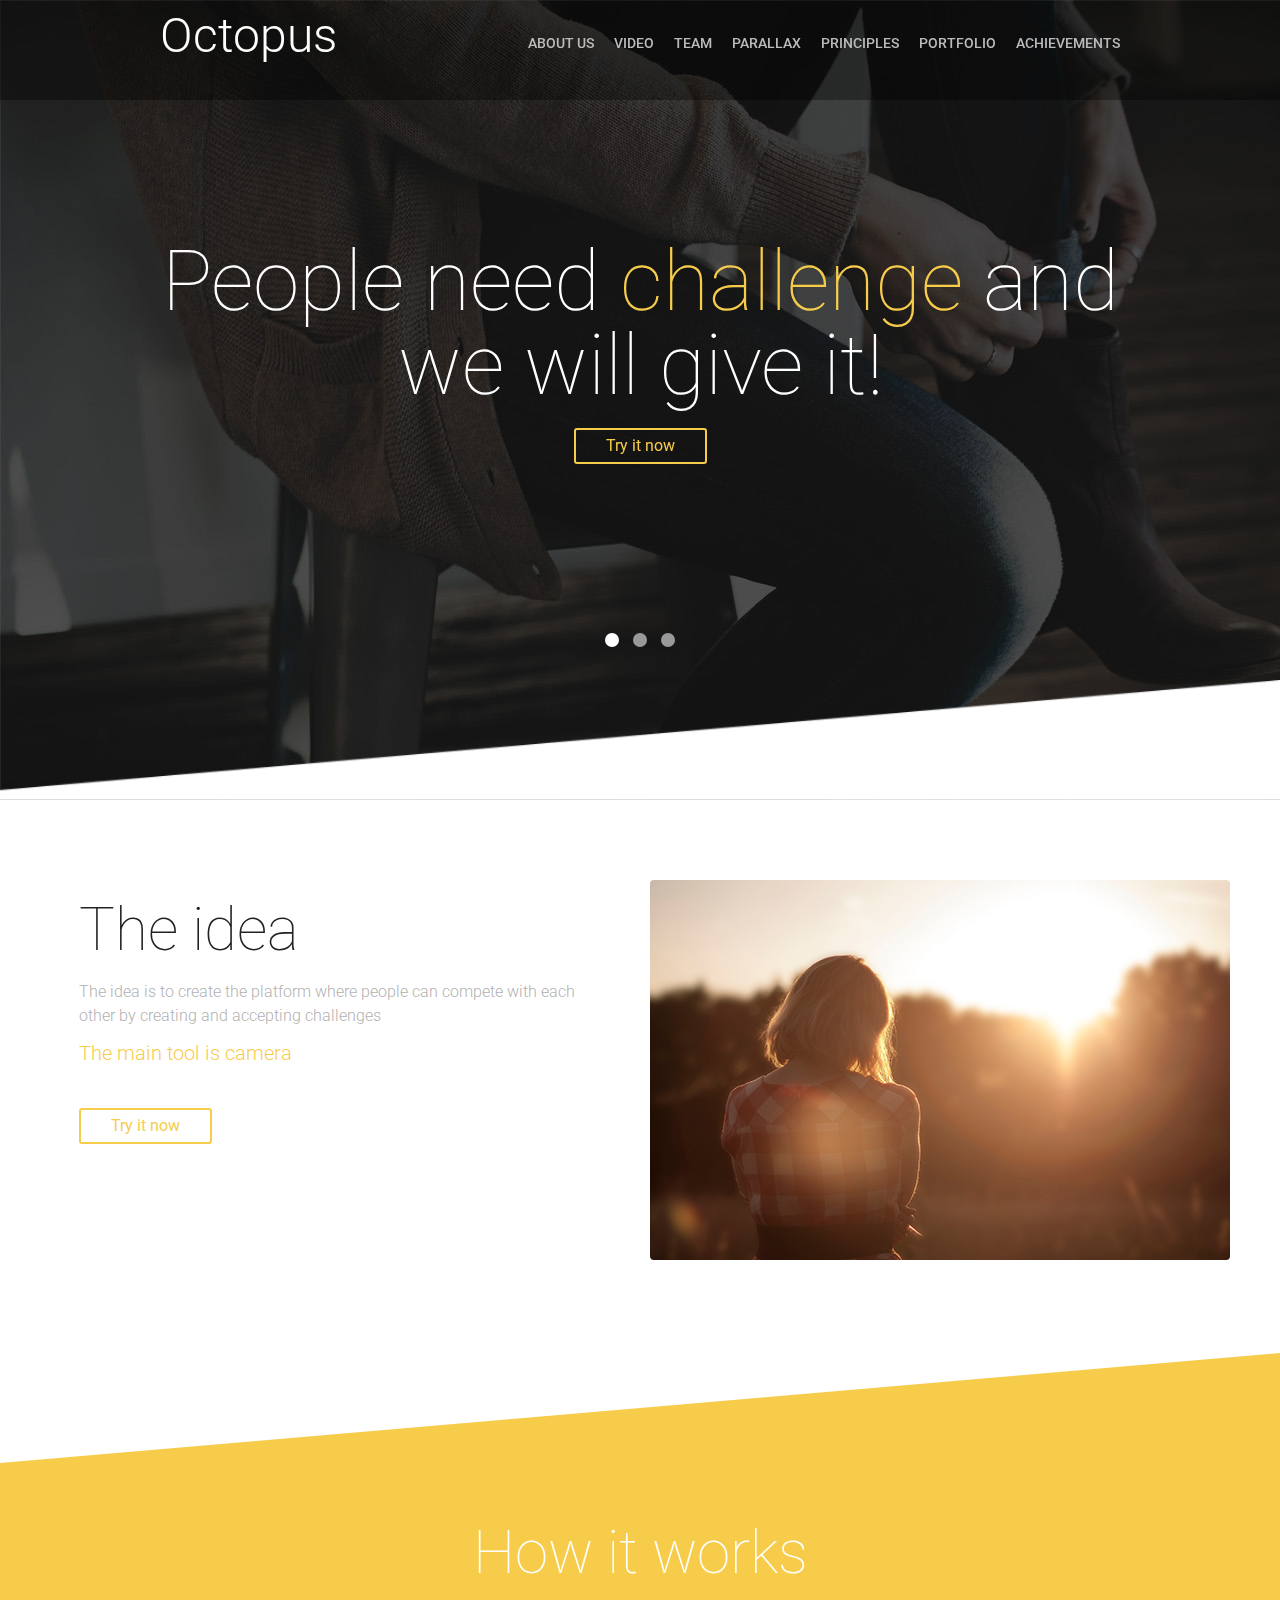
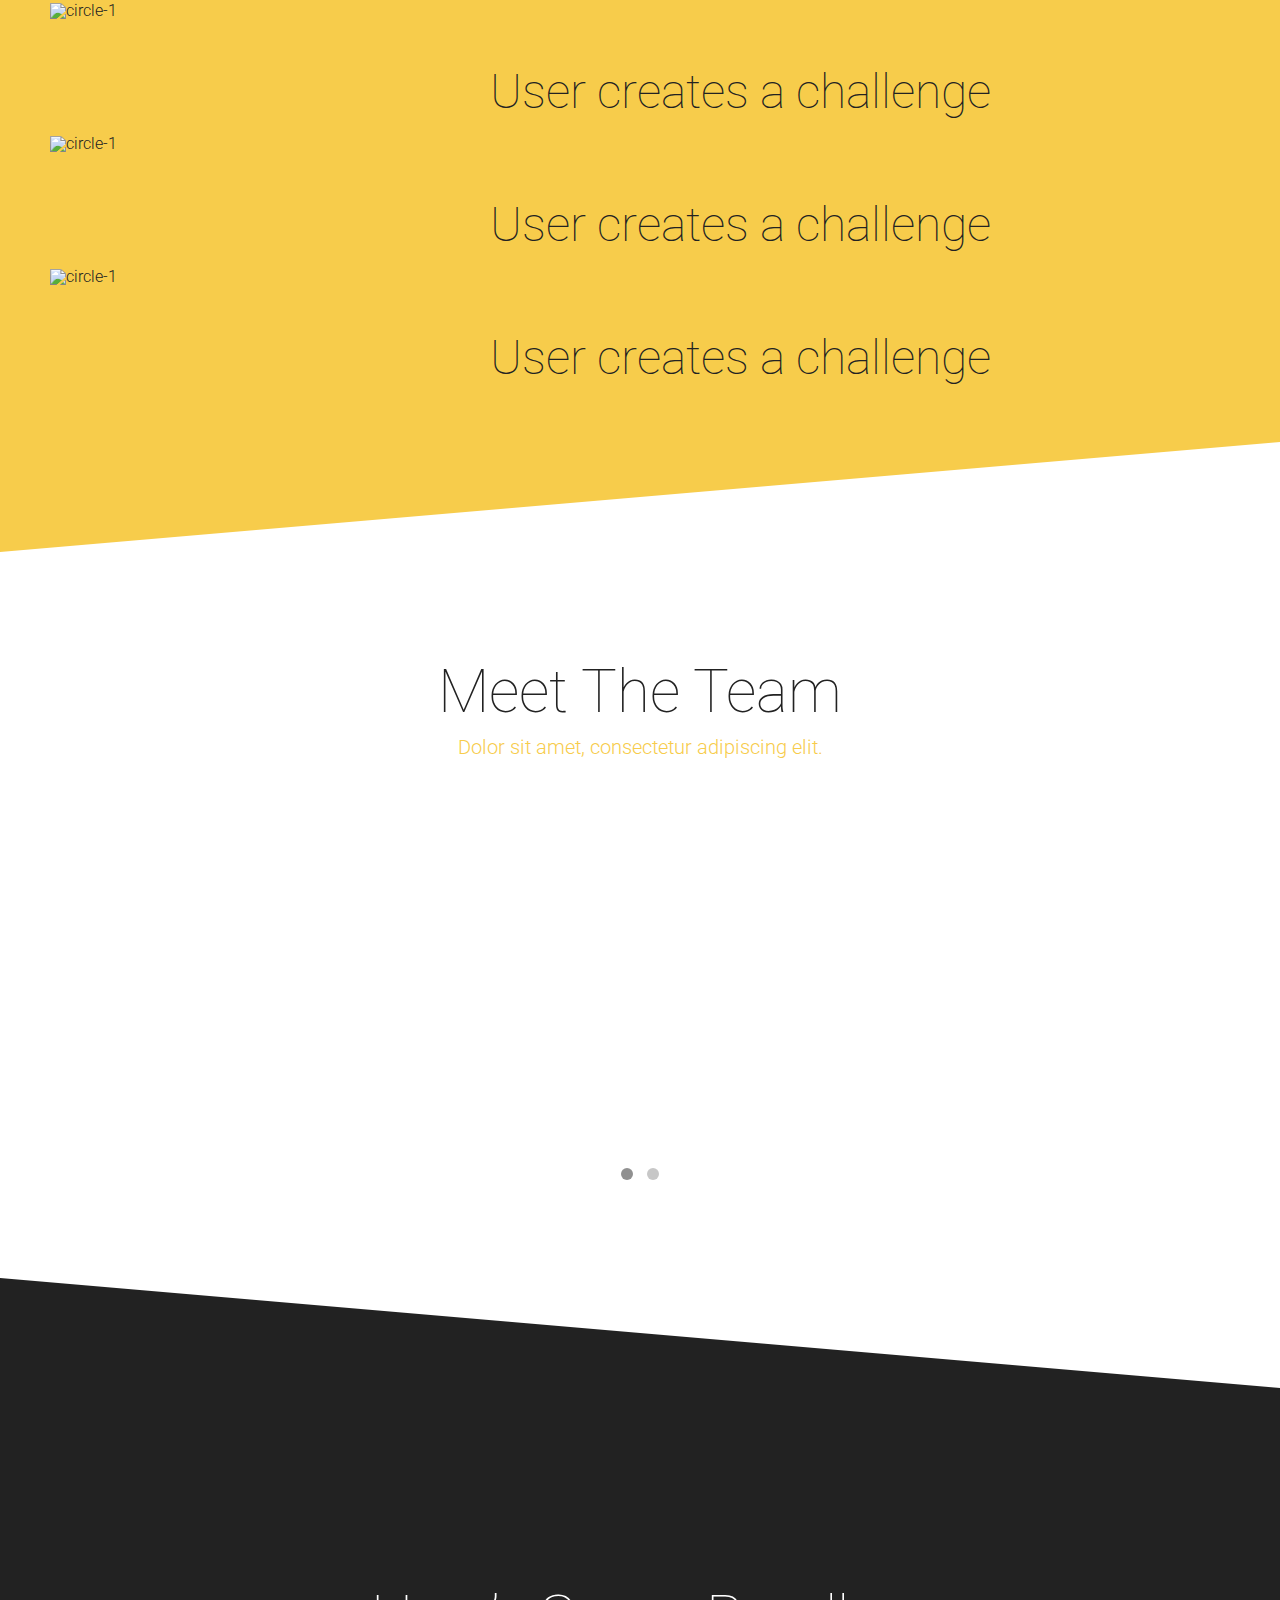
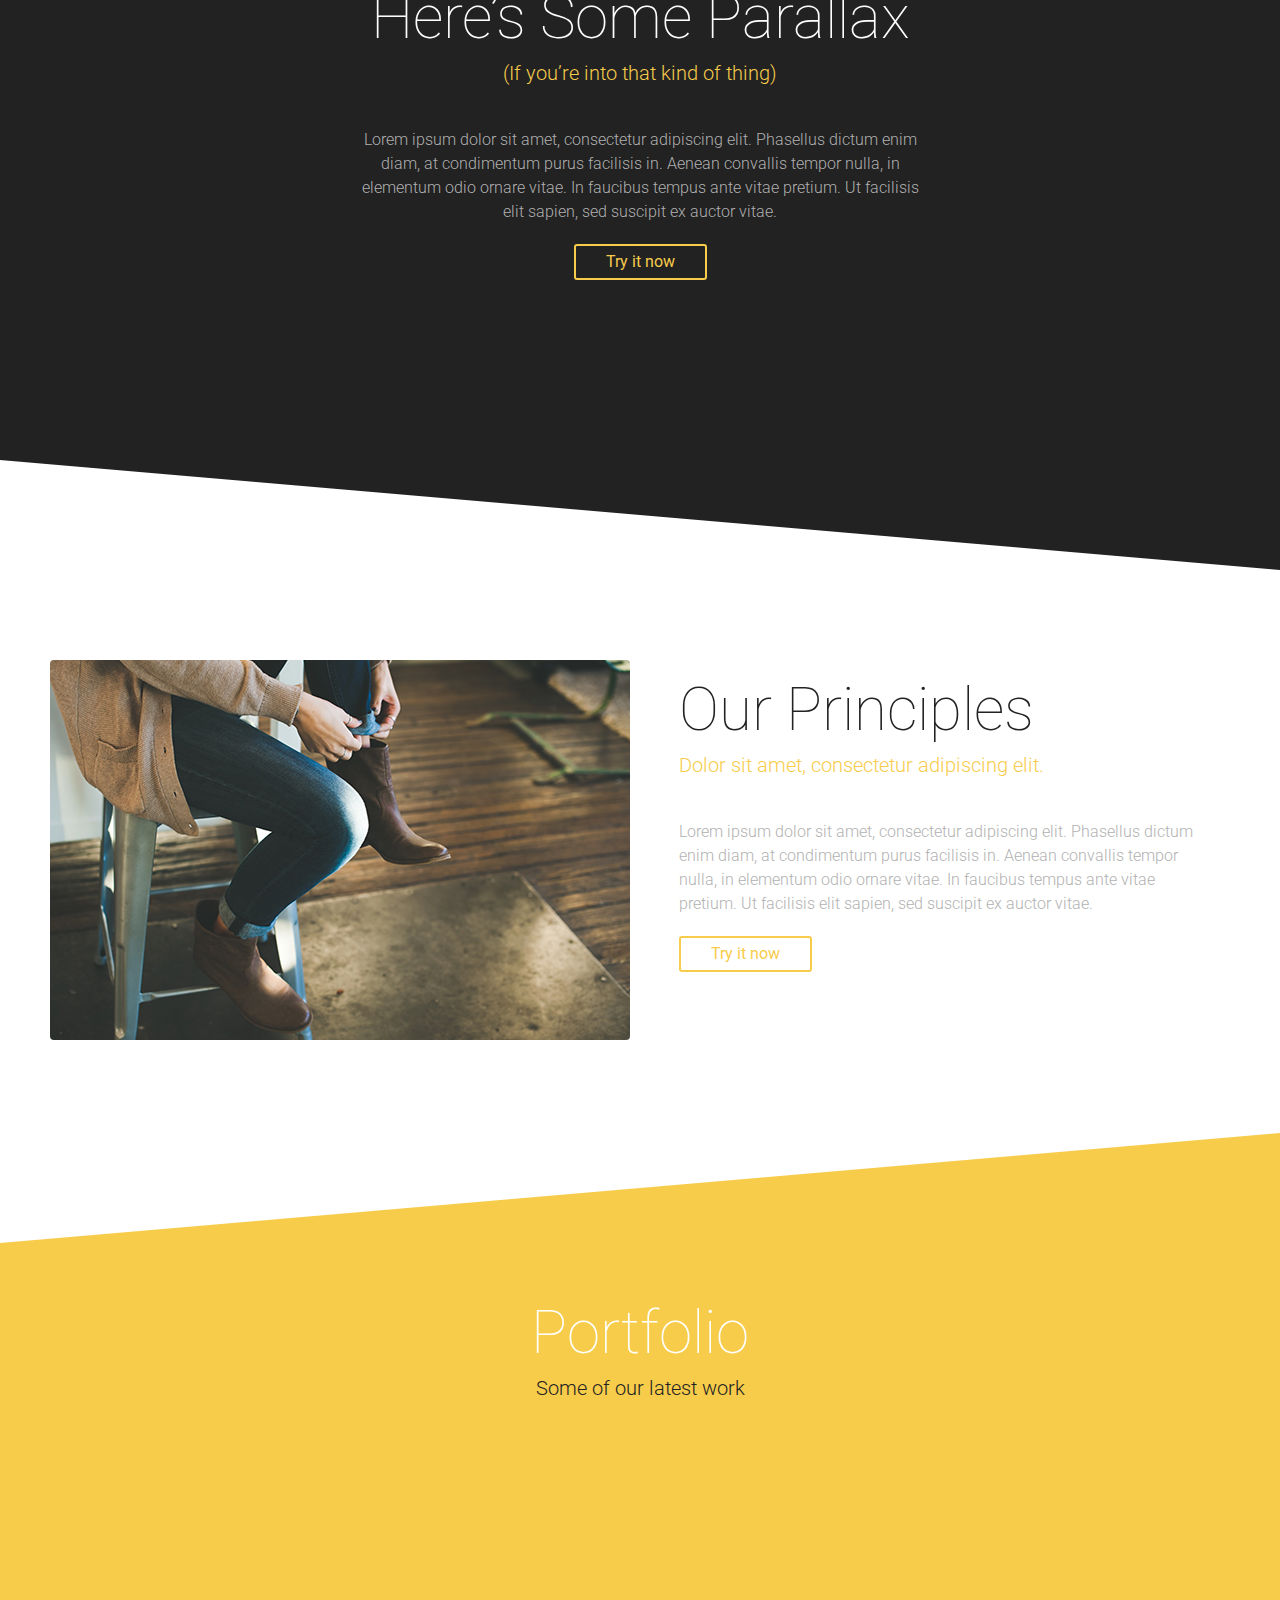
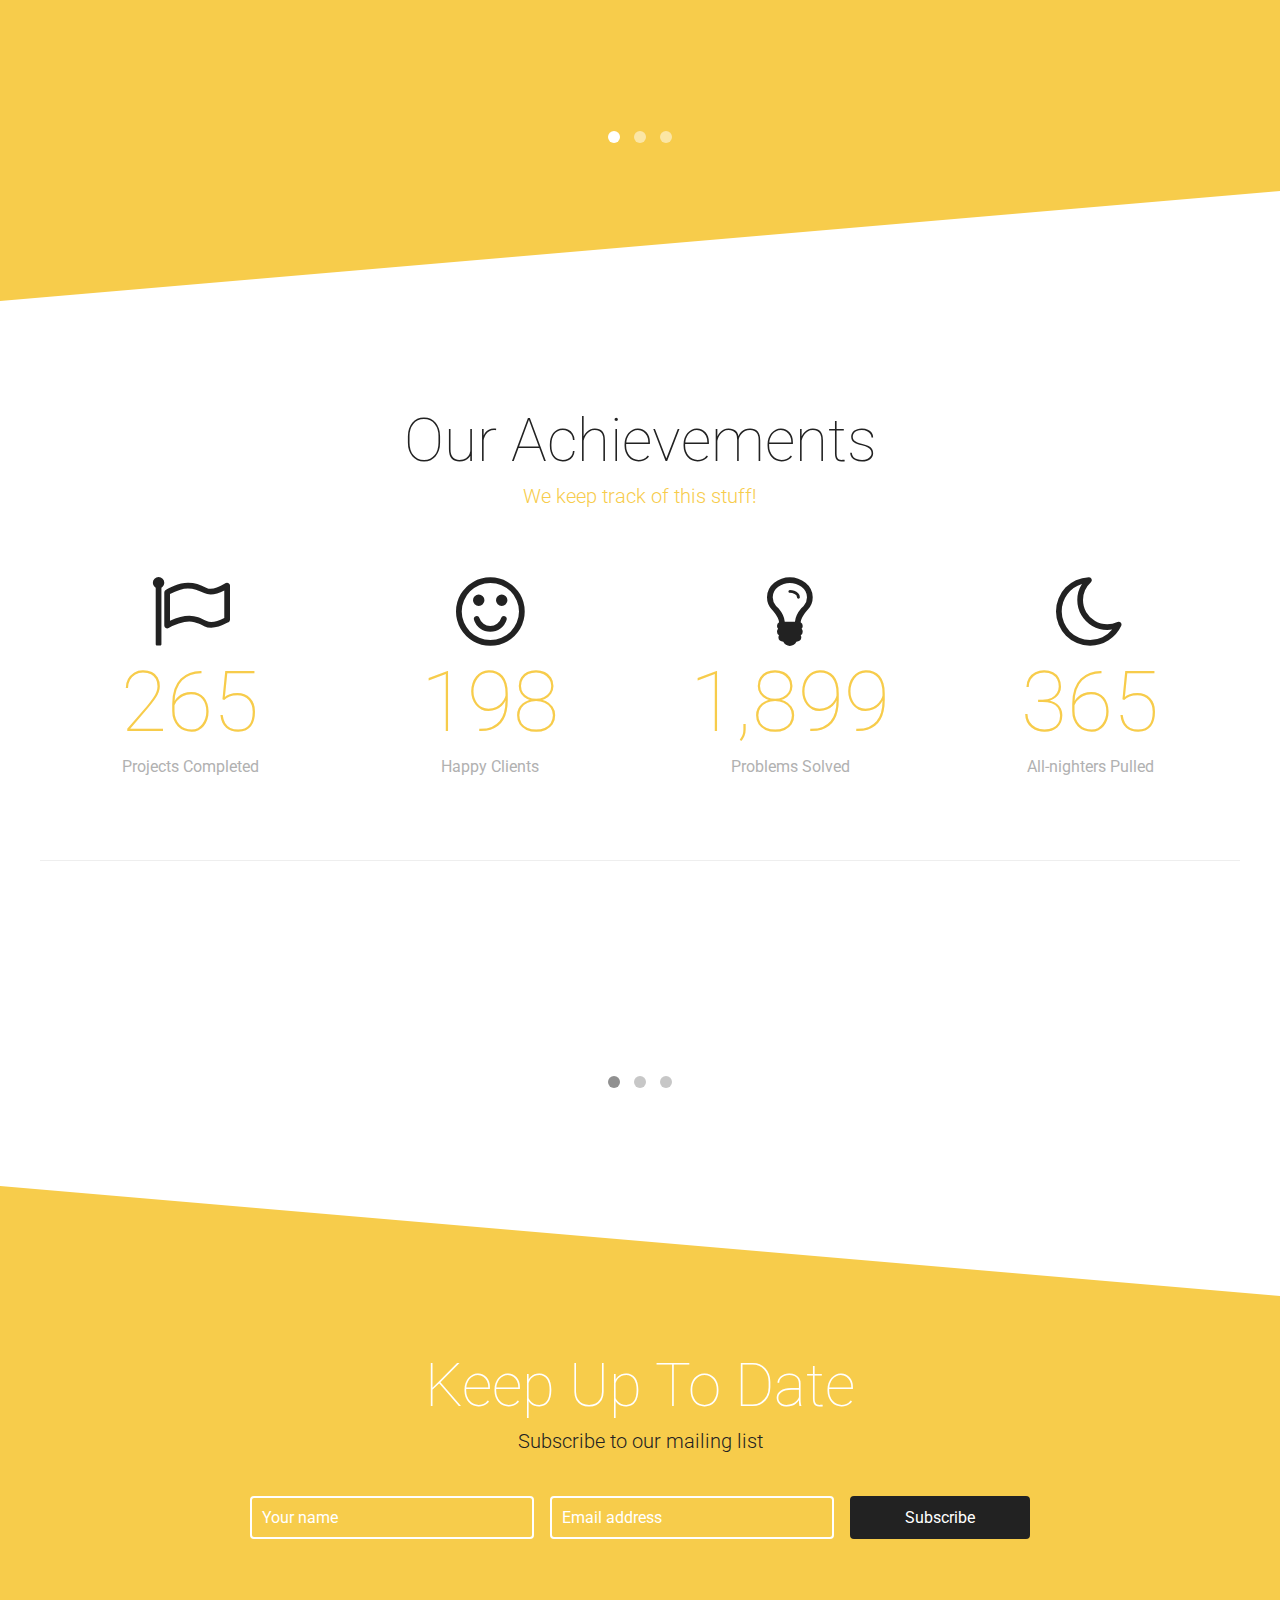
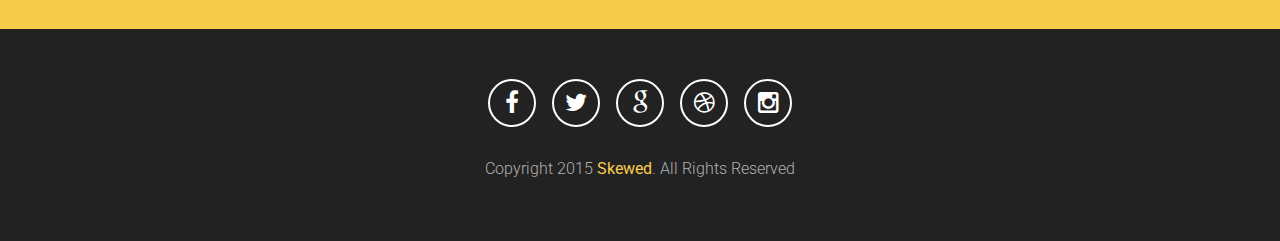
==== HTML/index.html @ e442b7bc "task 3 done" ====
<!DOCTYPE html>
<html lang="en">
<head>
	<meta charset="utf-8">
	<title>Skewed</title>
	<meta name="description" content="">
	<meta name="author" content="">
	<meta name="viewport" content="width=device-width, initial-scale=1">
	<link rel="icon" type="image/png" href="images/favicon.png">
	<link href='http://fonts.googleapis.com/css?family=Roboto:400,100,300,500,700' rel='stylesheet' type='text/css'>
	
	<!--CSS-->
	<link rel="stylesheet" href="css/rwdgrid.css">
	<link rel="stylesheet" href="css/skew.css">
	<link rel="stylesheet" href="css/font-awesome.css">
	<link rel="stylesheet" href="css/cbp-fwslider.css">
	<link rel="stylesheet" href="css/responsive-nav.css">
	<link rel="stylesheet" href="css/owl.carousel.css">
	<link rel="stylesheet" href="css/owl.theme.css">
	<link rel="stylesheet" href="css/owl.transitions.css">
	<link rel="stylesheet" href="css/animate.css">
	<link rel="stylesheet" href="css/prettyPhoto.css" />
	<link rel="stylesheet" href="css/style.css">
	<link rel="stylesheet" href="css/mediaqueries.css">
    <link rel="stylesheet" href="/css/personalization.css">
		
	<!--Javascript-->
	<script src="http://ajax.googleapis.com/ajax/libs/jquery/1.10.2/jquery.min.js"></script>
	<script src="js/modernizr.custom.js"></script>
	<script src="js/jquery.cbpFWSlider.js"></script>
	<script src="js/responsive-nav.js"></script>
	<script src="js/owl.carousel.js"></script>
	<script src="js/wow.js"></script><script> new WOW().init();</script>
	<script src="js/jquery.counterup.js"></script>
	<script src="js/jquery.waypoints.js"></script>
	<script src="js/jquery.prettyPhoto.js"></script>
	
	<!--[if lt IE 9]>
		<script src="http://html5shim.googlecode.com/svn/trunk/html5.js"></script>
	<![endif]-->
	<!--[if lt IE 9]>
		<script src="http://css3-mediaqueries-js.googlecode.com/svn/trunk/css3-mediaqueries.js"></script>
	<![endif]-->
	
</head>
<body>
	<div id="cbp-fwslider" class="cbp-fwslider skew-bottom-ccw">
	    <ul>
	        <li style="background: url(images/background-1.jpg);"></li>
	        <li style="background: url(images/background-2.jpg);"></li>
	        <li style="background: url(images/background-3.jpg);"></li>
	    </ul>
	</div>
	<script>
		$( function() {
			$( '#cbp-fwslider' ).cbpFWSlider({
				// default transition speed (ms)
				speed : 1000,
				// default transition easing
				easing : 'ease'
			});
		} );
	</script>	
	<header class="header">
		<div class="top-bar">
			<div class="container">
				<div class="site-title">
					<a href="#" id="logo-name">Octopus</a>
				</div>
				<nav class="nav-collapse">
					<ul class="top-nav">
						<li><a href="#about-us">About Us</a></li>
						<li><a href="#video">Video</a></li>
						<li><a href="#team">Team</a></li>
						<li><a href="#parallax">Parallax</a></li>
						<li><a href="#principles">Principles</a></li>
						<li><a href="#portfolio">Portfolio</a></li>
						<li><a href="#achievements">Achievements</a></li>
					</ul>
				</nav>
				<script>
				  var navigation = responsiveNav(".nav-collapse");
				</script>
			</div>
		</div>
	</header>
	
	<div class="container header-inner">
		<h1 class="headline">People need <span>challenge</span> and we will give it!</h1>
		<p></p>
		<a href="#" class="button col-md-4">Try it now</a>
	</div>	
	
	<a name="about-us"></a>
	<section >
		<div class="container-12">
			<div class="grid-6">
				<div class="text-block-left">
					<h2>The idea</h2>
					<p> The idea is to create the platform where people can compete with each other by creating and accepting challenges</p>
				    <p class="subheading">The main tool is camera</p>
					<a href="#" class="button">Try it now</a>
				</div>
			</div>
			<div class="grid-6">
				<img class="responsive-img round-corners" src="images/image-3.jpg" alt="" />
			</div>
			<div class="clear"></div>
		</div>
	</section>
	
	<a name="video"></a>
	<section class="alt-background skew-top-ccw skew-bottom-ccw">
		<h2><div class="text-block-center">How it works</div></h2>
		<div class="container-12">
			<div class="grid-2">
				<img class="responsive-img" src="images/circle1.png" alt="circle-1"/>
			</div>
			<div class="grid-10">
				<h3>
					<div style="margin-top: 65px;" class="text-block-center">User creates a challenge</div></h3>
			</div>
			<div class="clear"></div>
		</div>
		<div class="container-12">
			<div class="grid-2">
				<img class="responsive-img" src="images/circle2.png" alt="circle-1"/>
			</div>
			<div class="grid-10">
				<h3>
					<div style="margin-top: 65px;" class="text-block-center">User creates a challenge</div></h3>
			</div>
			<div class="clear"></div>
		</div>
		<div class="container-12">
			<div class="grid-2">
				<img class="responsive-img" src="images/circle3.png" alt="circle-1"/>
			</div>
			<div class="grid-10">
				<h3>
					<div style="margin-top: 65px;" class="text-block-center">User creates a challenge</div></h3>
			</div>
			<div class="clear"></div>
		</div>
		<div class="clear"></div>
	</section>
	
	<a name="team"></a>
	<section>
		<div class="container-12">
			<div class="text-block-center">
				<h2>Meet The Team</h2>
				<p class="subheading">Dolor sit amet, consectetur adipiscing elit.</p>
			</div>
		</div>
		<div id="owl-team">
			<div class="team-member animated flipInX wow" data-wow-delay="500ms">
				<div class="team-photo" >
					<img src="images/team-1.jpg" alt="" />
				</div>
				<h4>Jonathan Smith</h4>
				<p class="job-role">Designer</p>
			</div>
			<div class="team-member animated flipInY wow" data-wow-delay="500ms">
				<div class="team-photo">
					<img src="images/team-2.jpg" alt="" />
				</div>
				<h4>Jane Donovan</h4>
				<p class="job-role">UI Developer</p>
			</div>
			<div class="team-member animated flipInX wow" data-wow-delay="500ms">
				<div class="team-photo">
					<img src="images/team-3.jpg" alt="" />
				</div>
				<h4>Sam Davidson</h4>
				<p class="job-role">Programmmer</p>
			</div>
			<div class="team-member animated flipInY wow" data-wow-delay="500ms">
				<div class="team-photo">
					<img src="images/team-4.jpg" alt="" />
				</div>
				<h4>Kelly Johnson</h4>
				<p class="job-role">UX Developer</p>
			</div>
			<div class="team-member animated flipInX wow" data-wow-delay="500ms">
				<div class="team-photo" >
					<img src="images/team-1.jpg" alt="" />
				</div>
				<h4>Jonathan Smith</h4>
				<p class="job-role">Designer</p>
			</div>
			<div class="team-member animated flipInY wow" data-wow-delay="500ms">
				<div class="team-photo">
					<img src="images/team-2.jpg" alt="" />
				</div>
				<h4>Jane Donovan</h4>
				<p class="job-role">UI Developer</p>
			</div>
		</div>
		<script>
			$(document).ready(function() {
			  $("#owl-team").owlCarousel({
			  	items: 4
			  	});
			});
		</script>
		<div class="clear"></div>
	</section>
	
	<a name="parallax"></a>
	<section class="module parallax parallax-3 skew-top-cw skew-bottom-cw" style="padding: 300px 0;">
		<div class="container-12">
			<div class="text-block-center">
				<h2>Here’s Some Parallax</h2>
				<p class="subheading">(If you’re into that kind of thing)</p>
				<p>Lorem ipsum dolor sit amet, consectetur adipiscing elit. Phasellus dictum enim diam, at condimentum purus facilisis in. Aenean convallis tempor nulla, in elementum odio ornare vitae. In faucibus tempus ante vitae pretium. Ut facilisis elit sapien, sed suscipit ex auctor vitae. </p>
				<a href="#" class="button">Try it now</a>
			</div>
			<div class="clear"></div>
		</div>
	</section>
	
	<a name="principles"></a>
	<section>
		<div class="container-12">
			<div class="grid-6">
				<img class="responsive-img round-corners" src="images/image-1.jpg" alt="" />
			</div>
			<div class="grid-6">
				<div class="text-block-right">
					<h2>Our Principles</h2>
					<p class="subheading">Dolor sit amet, consectetur adipiscing elit.</p>
					<p>Lorem ipsum dolor sit amet, consectetur adipiscing elit. Phasellus dictum enim diam, at condimentum purus facilisis in. Aenean convallis tempor nulla, in elementum odio ornare vitae. In faucibus tempus ante vitae pretium. Ut facilisis elit sapien, sed suscipit ex auctor vitae. </p>
					<a href="#" class="button">Try it now</a>
				</div>
			</div>
			<div class="clear"></div>
		</div>
	</section>
	
	<a name="portfolio"></a>
	<section class="alt-background skew-top-ccw skew-bottom-ccw">
		<div class="container-12">
			<script>
			$(document).ready(function(){
			    $("a[rel^='prettyPhoto']").prettyPhoto({
			        deeplinking: false,
			        social_tools: false
			    });
			  });
			  </script>
			  <div class="text-block-center">
				<h2>Portfolio</h2>
				<p class="subheading">Some of our latest work</p>
			</div>
			<div id="owl-portfolio">
				<div class="portfolio-item animated flipInX wow" data-wow-delay="500ms">
					<a href="images/project-1.jpg" rel="prettyPhoto"><img src="images/project-1.jpg" alt="" />
					<span class="zoom-icon fa fa-search"></span></a>
				</div>
				<div class="portfolio-item animated flipInX wow" data-wow-delay="500ms">
					<a href="images/project-2.jpg" rel="prettyPhoto"><img src="images/project-2.jpg" alt="" />
					<span class="zoom-icon fa fa-search"></span></a>
				</div>
				<div class="portfolio-item animated flipInX wow" data-wow-delay="500ms">
					<a href="images/project-3.jpg" rel="prettyPhoto"><img src="images/project-3.jpg" alt="" />
					<span class="zoom-icon fa fa-search"></span></a>
				</div>
				<div class="portfolio-item animated flipInX wow" data-wow-delay="500ms">
					<a href="images/project-4.jpg" rel="prettyPhoto"><img src="images/project-4.jpg" alt="" />
					<span class="zoom-icon fa fa-search"></span></a>
				</div>
				<div class="portfolio-item animated flipInX wow" data-wow-delay="500ms">
					<a href="images/project-5.jpg" rel="prettyPhoto"><img src="images/project-5.jpg" alt="" />
					<span class="zoom-icon fa fa-search"></span></a>
				</div>
				<div class="portfolio-item animated flipInX wow" data-wow-delay="500ms">
					<a href="images/project-6.jpg" rel="prettyPhoto"><img src="images/project-6.jpg" alt="" />
					<span class="zoom-icon fa fa-search"></span></a>
				</div>
				<div class="portfolio-item animated flipInX wow" data-wow-delay="500ms">
					<a href="images/project-7.jpg" rel="prettyPhoto"><img src="images/project-7.jpg" alt="" />
					<span class="zoom-icon fa fa-search"></span></a>
				</div>
				<div class="portfolio-item animated flipInX wow" data-wow-delay="500ms">
					<a href="images/project-8.jpg" rel="prettyPhoto"><img src="images/project-8.jpg" alt="" />
					<span class="zoom-icon fa fa-search"></span></a>
				</div>
				<div class="portfolio-item animated flipInX wow" data-wow-delay="500ms">
					<a href="images/project-9.jpg" rel="prettyPhoto"><img src="images/project-9.jpg" alt="" />
					<span class="zoom-icon fa fa-search"></span></a>
				</div>
				<div class="portfolio-item animated flipInX wow" data-wow-delay="500ms">
					<a href="images/project-10.jpg" rel="prettyPhoto"><img src="images/project-10.jpg" alt="" />
					<span class="zoom-icon fa fa-search"></span></a>
				</div>
				<div class="portfolio-item animated flipInX wow" data-wow-delay="500ms">
					<a href="images/project-11.jpg" rel="prettyPhoto"><img src="images/project-11.jpg" alt="" />
					<span class="zoom-icon fa fa-search"></span></a>
				</div>
				<div class="portfolio-item animated flipInX wow" data-wow-delay="500ms">
					<a href="images/project-12.jpg" rel="prettyPhoto"><img src="images/project-12.jpg" alt="" />
					<span class="zoom-icon fa fa-search"></span></a>
				</div>
			</div>
			<script>
				$(document).ready(function() {
				  $("#owl-portfolio").owlCarousel({
				  	items: 4
				  	});
				});
			</script>
			<div class="clear"></div>
		</div>
	</section>
	
	<a name="achievements"></a>
	<section>
		<div class="container-12">
			<div class="text-block-center">
				<h2>Our Achievements</h2>
				<p class="subheading">We keep track of this stuff!</p>
			</div>
			<div class="achievements">
				<div class="grid-3">
					<div class="achievement" data-wow-delay="500ms">
						<div class="fa fa-flag-o fa-5x" ></div>
						<h3 class="counter">265</h3>
						<p>Projects Completed</p>
					</div>
				</div>
				<div class="grid-3">
					<div class="achievement" data-wow-delay="500ms">
						<div class="fa fa-smile-o fa-5x" ></div>
						<h3 class="counter">198</h3>
						<p>Happy Clients</p>
					</div>
				</div>
				<div class="grid-3">
					<div class="achievement" data-wow-delay="500ms">
						<div class="fa fa-lightbulb-o fa-5x" ></div>
						<h3 class="counter">1,899</h3>
						<p>Problems Solved</p>
					</div>
				</div>
				<div class="grid-3">
					<div class="achievement" data-wow-delay="500ms">
						<div class="fa fa-moon-o fa-5x" ></div>
						<h3 class="counter">365</h3>
						<p>All-nighters Pulled</p>
					</div>
				</div>
			</div>
			<script>
			jQuery(document).ready(function( $ ) {
				$('.counter').counterUp({
					delay: 10, // the delay time in ms
					time: 1000 // the speed time in ms
				});
			});
			</script>
			<div class="clear"></div>
			
			<div class="hr"></div>
			
			<div id="owl-testimonials">
				<div class="quote animated flipInX wow" data-wow-delay="500ms">
					<blockquote>Lorem ipsum dolor sit amet, consectetur <span>adipiscing elit</span>. Fusce tristique finibus felis, eget molestie eros placerat vitae. Ut ut ipsum augue.</blockquote>
					<p>- Alfred Johnson, CEO Youtech</p>
				</div>
				<div class="quote animated flipInX wow" data-wow-delay="500ms">
					<blockquote>Lorem ipsum dolor sit amet, consectetur <span>adipiscing elit</span>. Fusce tristique finibus felis, eget molestie eros placerat vitae. Ut ut ipsum augue.</blockquote>
					<p>- Alfred Johnson, CEO Youtech</p>
				</div>
				<div class="quote animated flipInX wow" data-wow-delay="500ms">
					<blockquote>Lorem ipsum dolor sit amet, consectetur <span>adipiscing elit</span>. Fusce tristique finibus felis, eget molestie eros placerat vitae. Ut ut ipsum augue.</blockquote>
					<p>- Alfred Johnson, CEO Youtech</p>
				</div>
			</div>
			<script>
				$(document).ready(function() {
				  $("#owl-testimonials").owlCarousel({
				  	items: 1
				  	});
				});
			</script>
		</div>
	</section>
	
	<section class="alt-background skew-top-cw" style="padding-bottom: 80px;">
		<div class="container-12">
			<div class="text-block-center">
				<h2>Keep Up To Date</h2>
				<p class="subheading">Subscribe to our mailing list</p>
			</div>
			<form class="mailing-list">
				<div class="grid-2">
					&nbsp;
				</div>
				<div class="grid-3">
					<input type="text" name="" value="Your name" />
				</div>
				<div class="grid-3">
					<input type="text" name="" value="Email address" />
				</div>
				<div class="grid-2">
					<input type="button" name="" value="Subscribe" />
				</div>
				<div class="grid-2">
					&nbsp;
				</div>
				<div class="clear"></div>
			</form>
		</div>
	</section>
	
	<footer class="footer">
		<div class="container-12">
			<ul class="social">
				<li><a href="#" title="Facebook" class="fa fa-facebook"></a></li>
				<li><a href="#" title="Twitter" class="fa fa-twitter"></a></li>
				<li><a href="#" title="Google+" class="fa fa-google"></a></li>
				<li><a href="#" title="Dribbble" class="fa fa-dribbble"></a></li>
				<li><a href="#" title="Instagram" class="fa fa-instagram"></a></li>
				<div class="clear"></div>
			</ul>
			<p>Copyright 2015 <em>Skewed</em>. All Rights Reserved</p>
		</div>
	</footer>
		
</div>
</html>
---- HTML/css/rwdgrid.css ----
/*********************************************************************************************

Project : rwdgrid - responsive grid system for your next project
URI: http://rwdgrid.com/
Version: 1.0
Author: Vineeth G S 
Author URI: http://www.gsvineeth.com
Github URI: https://github.com/gsvineeth/rwdgrid/

**********************************************************************************************

1.  Normalize.css            
2.  Grid 1200px 
3.  Grid 960px
4.  Grid 720px
5.  Grid lt 720px/ Mobile 
6.  Responsive Image


**********************************************************************************************/


/********************************************************************************************* 
1. normalize.css v2.0.1 | MIT License | git.io/normalize
*********************************************************************************************/   

/* ==========================================================================
   HTML5 display definitions
   ========================================================================== */

/**
 * Correct `block` display not defined in IE 8/9.
 */

article,
aside,
details,
figcaption,
figure,
footer,
header,
hgroup,
nav,
section,
summary {
    display: block;
}

/**
 * Correct `inline-block` display not defined in IE 8/9.
 */

audio,
canvas,
video {
    display: inline-block;
}

/**
 * Prevent modern browsers from displaying `audio` without controls.
 * Remove excess height in iOS 5 devices.
 */

audio:not([controls]) {
    display: none;
    height: 0;
}

/**
 * Address styling not present in IE 8/9.
 */

[hidden] {
    display: none;
}

/* ==========================================================================
   Base
   ========================================================================== */

/**
 * 1. Set default font family to sans-serif.
 * 2. Prevent iOS text size adjust after orientation change, without disabling
 *    user zoom.
 */

html {
    font-family: sans-serif; /* 1 */
    -webkit-text-size-adjust: 100%; /* 2 */
    -ms-text-size-adjust: 100%; /* 2 */
}

/**
 * Remove default margin.
 */

body {
    margin: 0;
}

/* ==========================================================================
   Links
   ========================================================================== */

/**
 * Address `outline` inconsistency between Chrome and other browsers.
 */

a:focus {
    outline: thin dotted;
}

/**
 * Improve readability when focused and also mouse hovered in all browsers.
 */

a:active,
a:hover {
    outline: 0;
}

/* ==========================================================================
   Typography
   ========================================================================== */

/**
 * Address variable `h1` font size within `section` and `article` contexts in
 * Firefox 4+, Safari 5, and Chrome.
 */

h1 {
    font-size: 2em;
}

/**
 * Address styling not present in IE 8/9, Safari 5, and Chrome.
 */

abbr[title] {
    border-bottom: 1px dotted;
}

/**
 * Address style set to `bolder` in Firefox 4+, Safari 5, and Chrome.
 */

b,
strong {
    font-weight: bold;
}

/**
 * Address styling not present in Safari 5 and Chrome.
 */

dfn {
    font-style: italic;
}

/**
 * Address styling not present in IE 8/9.
 */

mark {
    background: #ff0;
    color: #000;
}

/**
 * Correct font family set oddly in Safari 5 and Chrome.
 */

code,
kbd,
pre,
samp {
    font-family: monospace, serif;
    font-size: 1em;
}

/**
 * Improve readability of pre-formatted text in all browsers.
 */

pre {
    white-space: pre;
    white-space: pre-wrap;
    word-wrap: break-word;
}

/**
 * Set consistent quote types.
 */

q {
    quotes: "\201C" "\201D" "\2018" "\2019";
}

/**
 * Address inconsistent and variable font size in all browsers.
 */

small {
    font-size: 80%;
}

/**
 * Prevent `sub` and `sup` affecting `line-height` in all browsers.
 */

sub,
sup {
    font-size: 75%;
    line-height: 0;
    position: relative;
    vertical-align: baseline;
}

sup {
    top: -0.5em;
}

sub {
    bottom: -0.25em;
}

/* ==========================================================================
   Embedded content
   ========================================================================== */

/**
 * Remove border when inside `a` element in IE 8/9.
 */

img {
    border: 0;
}

/**
 * Correct overflow displayed oddly in IE 9.
 */

svg:not(:root) {
    overflow: hidden;
}

/* ==========================================================================
   Figures
   ========================================================================== */

/**
 * Address margin not present in IE 8/9 and Safari 5.
 */

figure {
    margin: 0;
}

/* ==========================================================================
   Forms
   ========================================================================== */

/**
 * Define consistent border, margin, and padding.
 */

fieldset {
    border: 1px solid #c0c0c0;
    margin: 0 2px;
    padding: 0.35em 0.625em 0.75em;
}

/**
 * 1. Correct `color` not being inherited in IE 8/9.
 * 2. Remove padding so people aren't caught out if they zero out fieldsets.
 */

legend {
    border: 0; /* 1 */
    padding: 0; /* 2 */
}

/**
 * 1. Correct font family not being inherited in all browsers.
 * 2. Correct font size not being inherited in all browsers.
 * 3. Address margins set differently in Firefox 4+, Safari 5, and Chrome.
 */

button,
input,
select,
textarea {
    font-family: inherit; /* 1 */
    font-size: 100%; /* 2 */
    margin: 0; /* 3 */
}

/**
 * Address Firefox 4+ setting `line-height` on `input` using `!important` in
 * the UA stylesheet.
 */

button,
input {
    line-height: normal;
}

/**
 * 1. Avoid the WebKit bug in Android 4.0.* where (2) destroys native `audio`
 *    and `video` controls.
 * 2. Correct inability to style clickable `input` types in iOS.
 * 3. Improve usability and consistency of cursor style between image-type
 *    `input` and others.
 */

button,
html input[type="button"], /* 1 */
input[type="reset"],
input[type="submit"] {
    -webkit-appearance: button; /* 2 */
    cursor: pointer; /* 3 */
}

/**
 * Re-set default cursor for disabled elements.
 */

button[disabled],
html input[disabled] {
    cursor: default;
}

/**
 * 1. Address box sizing set to `content-box` in IE 8/9.
 * 2. Remove excess padding in IE 8/9.
 */

input[type="checkbox"],
input[type="radio"] {
    box-sizing: border-box; /* 1 */
    padding: 0; /* 2 */
}

/**
 * 1. Address `appearance` set to `searchfield` in Safari 5 and Chrome.
 * 2. Address `box-sizing` set to `border-box` in Safari 5 and Chrome
 *    (include `-moz` to future-proof).
 */

input[type="search"] {
    -webkit-appearance: textfield; /* 1 */
    -moz-box-sizing: content-box;
    -webkit-box-sizing: content-box; /* 2 */
    box-sizing: content-box;
}

/**
 * Remove inner padding and search cancel button in Safari 5 and Chrome
 * on OS X.
 */

input[type="search"]::-webkit-search-cancel-button,
input[type="search"]::-webkit-search-decoration {
    -webkit-appearance: none;
}

/**
 * Remove inner padding and border in Firefox 4+.
 */

button::-moz-focus-inner,
input::-moz-focus-inner {
    border: 0;
    padding: 0;
}

/**
 * 1. Remove default vertical scrollbar in IE 8/9.
 * 2. Improve readability and alignment in all browsers.
 */

textarea {
    overflow: auto; /* 1 */
    vertical-align: top; /* 2 */
}

/* ==========================================================================
   Tables
   ========================================================================== */

/**
 * Remove most spacing between table cells.
 */

table {
    border-collapse: collapse;
    border-spacing: 0;
}

/********************************************************************************************* 

2.  Grid 1200px

*********************************************************************************************/

.container-16, .container-12 {
	margin:0 auto;
	width: 1200px;
}
.grid-1, .grid-2, .grid-3, .grid-4, .grid-5, .grid-6, .grid-7, .grid-8, .grid-9, .grid-10, .grid-11, .grid-12, .grid-13, .grid-14, .grid-15, .grid-16 {
	display:inline;
	float: left;
	margin-left: 10px;
	margin-right: 10px;
}
.alpha {
	margin-left: 0;
}
.omega {
	margin-right: 0;
}
.beta {
	margin-left: 0;
	margin-right: 0;
}
.container-16 .grid-1 {
	width:55px;
}
.container-16 .grid-2 {
	width:130px;
}
.container-16 .grid-3 {
	width:205px;
}
.container-16 .grid-4 {
	width:280px;
}
.container-16 .grid-5 {
	width:355px;
}
.container-16 .grid-6 {
	width:430px;
}
.container-16 .grid-7 {
	width:505px;
}
.container-16 .grid-8 {
	width:580px;
}
.container-16 .grid-9 {
	width:655px;
}
.container-16 .grid-10 {
	width:730px;
}
.container-16 .grid-11 {
	width:805px;
}
.container-16 .grid-12 {
	width:880px;
}
.container-16 .grid-13 {
	width:955px;
}
.container-16 .grid-14 {
	width:1030px;
}
.container-16 .grid-15 {
	width:1105px;
}
.container-16 .grid-16 {
	width:1180px;
}
.container-12 .grid-1 {
	width:80px;
}
.container-12 .grid-2 {
	width:180px;
}
.container-12 .grid-3 {
	width:280px;
}
.container-12 .grid-4 {
	width:380px;
}
.container-12 .grid-5 {
	width:480px;
}
.container-12 .grid-6 {
	width:580px;
}
.container-12 .grid-7 {
	width:680px;
}
.container-12 .grid-8 {
	width:780px;
}
.container-12 .grid-9 {
	width:880px;
}
.container-12 .grid-10 {
	width:980px;
}
.container-12 .grid-11 {
	width:1080px;
}
.container-12 .grid-12 {
	width:1180px;
}

/********************************************************************************************* 

3.  Grid 960px (mediaqueries)

*********************************************************************************************/

@media only screen and (min-width: 960px) and (max-width: 1199px) {
.container-16, .container-12 {
	width: 960px;
}
.container-16 .grid-1 {
	width:40px;
}
.container-16 .grid-2 {
	width:100px;
}
.container-16 .grid-3 {
	width:160px;
}
.container-16 .grid-4 {
	width:220px;
}
.container-16 .grid-5 {
	width:280px;
}
.container-16 .grid-6 {
	width:340px;
}
.container-16 .grid-7 {
	width:400px;
}
.container-16 .grid-8 {
	width:460px;
}
.container-16 .grid-9 {
	width:520px;
}
.container-16 .grid-10 {
	width:580px;
}
.container-16 .grid-11 {
	width:640px;
}
.container-16 .grid-12 {
	width:700px;
}
.container-16 .grid-13 {
	width:760px;
}
.container-16 .grid-14 {
	width:820px;
}
.container-16 .grid-15 {
	width:880px;
}
.container-16 .grid-16 {
	width:940px;
}
.container-12 .grid-1 {
	width:60px;
}
.container-12 .grid-2 {
	width:140px;
}
.container-12 .grid-3 {
	width:220px;
}
.container-12 .grid-4 {
	width:300px;
}
.container-12 .grid-5 {
	width:380px;
}
.container-12 .grid-6 {
	width:460px;
}
.container-12 .grid-7 {
	width:540px;
}
.container-12 .grid-8 {
	width:620px;
}
.container-12 .grid-9 {
	width:700px;
}
.container-12 .grid-10 {
	width:780px;
}
.container-12 .grid-11 {
	width:860px;
}
.container-12 .grid-12 {
	width:940px;
}
}
	
/********************************************************************************************* 

4.  Grid 720px (mediaqueries)

*********************************************************************************************/

@media only screen and (min-width: 720px) and (max-width: 959px) {
.container-16, .container-12 {
	width: 720px;
}
.container-16 .grid-1 {
	width:25px;
}
.container-16 .grid-2 {
	width:70px;
}
.container-16 .grid-3 {
	width:115px;
}
.container-16 .grid-4 {
	width:160px;
}
.container-16 .grid-5 {
	width:205px;
}
.container-16 .grid-6 {
	width:250px;
}
.container-16 .grid-7 {
	width:295px;
}
.container-16 .grid-8 {
	width:340px;
}
.container-16 .grid-9 {
	width:385px;
}
.container-16 .grid-10 {
	width:430px;
}
.container-16 .grid-11 {
	width:475px;
}
.container-16 .grid-12 {
	width:520px;
}
.container-16 .grid-13 {
	width:565px;
}
.container-16 .grid-14 {
	width:610px;
}
.container-16 .grid-15 {
	width:655px;
}
.container-16 .grid-16 {
	width:700px;
}
.container-12 .grid-1 {
	width:40px;
}
.container-12 .grid-2 {
	width:100px;
}
.container-12 .grid-3 {
	width:160px;
}
.container-12 .grid-4 {
	width:220px;
}
.container-12 .grid-5 {
	width:280px;
}
.container-12 .grid-6 {
	width:340px;
}
.container-12 .grid-7 {
	width:400px;
}
.container-12 .grid-8 {
	width:460px;
}
.container-12 .grid-9 {
	width:520px;
}
.container-12 .grid-10 {
	width:580px;
}
.container-12 .grid-11 {
	width:640px;
}
.container-12 .grid-12 {
	width:700px;
}
}
	

/********************************************************************************************* 

5.  Grid lt 720px / Mobile (mediaqueries)

*********************************************************************************************/
	
@media only screen and (max-width: 719px) {
.container-12, .container-16 {
	width: 90%;
}
.grid-1, .grid-2, .grid-3, .grid-4, .grid-5, .grid-6, .grid-7, .grid-8, .grid-9, .grid-10, .grid-11, .grid-12, .grid-13, .grid-14, .grid-15, .grid-16 {
	width:100%;
	margin-left: 0px;
	margin-right: 0px;
}
.alpha {
	margin-left: 0;
}
.omega {
	margin-right: 0;
}
.beta {
	margin-left: 0;
	margin-right: 0;
}
.container-16 .grid-1, .container-16 .grid-2, .container-16 .grid-3, .container-16 .grid-4, .container-16 .grid-5, .container-16 .grid-6, .container-16 .grid-7, .container-16 .grid-8, .container-16 .grid-9, .container-16 .grid-10, .container-16 .grid-11, .container-16 .grid-12, .container-16 .grid-13, .container-16 .grid-14, .container-16 .grid-15, .container-16 .grid-16, .container-12 .grid-1, .container-12 .grid-2, .container-12 .grid-3, .container-12 .grid-4, .container-12 .grid-5, .container-12 .grid-6, .container-12 .grid-7, .container-12 .grid-8, .container-12 .grid-9, .container-12 .grid-10, .container-12 .grid-11, .container-12 .grid-12 {
	width:100%;
}
}


/********************************************************************************************* 

6.  Responsive Image

*********************************************************************************************/


img.scale, img.responsive {
	max-width: 100%;
	height: auto;
}
---- HTML/css/skew.css ----
/*Skew Effect*/
.skew-top-cw, .skew-top-ccw, .skew-bottom-cw, .skew-bottom-ccw {
	position: relative;
	display: block;
}

.skew-top-cw, .skew-top-ccw {
	padding-top: 160px;
}

.skew-bottom-cw, .skew-bottom-ccw {
	padding-bottom: 160px;
}

.skew-top-cw:before {
	content: '';
	position: absolute;
	background: url(../images/skew-full-top-cw.png) bottom;
	background-size: 100% 100%;
	height: 120px;
	top: 0;
	width: 100%;
	display: block;
}

.skew-top-ccw:before {
	content: '';
	position: absolute;
	background: url(../images/skew-full-top-ccw.png) bottom;
	background-size: 100% 100%;
	height: 120px;
	top: 0;
	width: 100%;
	display: block;
}

.skew-bottom-cw:after {
	content: '';
	position: absolute;
	background: url(../images/skew-full-bottom-cw.png) bottom;
	background-size: 100% 100%;
	height: 120px;
	bottom: 0;
	width: 100%;
	display: block;
}

.skew-bottom-ccw:after {
	content: '';
	position: absolute;
	background: url(../images/skew-full-bottom-ccw.png) bottom;
	background-size: 100% 100%;
	height: 120px;
	bottom: 0;
	width: 100%;
	display: block;
}

@media only screen and (max-width: 720px) {
	.skew-top-cw:before {
		content: '';
		position: absolute;
		background: url(../images/skew-min-top-cw.png) bottom;
		height: 100px;
		top: 0;
		width: 100%;
		display: block;
	}
	
	.skew-top-ccw:before {
		content: '';
		position: absolute;
		background: url(../images/skew-min-top-ccw.png) bottom;
		height: 100px;
		top: 0;
		width: 100%;
		display: block;
	}
	
	.skew-bottom-cw:after {
		content: '';
		position: absolute;
		background: url(../images/skew-min-bottom-cw.png) bottom;
		height: 100px;
		bottom: 0;
		width: 100%;
		display: block;
	}
	
	.skew-bottom-ccw:after {
		content: '';
		position: absolute;
		background: url(../images/skew-min-bottom-ccw.png) bottom;
		height: 100px;
		bottom: 0;
		width: 100%;
		display: block;
	}
}
---- HTML/css/cbp-fwslider.css ----
.cbp-fwslider {
	position: relative;
	margin: 0 0 10px;
	overflow: hidden;
	padding: 40px 0 60px;
}

.cbp-fwslider ul {
	margin: 0;
	padding: 0;
	white-space: nowrap;
	list-style-type: none;
}

.cbp-fwslider ul li {
	-webkit-transform: translateZ(0);
	-moz-transform: translateZ(0);
	transform: translateZ(0);
	float: left;
	display: block;
	margin: 0;
	padding: 0;
}

.cbp-fwslider ul li > a,
.cbp-fwslider ul li > div {
	display: block;
	text-align: center;
	outline: none;
}

.cbp-fwslider ul li > a img {
	border: none;
	display: block;
	margin: 0 auto;
	max-width: 75%;
}

.cbp-fwslider nav span {
	position: absolute;
	top: 50%;
	width: 50px;
	height: 100px;
	background: #47a3da;
	color: #fff;
	font-size: 50px;
	text-align: center;
	margin-top: -50px;
	line-height: 100px;
	cursor: pointer;
	font-weight: normal;
}

.cbp-fwslider nav span:hover {
	background: #378fc3;
}

.cbp-fwslider nav span.cbp-fwnext {
	right: 0px;
}

.cbp-fwslider nav span.cbp-fwprev {
	left: 0px;
}

.cbp-fwdots {
	position: absolute;
	bottom: 0px;
	white-space: nowrap;
	text-align: center;
	width: 100%;
}

.cbp-fwdots span {
	display: inline-block;
	width: 18px;
	height: 18px;
	background: #ddd;
	margin: 4px;
	border-radius: 50%;
	cursor: pointer;
}

.cbp-fwdots span:hover {
	background: #999;
}

.cbp-fwdots span.cbp-fwcurrent {
	background: #47a3da;
	box-shadow: 0 0 0 2px #47a3da;
	-webkit-transition: box-shadow 0.2s ease-in-out;
	-moz-transition: box-shadow 0.2s ease-in-out;
	transition: box-shadow 0.2s ease-in-out;
}
---- HTML/css/responsive-nav.css ----
/*! responsive-nav.js 1.0.34 by @viljamis */

.nav-collapse ul {
  margin: 0;
  padding: 0;
  width: 100%;
  display: block;
  list-style: none;
}

.nav-collapse li {
  width: 100%;
  display: block;
}

.js .nav-collapse {
  clip: rect(0 0 0 0);
  max-height: 0;
  position: absolute;
  display: block;
  overflow: hidden;
  zoom: 1;
}

.nav-collapse.opened {
  max-height: 9999px;
}

.nav-toggle {
  -webkit-tap-highlight-color: rgba(0,0,0,0);
  -webkit-touch-callout: none;
  -webkit-user-select: none;
  -moz-user-select: none;
  -ms-user-select: none;
  -o-user-select: none;
  user-select: none;
}

/*@media screen and (min-width: 40em) {
  .js .nav-collapse {
    position: relative;
  }
  .js .nav-collapse.closed {
    max-height: none;
  }
  .nav-toggle {
    display: none;
  }
}*/
---- HTML/css/prettyPhoto.css ----
/* ------------------------------------------------------------------------
	This you can edit.
------------------------------------------------------------------------- */

	/* ----------------------------------
		Default Theme
	----------------------------------- */

	div.pp_default .pp_top,
	div.pp_default .pp_top .pp_middle,
	div.pp_default .pp_top .pp_left,
	div.pp_default .pp_top .pp_right,
	div.pp_default .pp_bottom,
	div.pp_default .pp_bottom .pp_left,
	div.pp_default .pp_bottom .pp_middle,
	div.pp_default .pp_bottom .pp_right { height: 13px; }
	
	div.pp_default .pp_top .pp_left { background: url(../images/prettyPhoto/default/sprite.png) -78px -93px no-repeat; } /* Top left corner */
	div.pp_default .pp_top .pp_middle { background: url(../images/prettyPhoto/default/sprite_x.png) top left repeat-x; } /* Top pattern/color */
	div.pp_default .pp_top .pp_right { background: url(../images/prettyPhoto/default/sprite.png) -112px -93px no-repeat; } /* Top right corner */
	
	div.pp_default .pp_content .ppt { color: #f8f8f8; }
	div.pp_default .pp_content_container .pp_left { background: url(../images/prettyPhoto/default/sprite_y.png) -7px 0 repeat-y; padding-left: 13px; }
	div.pp_default .pp_content_container .pp_right { background: url(../images/prettyPhoto/default/sprite_y.png) top right repeat-y; padding-right: 13px; }
	div.pp_default .pp_content { background-color: #fff; } /* Content background */
	div.pp_default .pp_next:hover { background: url(../images/prettyPhoto/default/sprite_next.png) center right  no-repeat; cursor: pointer; } /* Next button */
	div.pp_default .pp_previous:hover { background: url(../images/prettyPhoto/default/sprite_prev.png) center left no-repeat; cursor: pointer; } /* Previous button */
	div.pp_default .pp_expand { background: url(../images/prettyPhoto/default/sprite.png) 0 -29px no-repeat; cursor: pointer; width: 28px; height: 28px; } /* Expand button */
	div.pp_default .pp_expand:hover { background: url(../images/prettyPhoto/default/sprite.png) 0 -56px no-repeat; cursor: pointer; } /* Expand button hover */
	div.pp_default .pp_contract { background: url(../images/prettyPhoto/default/sprite.png) 0 -84px no-repeat; cursor: pointer; width: 28px; height: 28px; } /* Contract button */
	div.pp_default .pp_contract:hover { background: url(../images/prettyPhoto/default/sprite.png) 0 -113px no-repeat; cursor: pointer; } /* Contract button hover */
	div.pp_default .pp_close { width: 30px; height: 30px; background: url(../images/prettyPhoto/default/sprite.png) 2px 1px no-repeat; cursor: pointer; } /* Close button */
	div.pp_default #pp_full_res .pp_inline { color: #000; } 
	div.pp_default .pp_gallery ul li a { background: url(../images/prettyPhoto/default/default_thumb.png) center center #f8f8f8; border:1px solid #aaa; }
	div.pp_default .pp_gallery ul li a:hover,
	div.pp_default .pp_gallery ul li.selected a { border-color: #fff; }
	div.pp_default .pp_social { margin-top: 7px; }

	div.pp_default .pp_gallery a.pp_arrow_previous,
	div.pp_default .pp_gallery a.pp_arrow_next { position: static; left: auto; }
	div.pp_default .pp_nav .pp_play,
	div.pp_default .pp_nav .pp_pause { background: url(../images/prettyPhoto/default/sprite.png) -51px 1px no-repeat; height:30px; width:30px; }
	div.pp_default .pp_nav .pp_pause { background-position: -51px -29px; }
	div.pp_default .pp_details { position: relative; }
	div.pp_default a.pp_arrow_previous,
	div.pp_default a.pp_arrow_next { background: url(../images/prettyPhoto/default/sprite.png) -31px -3px no-repeat; height: 20px; margin: 4px 0 0 0; width: 20px; }
	div.pp_default a.pp_arrow_next { left: 52px; background-position: -82px -3px; } /* The next arrow in the bottom nav */
	div.pp_default .pp_content_container .pp_details { margin-top: 5px; }
	div.pp_default .pp_nav { clear: none; height: 30px; width: 110px; position: relative; }
	div.pp_default .pp_nav .currentTextHolder{ font-family: Georgia; font-style: italic; color:#999; font-size: 11px; left: 75px; line-height: 25px; margin: 0; padding: 0 0 0 10px; position: absolute; top: 2px; }
	
	div.pp_default .pp_close:hover, div.pp_default .pp_nav .pp_play:hover, div.pp_default .pp_nav .pp_pause:hover, div.pp_default .pp_arrow_next:hover, div.pp_default .pp_arrow_previous:hover { opacity:0.7; }

	div.pp_default .pp_description{ font-size: 11px; font-weight: bold; line-height: 14px; margin: 5px 50px 5px 0; }

	div.pp_default .pp_bottom .pp_left { background: url(../images/prettyPhoto/default/sprite.png) -78px -127px no-repeat; } /* Bottom left corner */
	div.pp_default .pp_bottom .pp_middle { background: url(../images/prettyPhoto/default/sprite_x.png) bottom left repeat-x; } /* Bottom pattern/color */
	div.pp_default .pp_bottom .pp_right { background: url(../images/prettyPhoto/default/sprite.png) -112px -127px no-repeat; } /* Bottom right corner */

	div.pp_default .pp_loaderIcon { background: url(../images/prettyPhoto/default/loader.gif) center center no-repeat; } /* Loader icon */

	
	/* ----------------------------------
		Light Rounded Theme
	----------------------------------- */


	div.light_rounded .pp_top .pp_left { background: url(../images/prettyPhoto/light_rounded/sprite.png) -88px -53px no-repeat; } /* Top left corner */
	div.light_rounded .pp_top .pp_middle { background: #fff; } /* Top pattern/color */
	div.light_rounded .pp_top .pp_right { background: url(../images/prettyPhoto/light_rounded/sprite.png) -110px -53px no-repeat; } /* Top right corner */
	
	div.light_rounded .pp_content .ppt { color: #000; }
	div.light_rounded .pp_content_container .pp_left,
	div.light_rounded .pp_content_container .pp_right { background: #fff; }
	div.light_rounded .pp_content { background-color: #fff; } /* Content background */
	div.light_rounded .pp_next:hover { background: url(../images/prettyPhoto/light_rounded/btnNext.png) center right  no-repeat; cursor: pointer; } /* Next button */
	div.light_rounded .pp_previous:hover { background: url(../images/prettyPhoto/light_rounded/btnPrevious.png) center left no-repeat; cursor: pointer; } /* Previous button */
	div.light_rounded .pp_expand { background: url(../images/prettyPhoto/light_rounded/sprite.png) -31px -26px no-repeat; cursor: pointer; } /* Expand button */
	div.light_rounded .pp_expand:hover { background: url(../images/prettyPhoto/light_rounded/sprite.png) -31px -47px no-repeat; cursor: pointer; } /* Expand button hover */
	div.light_rounded .pp_contract { background: url(../images/prettyPhoto/light_rounded/sprite.png) 0 -26px no-repeat; cursor: pointer; } /* Contract button */
	div.light_rounded .pp_contract:hover { background: url(../images/prettyPhoto/light_rounded/sprite.png) 0 -47px no-repeat; cursor: pointer; } /* Contract button hover */
	div.light_rounded .pp_close { width: 75px; height: 22px; background: url(../images/prettyPhoto/light_rounded/sprite.png) -1px -1px no-repeat; cursor: pointer; } /* Close button */
	div.light_rounded .pp_details { position: relative; }
	div.light_rounded .pp_description { margin-right: 85px; }
	div.light_rounded #pp_full_res .pp_inline { color: #000; } 
	div.light_rounded .pp_gallery a.pp_arrow_previous,
	div.light_rounded .pp_gallery a.pp_arrow_next { margin-top: 12px !important; }
	div.light_rounded .pp_nav .pp_play { background: url(../images/prettyPhoto/light_rounded/sprite.png) -1px -100px no-repeat; height: 15px; width: 14px; }
	div.light_rounded .pp_nav .pp_pause { background: url(../images/prettyPhoto/light_rounded/sprite.png) -24px -100px no-repeat; height: 15px; width: 14px; }

	div.light_rounded .pp_arrow_previous { background: url(../images/prettyPhoto/light_rounded/sprite.png) 0 -71px no-repeat; } /* The previous arrow in the bottom nav */
		div.light_rounded .pp_arrow_previous.disabled { background-position: 0 -87px; cursor: default; }
	div.light_rounded .pp_arrow_next { background: url(../images/prettyPhoto/light_rounded/sprite.png) -22px -71px no-repeat; } /* The next arrow in the bottom nav */
		div.light_rounded .pp_arrow_next.disabled { background-position: -22px -87px; cursor: default; }

	div.light_rounded .pp_bottom .pp_left { background: url(../images/prettyPhoto/light_rounded/sprite.png) -88px -80px no-repeat; } /* Bottom left corner */
	div.light_rounded .pp_bottom .pp_middle { background: #fff; } /* Bottom pattern/color */
	div.light_rounded .pp_bottom .pp_right { background: url(../images/prettyPhoto/light_rounded/sprite.png) -110px -80px no-repeat; } /* Bottom right corner */

	div.light_rounded .pp_loaderIcon { background: url(../images/prettyPhoto/light_rounded/loader.gif) center center no-repeat; } /* Loader icon */
	
	/* ----------------------------------
		Dark Rounded Theme
	----------------------------------- */
	
	div.dark_rounded .pp_top .pp_left { background: url(../images/prettyPhoto/dark_rounded/sprite.png) -88px -53px no-repeat; } /* Top left corner */
	div.dark_rounded .pp_top .pp_middle { background: url(../images/prettyPhoto/dark_rounded/contentPattern.png) top left repeat; } /* Top pattern/color */
	div.dark_rounded .pp_top .pp_right { background: url(../images/prettyPhoto/dark_rounded/sprite.png) -110px -53px no-repeat; } /* Top right corner */
	
	div.dark_rounded .pp_content_container .pp_left { background: url(../images/prettyPhoto/dark_rounded/contentPattern.png) top left repeat-y; } /* Left Content background */
	div.dark_rounded .pp_content_container .pp_right { background: url(../images/prettyPhoto/dark_rounded/contentPattern.png) top right repeat-y; } /* Right Content background */
	div.dark_rounded .pp_content { background: url(../images/prettyPhoto/dark_rounded/contentPattern.png) top left repeat; } /* Content background */
	div.dark_rounded .pp_next:hover { background: url(../images/prettyPhoto/dark_rounded/btnNext.png) center right  no-repeat; cursor: pointer; } /* Next button */
	div.dark_rounded .pp_previous:hover { background: url(../images/prettyPhoto/dark_rounded/btnPrevious.png) center left no-repeat; cursor: pointer; } /* Previous button */
	div.dark_rounded .pp_expand { background: url(../images/prettyPhoto/dark_rounded/sprite.png) -31px -26px no-repeat; cursor: pointer; } /* Expand button */
	div.dark_rounded .pp_expand:hover { background: url(../images/prettyPhoto/dark_rounded/sprite.png) -31px -47px no-repeat; cursor: pointer; } /* Expand button hover */
	div.dark_rounded .pp_contract { background: url(../images/prettyPhoto/dark_rounded/sprite.png) 0 -26px no-repeat; cursor: pointer; } /* Contract button */
	div.dark_rounded .pp_contract:hover { background: url(../images/prettyPhoto/dark_rounded/sprite.png) 0 -47px no-repeat; cursor: pointer; } /* Contract button hover */
	div.dark_rounded .pp_close { width: 75px; height: 22px; background: url(../images/prettyPhoto/dark_rounded/sprite.png) -1px -1px no-repeat; cursor: pointer; } /* Close button */
	div.dark_rounded .pp_details { position: relative; }
	div.dark_rounded .pp_description { margin-right: 85px; }
	div.dark_rounded .currentTextHolder { color: #c4c4c4; }
	div.dark_rounded .pp_description { color: #fff; }
	div.dark_rounded #pp_full_res .pp_inline { color: #fff; }
	div.dark_rounded .pp_gallery a.pp_arrow_previous,
	div.dark_rounded .pp_gallery a.pp_arrow_next { margin-top: 12px !important; }
	div.dark_rounded .pp_nav .pp_play { background: url(../images/prettyPhoto/dark_rounded/sprite.png) -1px -100px no-repeat; height: 15px; width: 14px; }
	div.dark_rounded .pp_nav .pp_pause { background: url(../images/prettyPhoto/dark_rounded/sprite.png) -24px -100px no-repeat; height: 15px; width: 14px; }

	div.dark_rounded .pp_arrow_previous { background: url(../images/prettyPhoto/dark_rounded/sprite.png) 0 -71px no-repeat; } /* The previous arrow in the bottom nav */
		div.dark_rounded .pp_arrow_previous.disabled { background-position: 0 -87px; cursor: default; }
	div.dark_rounded .pp_arrow_next { background: url(../images/prettyPhoto/dark_rounded/sprite.png) -22px -71px no-repeat; } /* The next arrow in the bottom nav */
		div.dark_rounded .pp_arrow_next.disabled { background-position: -22px -87px; cursor: default; }

	div.dark_rounded .pp_bottom .pp_left { background: url(../images/prettyPhoto/dark_rounded/sprite.png) -88px -80px no-repeat; } /* Bottom left corner */
	div.dark_rounded .pp_bottom .pp_middle { background: url(../images/prettyPhoto/dark_rounded/contentPattern.png) top left repeat; } /* Bottom pattern/color */
	div.dark_rounded .pp_bottom .pp_right { background: url(../images/prettyPhoto/dark_rounded/sprite.png) -110px -80px no-repeat; } /* Bottom right corner */

	div.dark_rounded .pp_loaderIcon { background: url(../images/prettyPhoto/dark_rounded/loader.gif) center center no-repeat; } /* Loader icon */
	
	
	/* ----------------------------------
		Dark Square Theme
	----------------------------------- */
	
	div.dark_square .pp_left ,
	div.dark_square .pp_middle,
	div.dark_square .pp_right,
	div.dark_square .pp_content { background: #000; }
	
	div.dark_square .currentTextHolder { color: #c4c4c4; }
	div.dark_square .pp_description { color: #fff; }
	div.dark_square .pp_loaderIcon { background: url(../images/prettyPhoto/dark_square/loader.gif) center center no-repeat; } /* Loader icon */
	
	div.dark_square .pp_expand { background: url(../images/prettyPhoto/dark_square/sprite.png) -31px -26px no-repeat; cursor: pointer; } /* Expand button */
	div.dark_square .pp_expand:hover { background: url(../images/prettyPhoto/dark_square/sprite.png) -31px -47px no-repeat; cursor: pointer; } /* Expand button hover */
	div.dark_square .pp_contract { background: url(../images/prettyPhoto/dark_square/sprite.png) 0 -26px no-repeat; cursor: pointer; } /* Contract button */
	div.dark_square .pp_contract:hover { background: url(../images/prettyPhoto/dark_square/sprite.png) 0 -47px no-repeat; cursor: pointer; } /* Contract button hover */
	div.dark_square .pp_close { width: 75px; height: 22px; background: url(../images/prettyPhoto/dark_square/sprite.png) -1px -1px no-repeat; cursor: pointer; } /* Close button */
	div.dark_square .pp_details { position: relative; }
	div.dark_square .pp_description { margin: 0 85px 0 0; }
	div.dark_square #pp_full_res .pp_inline { color: #fff; }
	div.dark_square .pp_gallery a.pp_arrow_previous,
	div.dark_square .pp_gallery a.pp_arrow_next { margin-top: 12px !important; }
	div.dark_square .pp_nav { clear: none; }
	div.dark_square .pp_nav .pp_play { background: url(../images/prettyPhoto/dark_square/sprite.png) -1px -100px no-repeat; height: 15px; width: 14px; }
	div.dark_square .pp_nav .pp_pause { background: url(../images/prettyPhoto/dark_square/sprite.png) -24px -100px no-repeat; height: 15px; width: 14px; }
	
	div.dark_square .pp_arrow_previous { background: url(../images/prettyPhoto/dark_square/sprite.png) 0 -71px no-repeat; } /* The previous arrow in the bottom nav */
		div.dark_square .pp_arrow_previous.disabled { background-position: 0 -87px; cursor: default; }
	div.dark_square .pp_arrow_next { background: url(../images/prettyPhoto/dark_square/sprite.png) -22px -71px no-repeat; } /* The next arrow in the bottom nav */
		div.dark_square .pp_arrow_next.disabled { background-position: -22px -87px; cursor: default; }
	
	div.dark_square .pp_next:hover { background: url(../images/prettyPhoto/dark_square/btnNext.png) center right  no-repeat; cursor: pointer; } /* Next button */
	div.dark_square .pp_previous:hover { background: url(../images/prettyPhoto/dark_square/btnPrevious.png) center left no-repeat; cursor: pointer; } /* Previous button */


	/* ----------------------------------
		Light Square Theme
	----------------------------------- */
	
	div.light_square .pp_left ,
	div.light_square .pp_middle,
	div.light_square .pp_right,
	div.light_square .pp_content { background: #fff; }
	
	div.light_square .pp_content .ppt { color: #000; }
	div.light_square .pp_expand { background: url(../images/prettyPhoto/light_square/sprite.png) -31px -26px no-repeat; cursor: pointer; } /* Expand button */
	div.light_square .pp_expand:hover { background: url(../images/prettyPhoto/light_square/sprite.png) -31px -47px no-repeat; cursor: pointer; } /* Expand button hover */
	div.light_square .pp_contract { background: url(../images/prettyPhoto/light_square/sprite.png) 0 -26px no-repeat; cursor: pointer; } /* Contract button */
	div.light_square .pp_contract:hover { background: url(../images/prettyPhoto/light_square/sprite.png) 0 -47px no-repeat; cursor: pointer; } /* Contract button hover */
	div.light_square .pp_close { width: 75px; height: 22px; background: url(../images/prettyPhoto/light_square/sprite.png) -1px -1px no-repeat; cursor: pointer; } /* Close button */
	div.light_square .pp_details { position: relative; }
	div.light_square .pp_description { margin-right: 85px; }
	div.light_square #pp_full_res .pp_inline { color: #000; }
	div.light_square .pp_gallery a.pp_arrow_previous,
	div.light_square .pp_gallery a.pp_arrow_next { margin-top: 12px !important; }
	div.light_square .pp_nav .pp_play { background: url(../images/prettyPhoto/light_square/sprite.png) -1px -100px no-repeat; height: 15px; width: 14px; }
	div.light_square .pp_nav .pp_pause { background: url(../images/prettyPhoto/light_square/sprite.png) -24px -100px no-repeat; height: 15px; width: 14px; }
	
	div.light_square .pp_arrow_previous { background: url(../images/prettyPhoto/light_square/sprite.png) 0 -71px no-repeat; } /* The previous arrow in the bottom nav */
		div.light_square .pp_arrow_previous.disabled { background-position: 0 -87px; cursor: default; }
	div.light_square .pp_arrow_next { background: url(../images/prettyPhoto/light_square/sprite.png) -22px -71px no-repeat; } /* The next arrow in the bottom nav */
		div.light_square .pp_arrow_next.disabled { background-position: -22px -87px; cursor: default; }
	
	div.light_square .pp_next:hover { background: url(../images/prettyPhoto/light_square/btnNext.png) center right  no-repeat; cursor: pointer; } /* Next button */
	div.light_square .pp_previous:hover { background: url(../images/prettyPhoto/light_square/btnPrevious.png) center left no-repeat; cursor: pointer; } /* Previous button */
	
	div.light_square .pp_loaderIcon { background: url(../images/prettyPhoto/light_rounded/loader.gif) center center no-repeat; } /* Loader icon */


	/* ----------------------------------
		Facebook style Theme
	----------------------------------- */
	
	div.facebook .pp_top .pp_left { background: url(../images/prettyPhoto/facebook/sprite.png) -88px -53px no-repeat; } /* Top left corner */
	div.facebook .pp_top .pp_middle { background: url(../images/prettyPhoto/facebook/contentPatternTop.png) top left repeat-x; } /* Top pattern/color */
	div.facebook .pp_top .pp_right { background: url(../images/prettyPhoto/facebook/sprite.png) -110px -53px no-repeat; } /* Top right corner */
	
	div.facebook .pp_content .ppt { color: #000; }
	div.facebook .pp_content_container .pp_left { background: url(../images/prettyPhoto/facebook/contentPatternLeft.png) top left repeat-y; } /* Content background */
	div.facebook .pp_content_container .pp_right { background: url(../images/prettyPhoto/facebook/contentPatternRight.png) top right repeat-y; } /* Content background */
	div.facebook .pp_content { background: #fff; } /* Content background */
	div.facebook .pp_expand { background: url(../images/prettyPhoto/facebook/sprite.png) -31px -26px no-repeat; cursor: pointer; } /* Expand button */
	div.facebook .pp_expand:hover { background: url(../images/prettyPhoto/facebook/sprite.png) -31px -47px no-repeat; cursor: pointer; } /* Expand button hover */
	div.facebook .pp_contract { background: url(../images/prettyPhoto/facebook/sprite.png) 0 -26px no-repeat; cursor: pointer; } /* Contract button */
	div.facebook .pp_contract:hover { background: url(../images/prettyPhoto/facebook/sprite.png) 0 -47px no-repeat; cursor: pointer; } /* Contract button hover */
	div.facebook .pp_close { width: 22px; height: 22px; background: url(../images/prettyPhoto/facebook/sprite.png) -1px -1px no-repeat; cursor: pointer; } /* Close button */
	div.facebook .pp_details { position: relative; }
	div.facebook .pp_description { margin: 0 37px 0 0; }
	div.facebook #pp_full_res .pp_inline { color: #000; } 
	div.facebook .pp_loaderIcon { background: url(../images/prettyPhoto/facebook/loader.gif) center center no-repeat; } /* Loader icon */
	
	div.facebook .pp_arrow_previous { background: url(../images/prettyPhoto/facebook/sprite.png) 0 -71px no-repeat; height: 22px; margin-top: 0; width: 22px; } /* The previous arrow in the bottom nav */
		div.facebook .pp_arrow_previous.disabled { background-position: 0 -96px; cursor: default; }
	div.facebook .pp_arrow_next { background: url(../images/prettyPhoto/facebook/sprite.png) -32px -71px no-repeat; height: 22px; margin-top: 0; width: 22px; } /* The next arrow in the bottom nav */
		div.facebook .pp_arrow_next.disabled { background-position: -32px -96px; cursor: default; }
	div.facebook .pp_nav { margin-top: 0; }
	div.facebook .pp_nav p { font-size: 15px; padding: 0 3px 0 4px; }
	div.facebook .pp_nav .pp_play { background: url(../images/prettyPhoto/facebook/sprite.png) -1px -123px no-repeat; height: 22px; width: 22px; }
	div.facebook .pp_nav .pp_pause { background: url(../images/prettyPhoto/facebook/sprite.png) -32px -123px no-repeat; height: 22px; width: 22px; }
	
	div.facebook .pp_next:hover { background: url(../images/prettyPhoto/facebook/btnNext.png) center right no-repeat; cursor: pointer; } /* Next button */
	div.facebook .pp_previous:hover { background: url(../images/prettyPhoto/facebook/btnPrevious.png) center left no-repeat; cursor: pointer; } /* Previous button */
	
	div.facebook .pp_bottom .pp_left { background: url(../images/prettyPhoto/facebook/sprite.png) -88px -80px no-repeat; } /* Bottom left corner */
	div.facebook .pp_bottom .pp_middle { background: url(../images/prettyPhoto/facebook/contentPatternBottom.png) top left repeat-x; } /* Bottom pattern/color */
	div.facebook .pp_bottom .pp_right { background: url(../images/prettyPhoto/facebook/sprite.png) -110px -80px no-repeat; } /* Bottom right corner */


/* ------------------------------------------------------------------------
	DO NOT CHANGE
------------------------------------------------------------------------- */

	div.pp_pic_holder a:focus { outline:none; }

	div.pp_overlay {
		background: #000;
		display: none;
		left: 0;
		position: absolute;
		top: 0;
		width: 100%;
		z-index: 9500;
	}
	
	div.pp_pic_holder {
		display: none;
		position: absolute;
		width: 100px;
		z-index: 10000;
	}

		
		.pp_top {
			height: 20px;
			position: relative;
		}
			* html .pp_top { padding: 0 20px; }
		
			.pp_top .pp_left {
				height: 20px;
				left: 0;
				position: absolute;
				width: 20px;
			}
			.pp_top .pp_middle {
				height: 20px;
				left: 20px;
				position: absolute;
				right: 20px;
			}
				* html .pp_top .pp_middle {
					left: 0;
					position: static;
				}
			
			.pp_top .pp_right {
				height: 20px;
				left: auto;
				position: absolute;
				right: 0;
				top: 0;
				width: 20px;
			}
		
		.pp_content { height: 40px; min-width: 40px; }
		* html .pp_content { width: 40px; }
		
		.pp_fade { display: none; }
		
		.pp_content_container {
			position: relative;
			text-align: left;
			width: 100%;
		}
		
			.pp_content_container .pp_left { padding-left: 20px; }
			.pp_content_container .pp_right { padding-right: 20px; }
		
			.pp_content_container .pp_details {
				float: left;
				margin: 10px 0 2px 0;
			}
				.pp_description {
					display: none;
					margin: 0;
				}
				
				.pp_social { float: left; margin: 0; }
				.pp_social .facebook { float: left; margin-left: 5px; width: 55px; overflow: hidden; }
				.pp_social .twitter { float: left; }
				
				.pp_nav {
					clear: right;
					float: left;
					margin: 3px 10px 0 0;
				}
				
					.pp_nav p {
						float: left;
						margin: 2px 4px;
						white-space: nowrap;
					}
					
					.pp_nav .pp_play,
					.pp_nav .pp_pause {
						float: left;
						margin-right: 4px;
						text-indent: -10000px;
					}
				
					a.pp_arrow_previous,
					a.pp_arrow_next {
						display: block;
						float: left;
						height: 15px;
						margin-top: 3px;
						overflow: hidden;
						text-indent: -10000px;
						width: 14px;
					}
		
		.pp_hoverContainer {
			position: absolute;
			top: 0;
			width: 100%;
			z-index: 2000;
		}
		
		.pp_gallery {
			display: none;
			left: 50%;
			margin-top: -50px;
			position: absolute;
			z-index: 10000;
		}
		
			.pp_gallery div {
				float: left;
				overflow: hidden;
				position: relative;
			}
			
			.pp_gallery ul {
				float: left;
				height: 35px;
				margin: 0 0 0 5px;
				padding: 0;
				position: relative;
				white-space: nowrap;
			}
			
			.pp_gallery ul a {
				border: 1px #000 solid;
				border: 1px rgba(0,0,0,0.5) solid;
				display: block;
				float: left;
				height: 33px;
				overflow: hidden;
			}
			
			.pp_gallery ul a:hover,
			.pp_gallery li.selected a { border-color: #fff; }
			
			.pp_gallery ul a img { border: 0; }
			
			.pp_gallery li {
				display: block;
				float: left;
				margin: 0 5px 0 0;
				padding: 0;
			}
			
			.pp_gallery li.default a {
				background: url(../images/prettyPhoto/facebook/default_thumbnail.gif) 0 0 no-repeat;
				display: block;
				height: 33px;
				width: 50px;
			}
			
			.pp_gallery li.default a img { display: none; }
			
			.pp_gallery .pp_arrow_previous,
			.pp_gallery .pp_arrow_next {
				margin-top: 7px !important;
			}
		
		a.pp_next {
			background: url(../images/prettyPhoto/light_rounded/btnNext.png) 10000px 10000px no-repeat;
			display: block;
			float: right;
			height: 100%;
			text-indent: -10000px;
			width: 49%;
		}
			
		a.pp_previous {
			background: url(../images/prettyPhoto/light_rounded/btnNext.png) 10000px 10000px no-repeat;
			display: block;
			float: left;
			height: 100%;
			text-indent: -10000px;
			width: 49%;
		}
		
		a.pp_expand,
		a.pp_contract {
			cursor: pointer;
			display: none;
			height: 20px;	
			position: absolute;
			right: 30px;
			text-indent: -10000px;
			top: 10px;
			width: 20px;
			z-index: 20000;
		}
			
		a.pp_close {
			position: absolute; right: 0; top: 0; 
			display: block;
			line-height:22px;
			text-indent: -10000px;
		}
		
		.pp_bottom {
			height: 20px;
			position: relative;
		}
			* html .pp_bottom { padding: 0 20px; }
			
			.pp_bottom .pp_left {
				height: 20px;
				left: 0;
				position: absolute;
				width: 20px;
			}
			.pp_bottom .pp_middle {
				height: 20px;
				left: 20px;
				position: absolute;
				right: 20px;
			}
				* html .pp_bottom .pp_middle {
					left: 0;
					position: static;
				}
				
			.pp_bottom .pp_right {
				height: 20px;
				left: auto;
				position: absolute;
				right: 0;
				top: 0;
				width: 20px;
			}
		
		.pp_loaderIcon {
			display: block;
			height: 24px;
			left: 50%;
			margin: -12px 0 0 -12px;
			position: absolute;
			top: 50%;
			width: 24px;
		}
		
		#pp_full_res {
			line-height: 1 !important;
		}
		
			#pp_full_res .pp_inline {
				text-align: left;
			}
			
				#pp_full_res .pp_inline p { margin: 0 0 15px 0; }
	
		div.ppt {
			color: #fff;
			display: none;
			font-size: 17px;
			margin: 0 0 5px 15px;
			z-index: 9999;
		}
---- HTML/css/style.css ----
/* http://meyerweb.com/eric/tools/css/reset/ 
   v2.0 | 20110126
   License: none (public domain)
*/

html, body, div, span, applet, object, iframe,
h1, h2, h3, h4, h5, h6, p, blockquote, pre,
a, abbr, acronym, address, big, cite, code,
del, dfn, em, img, ins, kbd, q, s, samp,
small, strike, strong, sub, sup, tt, var,
b, u, i, center,
dl, dt, dd, ol, ul, li,
fieldset, form, label, legend,
table, caption, tbody, tfoot, thead, tr, th, td,
article, aside, canvas, details, embed, 
figure, figcaption, footer, header, hgroup, 
menu, nav, output, ruby, section, summary,
time, mark, audio, video {
	margin: 0;
	padding: 0;
	border: 0;
	font-size: 100%;
	font: inherit;
	vertical-align: baseline;
}
/* HTML5 display-role reset for older browsers */
article, aside, details, figcaption, figure, 
footer, header, hgroup, menu, nav, section {
	display: block;
}
body {
	line-height: 1;
}
ol, ul {
	list-style: none;
}
blockquote, q {
	quotes: none;
}
blockquote:before, blockquote:after,
q:before, q:after {
	content: '';
	content: none;
}
table {
	border-collapse: collapse;
	border-spacing: 0;
}

/*Base Styles*/

body {
	background: #fff;
	color: #222;
	font-family: 'Roboto', 'Helvetica Neue', Helvetica, Arial, sans-serif;
	font-weight: 300;
	padding: 0;
	margin: 0;
}

.container {
	width: 90%;
	max-width: 960px;
	margin: 0 auto;
}

section {
	padding: 80px 0;
}

.alt-background {
	background: #f7cc4b;
}

.parallax {
	background: #222;
}

.responsive-img, .responsive-vid {
	width: 100%;
	height: auto;
}

.video-container {
	max-width: 820px;
	margin: 0 auto;
}

.clear {
	clear: both;
}

.hr {
	clear: both;
	display: block;
	width: 100%;
	height: 1px;
	border-bottom: 1px solid #eee;
	margin: 60px 0;
}

.round-corners {
	border-radius: 4px;
}

input:focus {
	outline: none;
}

/*Typography*/

.text-block-left, .text-block-right {
	padding: 0px 5% 20px 5%;
}

.text-block-center {
	text-align: center;
	width: auto;
	max-width: 580px;
	margin: 0 auto;
}

h2 {
	font-size: 60px;
	font-weight: 100;
	margin: 20px 0;
}

h3 {
	font-size: 48px;
	font-weight: 100;
	margin: 20px 0;
}

h4 {
	font-size: 24px;
	font-weight: 300;
	margin: 10px 0;
}

h5 {
	font-size: 20px;
	font-weight: 400;
	margin: 10px 0;
}

h6 {
	font-size: 18px;
	font-weight: 500;
	margin: 10px 0;
}

p.subheading {
	font-size: 20px;
	color: #f7cc4b;
	margin: -10px 0px 40px 0px;
}

p {
	color: #b1b1b1;
	font-size: 16px;
	line-height: 1.5em;
	margin: 20px 0;
}

strong, em {
	font-weight: 400;
}

.button {
	display: inline-block;
	padding: 8px 30px;
	text-decoration: none;
	background: none;
	border-radius: 3px;
	border: 2px solid #f7cc4b;
	color: #f7cc4b;
	font-weight: 400;
}

.button:hover {
	text-decoration: none;
	border: 2px solid #f7cc4b;
	background: #f7cc4b;
	color: #fff;
}

.alt-background h2, .parallax h2 {
	color: #fff;
}

.alt-background p.subheading {
	color: #222;
}

.alt-background p {
	color: #fdf5db;
}

.alt-background .button {
	border: 2px solid #fff;
	color: #fff;
}

.alt-background .button:hover {
	border: 2px solid #fff;
	background: #fff;
	color: #f7cc4b;
}

/*Header*/

.header {
	position: absolute;
	top: 0;
	padding-top: 1px;
	color: #fff;
	width: 100%;
}

.header-inner {
	position: absolute;
	top: 100px;
	left: 10%;
	right: 10%;
	text-align: center;
	width: 80%;
}

.header-inner h1.headline {
	color: #fff;
	font-size: 84px;
	line-height: 1em;
	margin: 140px 0 0 0;
	font-weight: 100;
	text-align: center;
}

.header-inner h1.headline span {
	color: #f7cc4b;
}


/*Top Bar & Navigation*/

.header .top-bar {
	position: absolute;
	top: 0;
	width: 100%;
	background-color: #222;
	background-color: rgba(0, 0, 0, .35);
	height: 100px;
	z-index: 1;
}

.site-title {
	float: left;
	width: 25%;
}

.site-title a {
	font-size: 48px;
	margin-top: 12px;
	display: block;
	color: #fff;
	text-decoration: none;
}

.site-title img {
	margin-top: 32px;
}

.header .top-nav {
	float: right;
	margin-top: 36px;
}

.top-nav li {
	display: inline-block;
	float: left;
}

.top-nav li a {
	display: block;
	text-decoration: none;
	color: #bbb;
	margin-left: 20px;
	text-transform: uppercase;
	font-size: 14px;
	font-weight: 500;
}

.top-nav li a:hover {
	color: #fff;
}

.nav-collapse a {
	color: #fff;
	text-decoration: none;
	float: left;
	width: 100%;
}


@media only screen and (max-width: 960px) {
	.nav-collapse {
		top: 0px;
	}
	.nav-collapse li a {
		margin: 0;
		padding: 20px 0;
		text-indent: 20px;
		background: #333;
		width: 100%;
		font-size: 16px;
	}
	.nav-collapse li a:hover {
		background: #f7cc4b;
	}
}

.js .nav-collapse {
		overflow: visible;
}

@media screen and (min-width: 960px) {
	.js .nav-collapse {
		position: relative;
	}
	.js .nav-collapse.closed {
		max-height: none;
	}
	.nav-toggle {
		display: none;
	}
	.nav-collapse ul {
		width: auto;
	}
	.nav-collapse li {
		width: auto;
	}
}

@font-face {
	font-family: "responsivenav";
	src:url("../fonts/responsivenav.eot");
	src:url("../fonts/responsivenav.eot?#iefix") format("embedded-opentype"),
		url("../fonts/responsivenav.ttf") format("truetype"),
			url("../fonts/responsivenav.woff") format("woff"),
			url("../fonts/responsivenav.svg#responsivenav") format("svg");
	font-weight: normal;
	font-style: normal;
}

.nav-toggle {
	background: #333;
	margin-top: 22px;
	text-decoration: none;
	text-indent: -999px;
	position: relative;
	overflow: hidden;
	width: 70px;
	height: 55px;
	float: right;
	-webkit-font-smoothing: antialiased;
	-moz-osx-font-smoothing: grayscale;
	-webkit-touch-callout: none;
	-webkit-user-select: none;
	-moz-user-select: none;
	-ms-user-select: none;
	user-select: none;
}

.nav-toggle:before {
	color: #fff;
	font-family: "responsivenav", sans-serif;
	font-style: normal;
	font-weight: normal;
	font-variant: normal;
	font-size: 28px;
	text-transform: none;
	position: absolute;
	content: "≡";
	text-indent: 0;
	text-align: center;
	line-height: 55px;
	speak: none;
	width: 100%;
	top: 0;
	left: 0;
}

.nav-toggle.active::before {
	font-size: 24px;
	content:"x";
}

/*Slider*/

.cbp-fwslider {
	margin: 0px;
	padding: 0px;
	height: 800px;
}
 
.cbp-fwslider ul li		{
	border: none;
	display: block;
	margin: 0 auto;
	max-width: 100%;
	height: 800px;
}
 
.cbp-fwslider nav {
	display: none;
}

.cbp-fwslider nav span {
	top: 40%;
	color: #999;
	background: none;
	font-size: 50px;
}
 
.cbp-fwslider nav span:hover {
	color: #fff;
	background: none;
}
 
.cbp-fwdots {
	bottom: 150px;
}
 
.cbp-fwdots span {
	background: #999;
	width: 14px;
	height: 14px;
	margin: 0 7px;
}
 
.cbp-fwdots span:hover {
	background: #bbb;
}
 
.cbp-fwdots span.cbp-fwcurrent {
	background: #fff;
	box-shadow: none;
}

/*Parallax*/

section.parallax {
  background-position: 50% 50%;
  background-repeat: no-repeat;
  background-attachment: fixed;
  -webkit-background-size: cover;
  -moz-background-size: cover;
  -o-background-size: cover;
  background-size: cover;
}
section.parallax-1 {
  background-image: url("../images/background-1.jpg");
}
section.parallax-2 {
  background-image: url("../images/background-2.jpg");
}
section.parallax-3 {
  background-image: url("../images/background-3.jpg");
}

/*Team*/

.team-member {
	text-align: center;
	padding-top: 20px;
}

.team-photo img {
	border-radius: 4999px;
	margin-bottom: 20px;
}

p.job-role {
	margin-top: 6px;
	padding: 0;
	color: #f7cc4b;
	font-weight: 400;
}

/*Owl Carousel*/

.owl-theme .owl-controls .owl-page span{
	background: #909090;
}

.alt-background .owl-theme .owl-controls .owl-page span{
	background: #fff;
}

/*Portfolio*/

.portfolio-item {
	text-align: center;
	position: relative;
	margin: 20px 0 60px;
}

.portfolio-item img {
	width: 95%;
}

.portfolio-item .fa {
	position: absolute;
	top: 35%;
	left: 42%;
	font-size: 1.8em;
	line-height: 2em;
	width: 60px;
	height: 60px;
	color: #222;
	background: #fff;
	border-radius: 4999px;
	display: none;
}

.portfolio-item:hover > a .zoom-icon {
	display: block;
}

/*Achievements*/

.achievement {
	text-align: center;
	padding-top: 20px;
}

.achievement .fa {
	margin-bottom: 10px;
}

.achievement h3 {
	color: #f7cc4b;
	font-size: 84px;
	margin-top: 0px;
	margin-bottom: 20px;
}

.achievement p {
	margin-top: -10px;
	font-weight: 400;
}

/*Testimonials*/

.quote {
	text-align: center;
}

blockquote {
	display: block;
	font-size: 27px;
	line-height: 1.4em;
	max-width: 960px;
	margin: 0 auto;
}

blockquote span {
	color: #f7cc4b;
}


/*Mailing List*/

.mailing-list input {
	display: block;
	width: 100%;
	margin: 0 20px 10px 0;
	padding: 10px 0;
	border: 1px solid #333;
}

.mailing-list input[type=text] {
	border: 2px solid #fff;
	background: transparent;
	color: #fff;
	text-indent: 10px;
	border-radius: 4px;
}

.mailing-list input[type=button], .mailing-list input[type=submit] {
	border: 2px solid #222;
	width: 100%;
	background: #222;
	color: #fff;
	border-radius: 4px;
	margin: 0 auto;
}

.mailing-list input[type=button]:hover, .mailing-list input[type=submit]:hover {
	background: #fff;
	border: 2px solid #fff;
	color: #f7cc4b;
}


/*Footer*/

.footer {
	background: #222;
	display: block;
	padding: 40px 0;
	text-align: center;
}

.footer p em {
	color: #f7cc4b;
}

.footer .social {
	margin: 0 auto;
}

.footer .social li {
	display: inline-block;
}

.footer .social li a {
	display: block;
	width: 44px;
	height: 44px;
	margin: 10px 6px;
	text-align: center;
	border: 1px solid #333;
	text-decoration: none;
	color: #fff;
	border: 2px solid #fff;
	border-radius: 4999px;
	line-height: 1.8em;
	font-size: 1.5em;
}

.footer .social li a:hover {
	color: #f7cc4b;
	border-color: #f7cc4b;
}
---- HTML/css/mediaqueries.css ----
@media only screen and (max-width: 960px) {
	.header-inner h1.headline {
		font-size: 78px;
		margin: 120px 0 0 0;
	}
	.text-block-left, .text-block-right {
		padding: 0px 0px 20px 0px;
	}
	h2 {
		font-size: 50px;
	}
	p.subheading {
		font-size: 18px;
	}
	.team-photo img {
		width: 160px;
	}
	section {
		padding: 40px 0;
	}
}

@media only screen and (max-width: 720px) {
	.header-inner h1.headline {
		font-size: 70px;
		margin: 100px 0 0 0;
	}
	.team-photo img {
		width: 220px;
	}
	section {
		padding: 0px 0;
	}
}

@media only screen and (max-width: 480px) {
	.header-inner h1.headline {
		font-size: 60px;
		margin: 80px 0 0 0;
	}
	h2 {
		font-size: 40px;
	}
	p.subheading {
		font-size: 14px;
	}
}
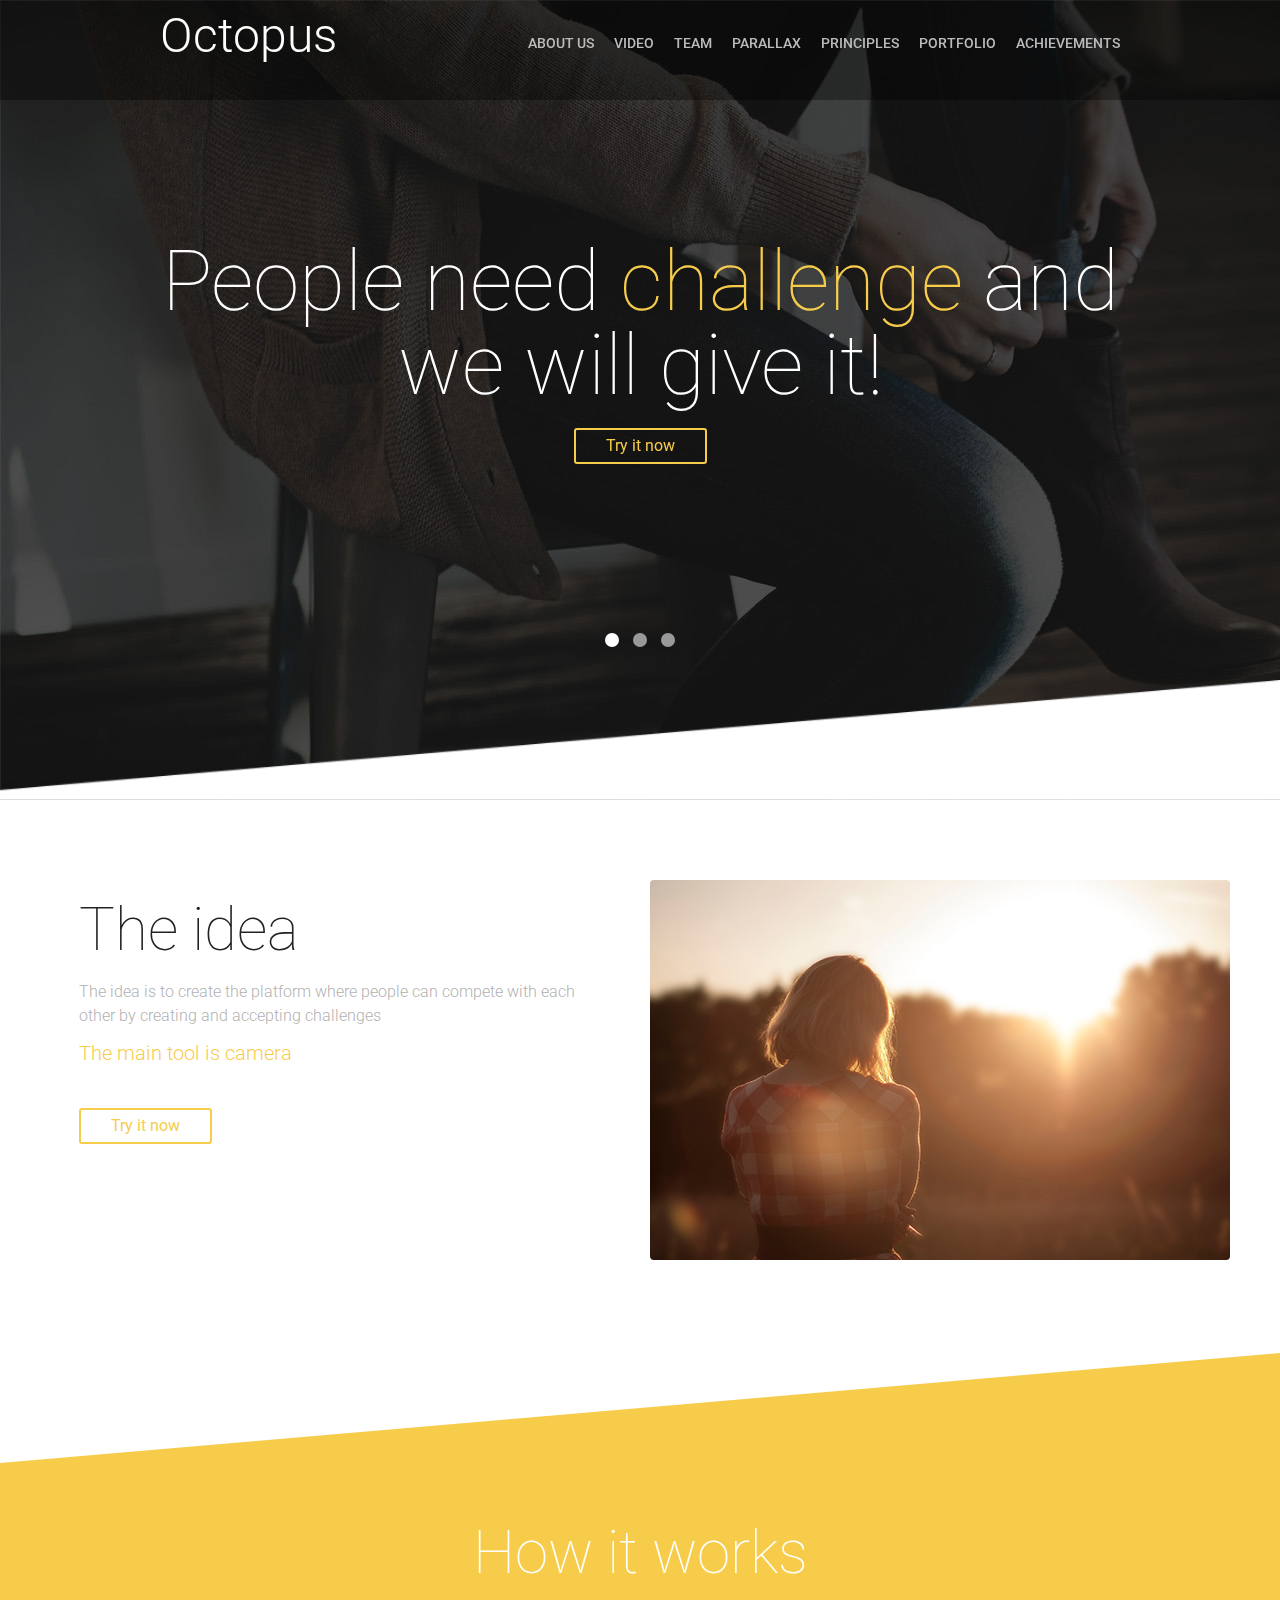
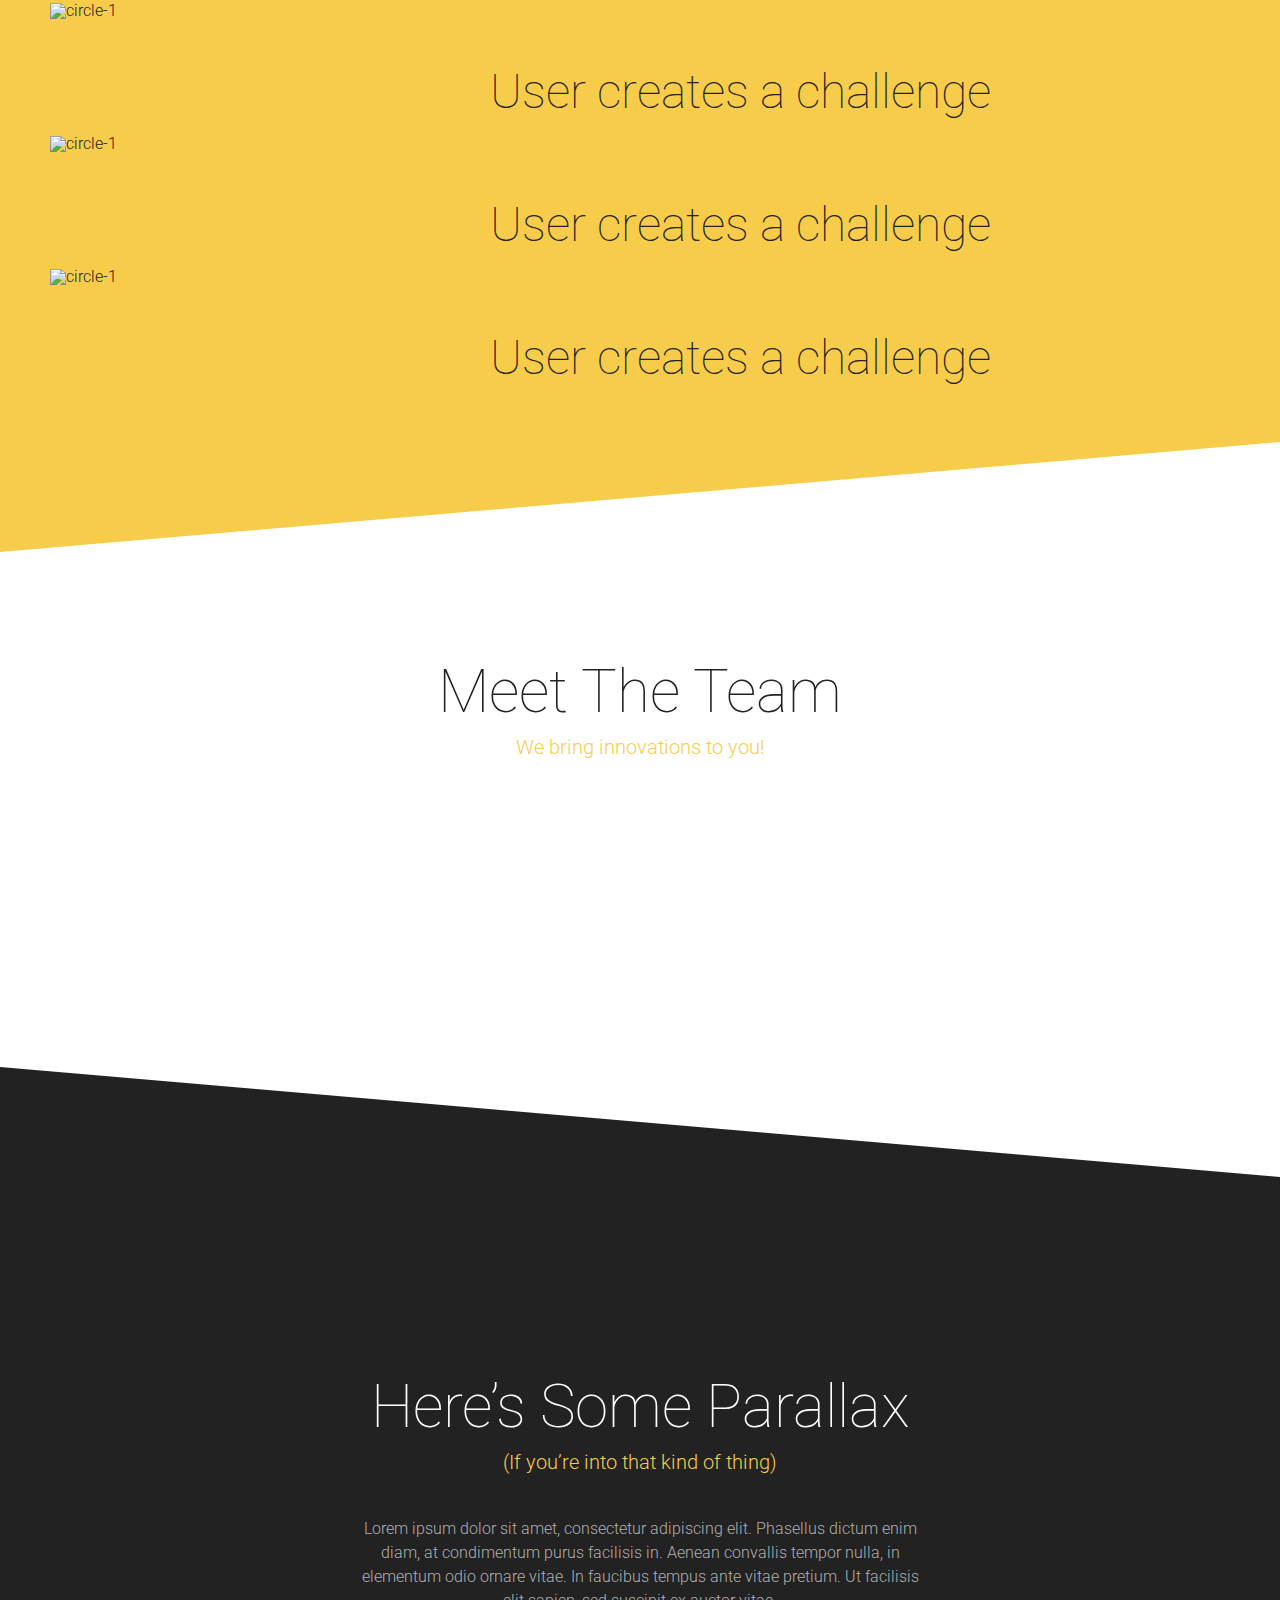
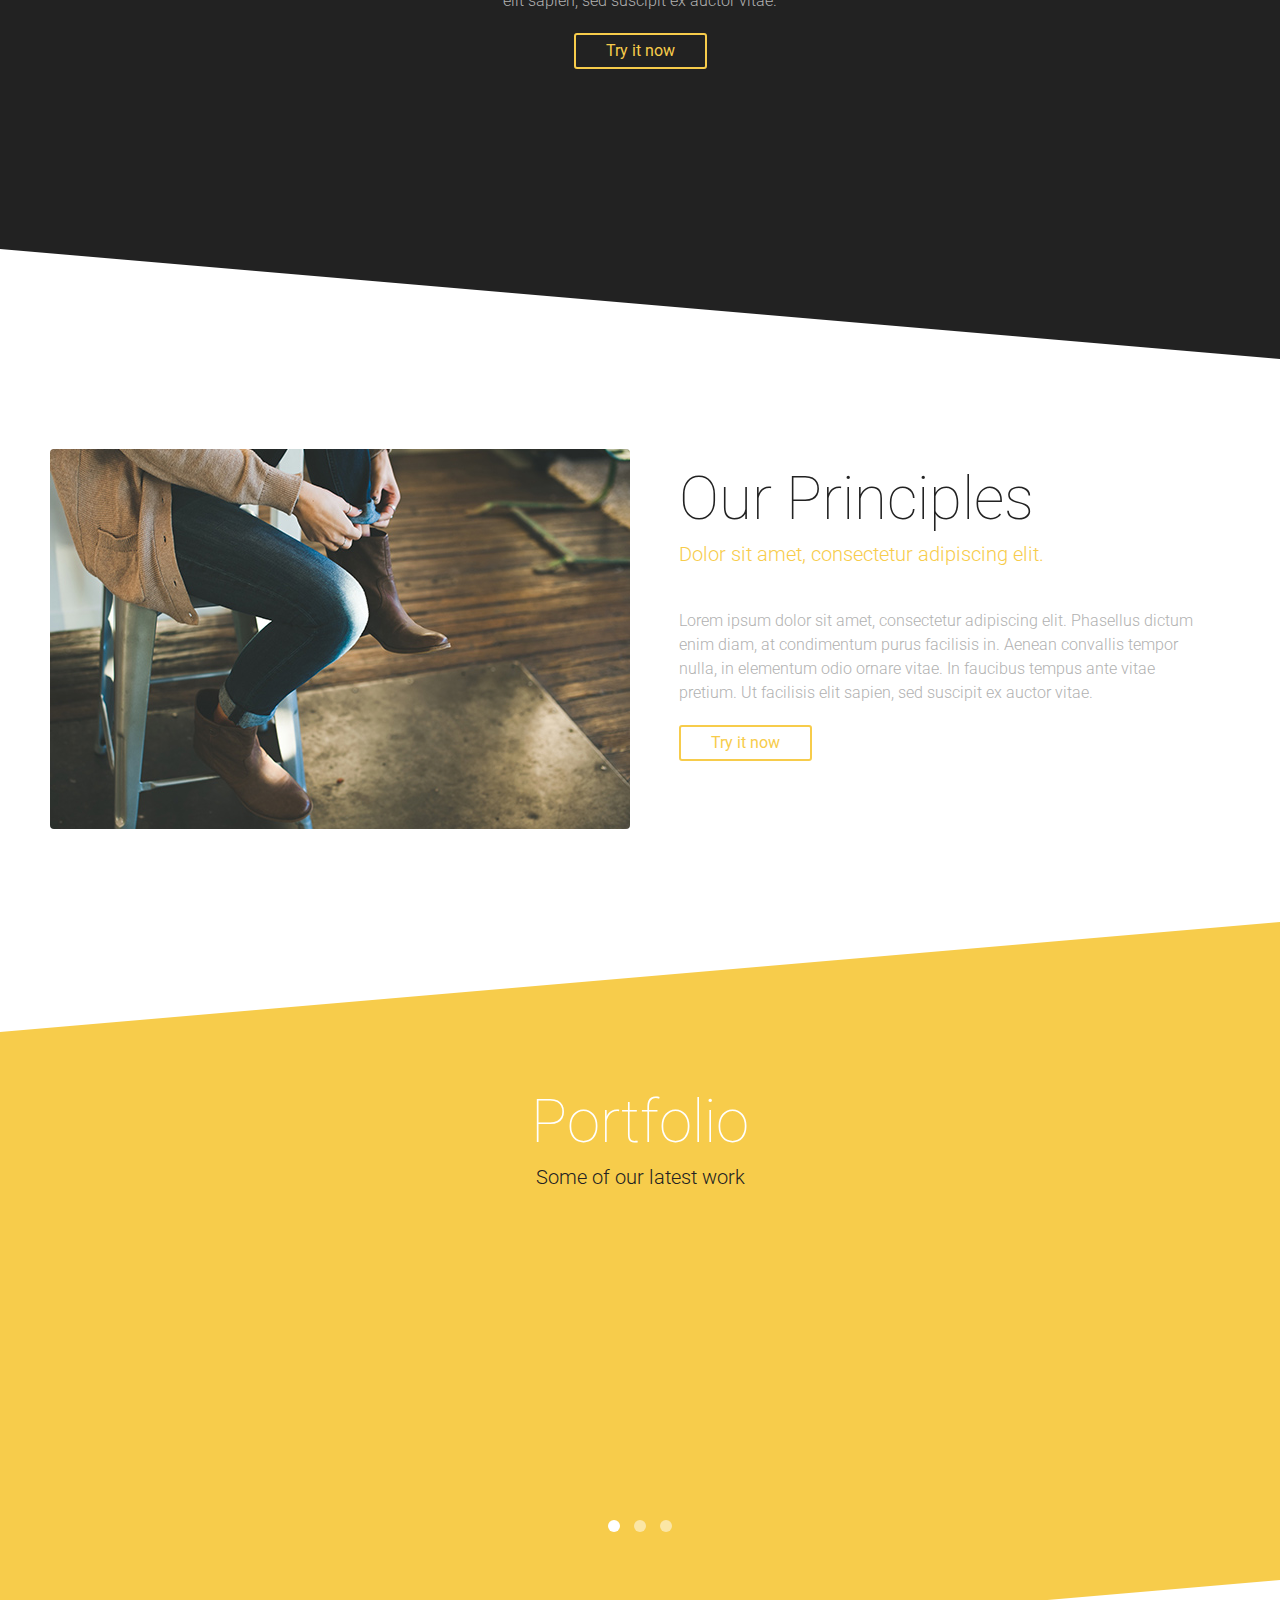
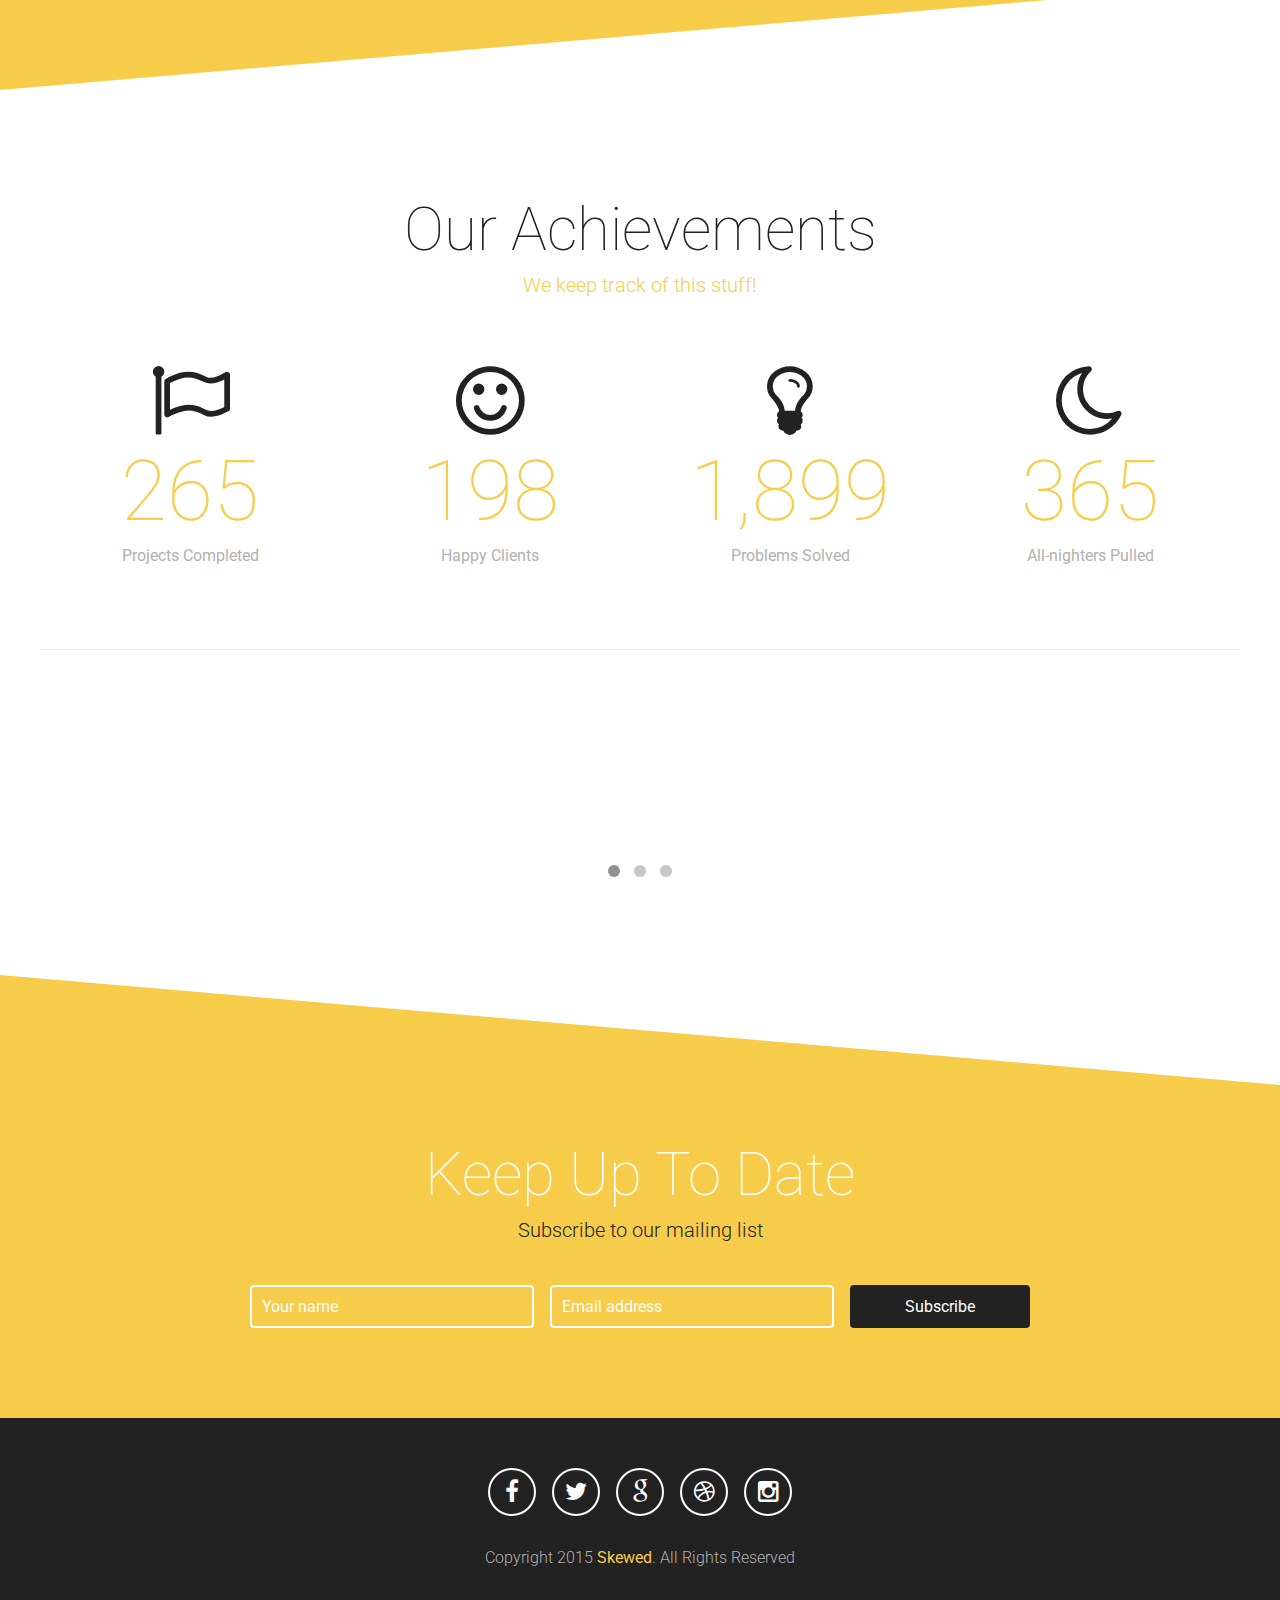
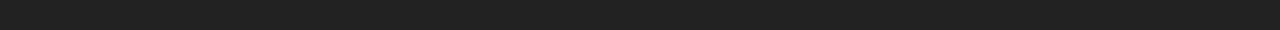
==== commit 6296ab6d: "changed wrong closing tag" ====
--- a/HTML/index.html
+++ b/HTML/index.html
@@ -8,7 +8,7 @@
 	<meta name="viewport" content="width=device-width, initial-scale=1">
 	<link rel="icon" type="image/png" href="images/favicon.png">
 	<link href='http://fonts.googleapis.com/css?family=Roboto:400,100,300,500,700' rel='stylesheet' type='text/css'>
-	
+
 	<!--CSS-->
 	<link rel="stylesheet" href="css/rwdgrid.css">
 	<link rel="stylesheet" href="css/skew.css">
@@ -23,7 +23,7 @@
 	<link rel="stylesheet" href="css/style.css">
 	<link rel="stylesheet" href="css/mediaqueries.css">
     <link rel="stylesheet" href="/css/personalization.css">
-		
+
 	<!--Javascript-->
 	<script src="http://ajax.googleapis.com/ajax/libs/jquery/1.10.2/jquery.min.js"></script>
 	<script src="js/modernizr.custom.js"></script>
@@ -34,14 +34,14 @@
 	<script src="js/jquery.counterup.js"></script>
 	<script src="js/jquery.waypoints.js"></script>
 	<script src="js/jquery.prettyPhoto.js"></script>
-	
+
 	<!--[if lt IE 9]>
 		<script src="http://html5shim.googlecode.com/svn/trunk/html5.js"></script>
 	<![endif]-->
 	<!--[if lt IE 9]>
 		<script src="http://css3-mediaqueries-js.googlecode.com/svn/trunk/css3-mediaqueries.js"></script>
 	<![endif]-->
-	
+
 </head>
 <body>
 	<div id="cbp-fwslider" class="cbp-fwslider skew-bottom-ccw">
@@ -60,7 +60,7 @@
 				easing : 'ease'
 			});
 		} );
-	</script>	
+	</script>
 	<header class="header">
 		<div class="top-bar">
 			<div class="container">
@@ -84,13 +84,13 @@
 			</div>
 		</div>
 	</header>
-	
+
 	<div class="container header-inner">
 		<h1 class="headline">People need <span>challenge</span> and we will give it!</h1>
 		<p></p>
 		<a href="#" class="button col-md-4">Try it now</a>
-	</div>	
-	
+	</div>
+
 	<a name="about-us"></a>
 	<section >
 		<div class="container-12">
@@ -108,7 +108,7 @@
 			<div class="clear"></div>
 		</div>
 	</section>
-	
+
 	<a name="video"></a>
 	<section class="alt-background skew-top-ccw skew-bottom-ccw">
 		<h2><div class="text-block-center">How it works</div></h2>
@@ -144,69 +144,51 @@
 		</div>
 		<div class="clear"></div>
 	</section>
-	
+
 	<a name="team"></a>
 	<section>
-		<div class="container-12">
+		<div class="container">
 			<div class="text-block-center">
 				<h2>Meet The Team</h2>
-				<p class="subheading">Dolor sit amet, consectetur adipiscing elit.</p>
+				<p class="subheading">We bring innovations to you!</p>
 			</div>
 		</div>
 		<div id="owl-team">
 			<div class="team-member animated flipInX wow" data-wow-delay="500ms">
 				<div class="team-photo" >
-					<img src="images/team-1.jpg" alt="" />
-				</div>
-				<h4>Jonathan Smith</h4>
-				<p class="job-role">Designer</p>
+					<img src="images/vlad.jpg" alt="" />
+				</div>
+				<h4>Apukhtin Vladyslav</h4>
+				<p class="job-role">Programmer</p>
+				<p>pandalmail@gmail.com</p>
 			</div>
 			<div class="team-member animated flipInY wow" data-wow-delay="500ms">
 				<div class="team-photo">
-					<img src="images/team-2.jpg" alt="" />
-				</div>
-				<h4>Jane Donovan</h4>
-				<p class="job-role">UI Developer</p>
+					<img src="images/leshka.jpg" alt="" />
+				</div>
+				<h4>Alexey Budyanskiy</h4>
+				<p class="job-role">Programmer</p>
+				<p>alexeybudyanskiy2502@gmail.com</p>
 			</div>
 			<div class="team-member animated flipInX wow" data-wow-delay="500ms">
 				<div class="team-photo">
-					<img src="images/team-3.jpg" alt="" />
-				</div>
-				<h4>Sam Davidson</h4>
-				<p class="job-role">Programmmer</p>
-			</div>
-			<div class="team-member animated flipInY wow" data-wow-delay="500ms">
-				<div class="team-photo">
-					<img src="images/team-4.jpg" alt="" />
-				</div>
-				<h4>Kelly Johnson</h4>
-				<p class="job-role">UX Developer</p>
-			</div>
-			<div class="team-member animated flipInX wow" data-wow-delay="500ms">
-				<div class="team-photo" >
-					<img src="images/team-1.jpg" alt="" />
-				</div>
-				<h4>Jonathan Smith</h4>
-				<p class="job-role">Designer</p>
-			</div>
-			<div class="team-member animated flipInY wow" data-wow-delay="500ms">
-				<div class="team-photo">
-					<img src="images/team-2.jpg" alt="" />
-				</div>
-				<h4>Jane Donovan</h4>
-				<p class="job-role">UI Developer</p>
+					<img src="images/serega.jpg" alt="" />
+				</div>
+				<h4>Sergey Iordanov</h4>
+				<p class="job-role">Programmer</p>
+				<p>sergey.ior97@gmail.com</p>
 			</div>
 		</div>
 		<script>
 			$(document).ready(function() {
 			  $("#owl-team").owlCarousel({
-			  	items: 4
+			  	items: 3
 			  	});
 			});
 		</script>
 		<div class="clear"></div>
 	</section>
-	
+
 	<a name="parallax"></a>
 	<section class="module parallax parallax-3 skew-top-cw skew-bottom-cw" style="padding: 300px 0;">
 		<div class="container-12">
@@ -219,7 +201,7 @@
 			<div class="clear"></div>
 		</div>
 	</section>
-	
+
 	<a name="principles"></a>
 	<section>
 		<div class="container-12">
@@ -237,7 +219,7 @@
 			<div class="clear"></div>
 		</div>
 	</section>
-	
+
 	<a name="portfolio"></a>
 	<section class="alt-background skew-top-ccw skew-bottom-ccw">
 		<div class="container-12">
@@ -313,7 +295,7 @@
 			<div class="clear"></div>
 		</div>
 	</section>
-	
+
 	<a name="achievements"></a>
 	<section>
 		<div class="container-12">
@@ -360,9 +342,9 @@
 			});
 			</script>
 			<div class="clear"></div>
-			
+
 			<div class="hr"></div>
-			
+
 			<div id="owl-testimonials">
 				<div class="quote animated flipInX wow" data-wow-delay="500ms">
 					<blockquote>Lorem ipsum dolor sit amet, consectetur <span>adipiscing elit</span>. Fusce tristique finibus felis, eget molestie eros placerat vitae. Ut ut ipsum augue.</blockquote>
@@ -386,7 +368,7 @@
 			</script>
 		</div>
 	</section>
-	
+
 	<section class="alt-background skew-top-cw" style="padding-bottom: 80px;">
 		<div class="container-12">
 			<div class="text-block-center">
@@ -413,7 +395,7 @@
 			</form>
 		</div>
 	</section>
-	
+
 	<footer class="footer">
 		<div class="container-12">
 			<ul class="social">
@@ -427,6 +409,6 @@
 			<p>Copyright 2015 <em>Skewed</em>. All Rights Reserved</p>
 		</div>
 	</footer>
-		
-</div>
+
+</body>
 </html>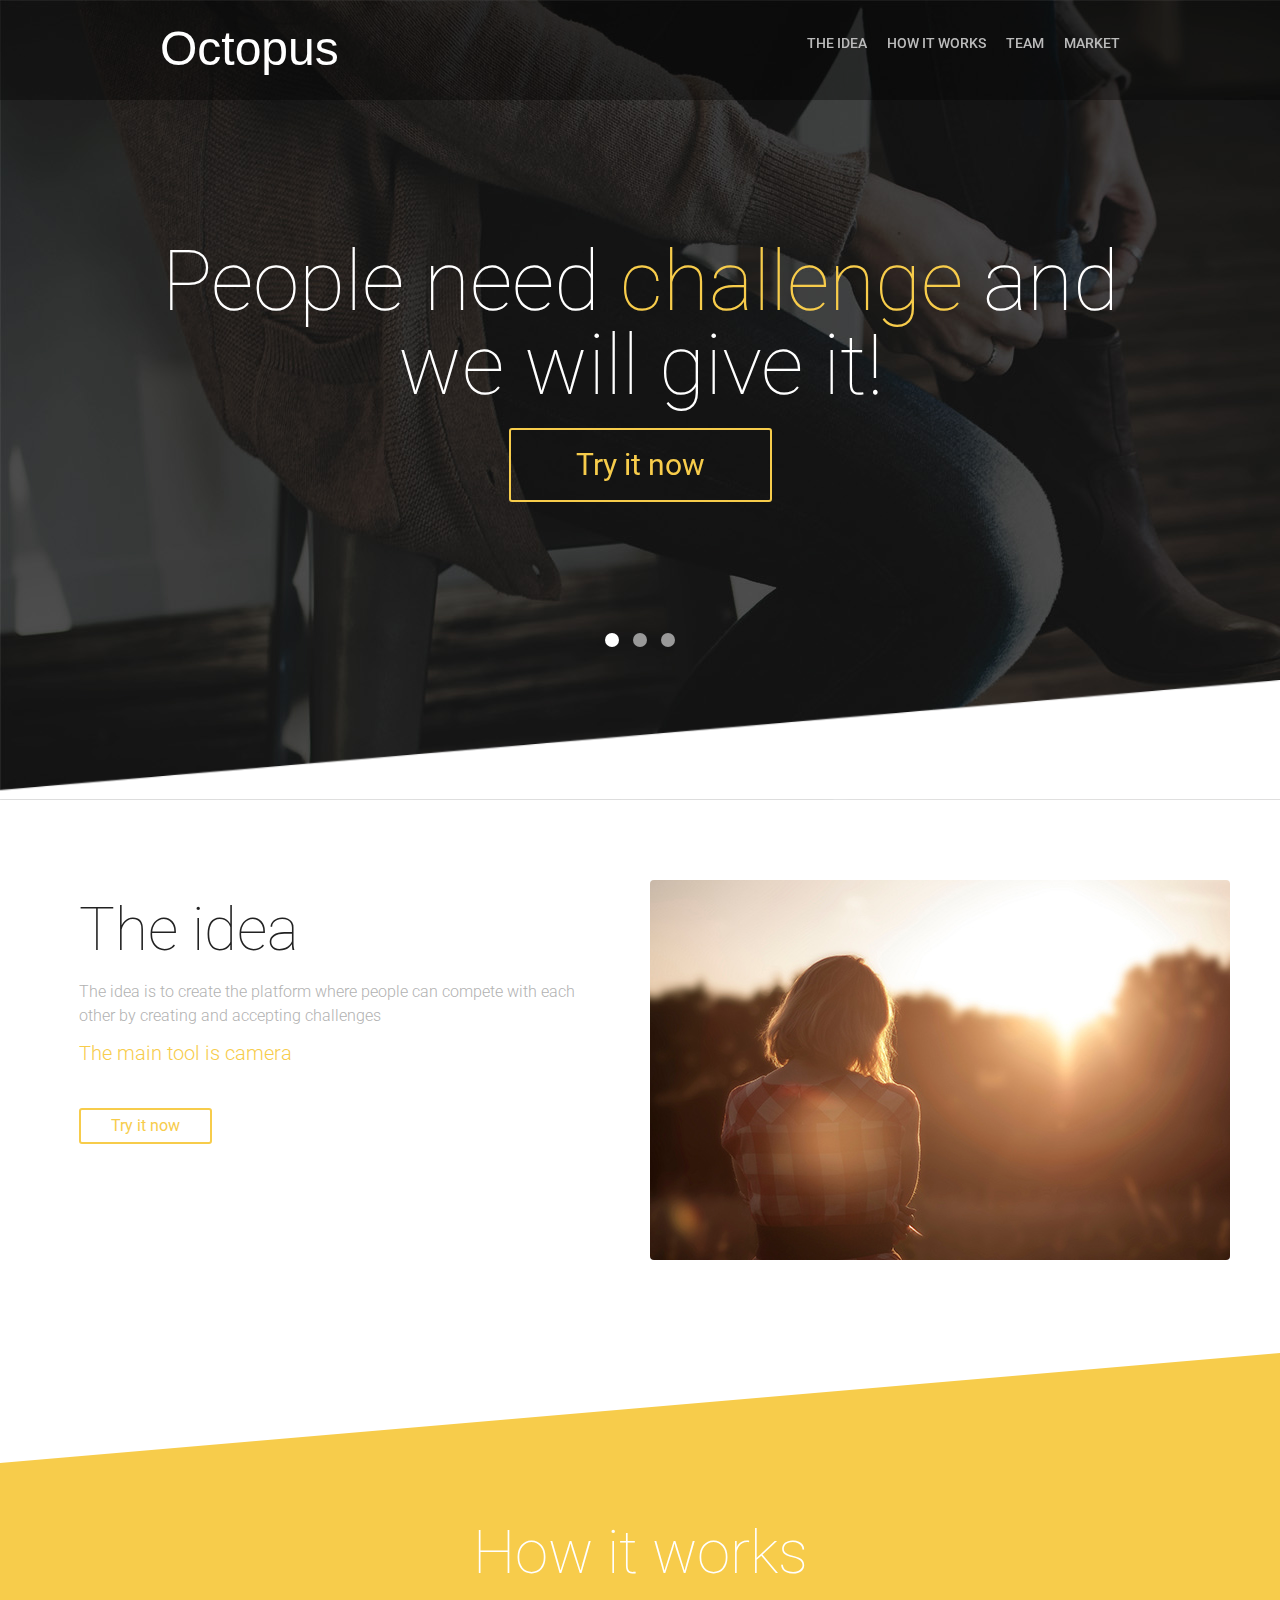
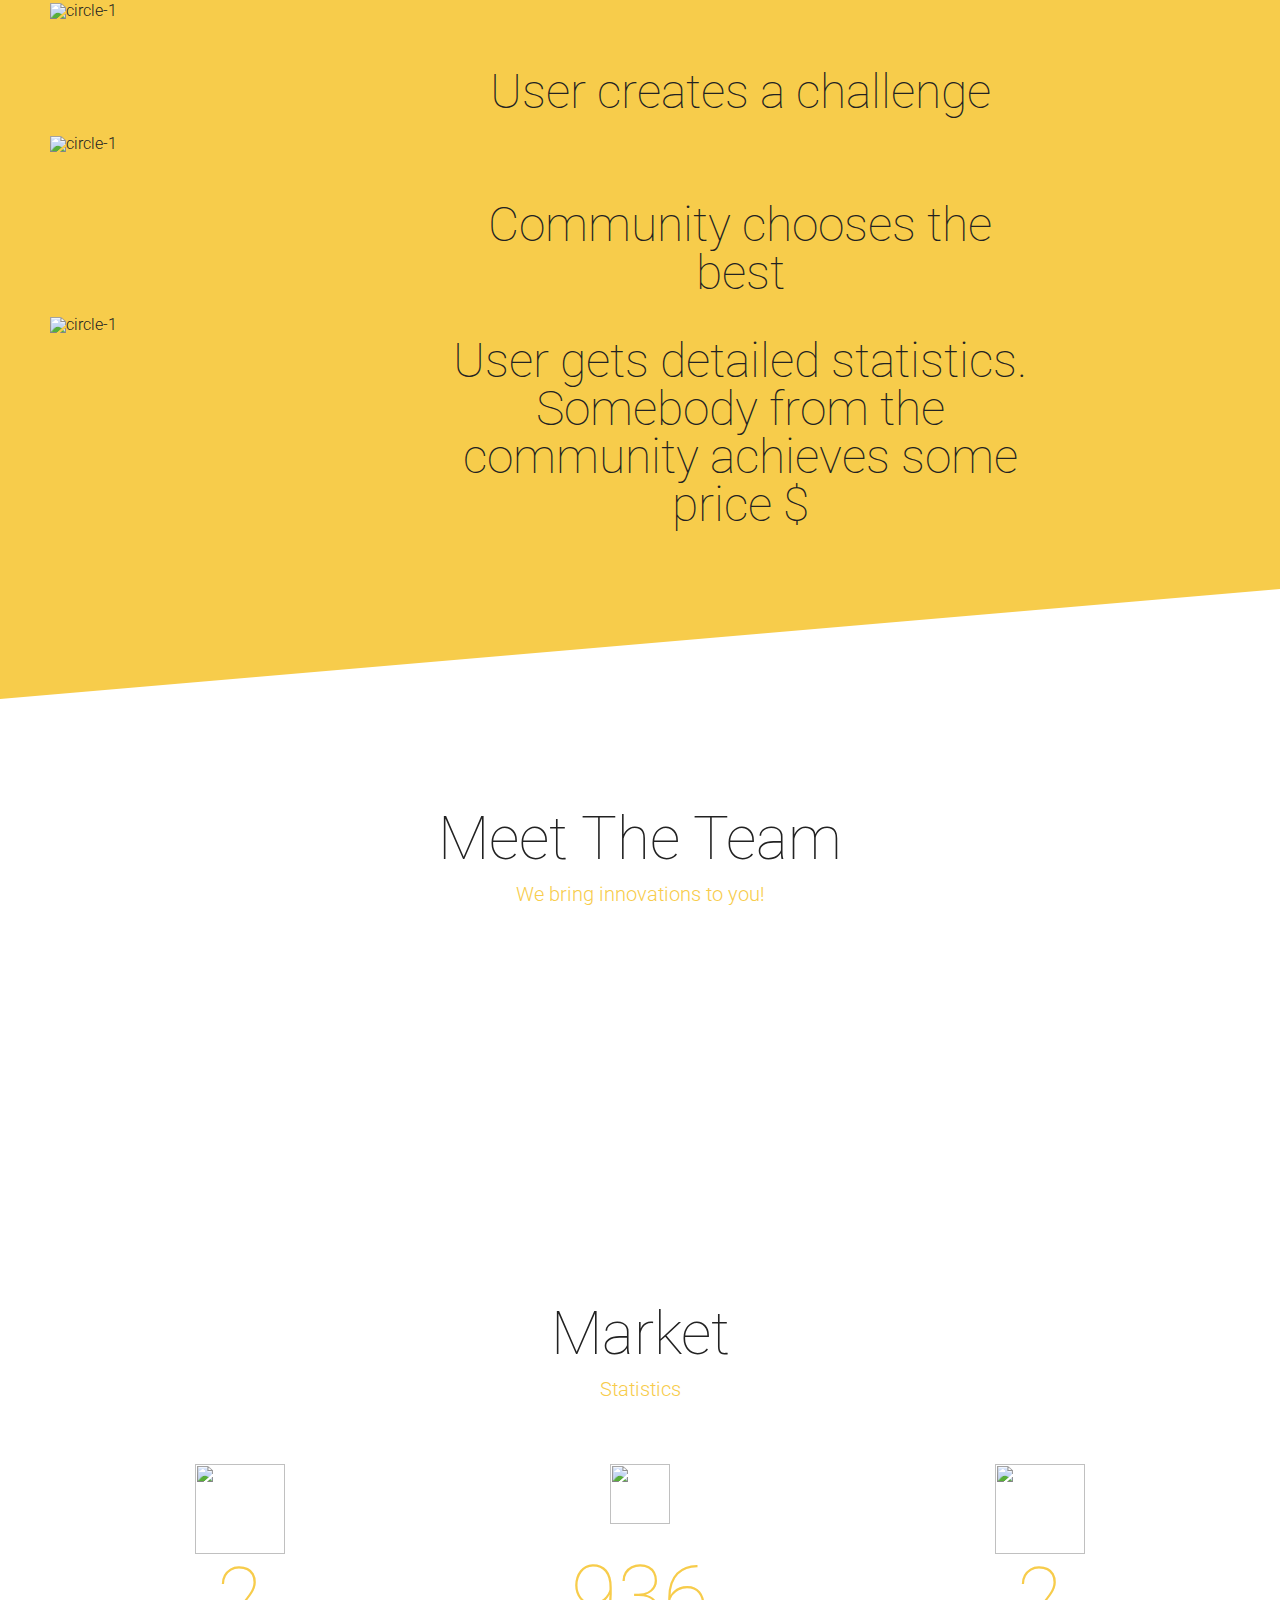
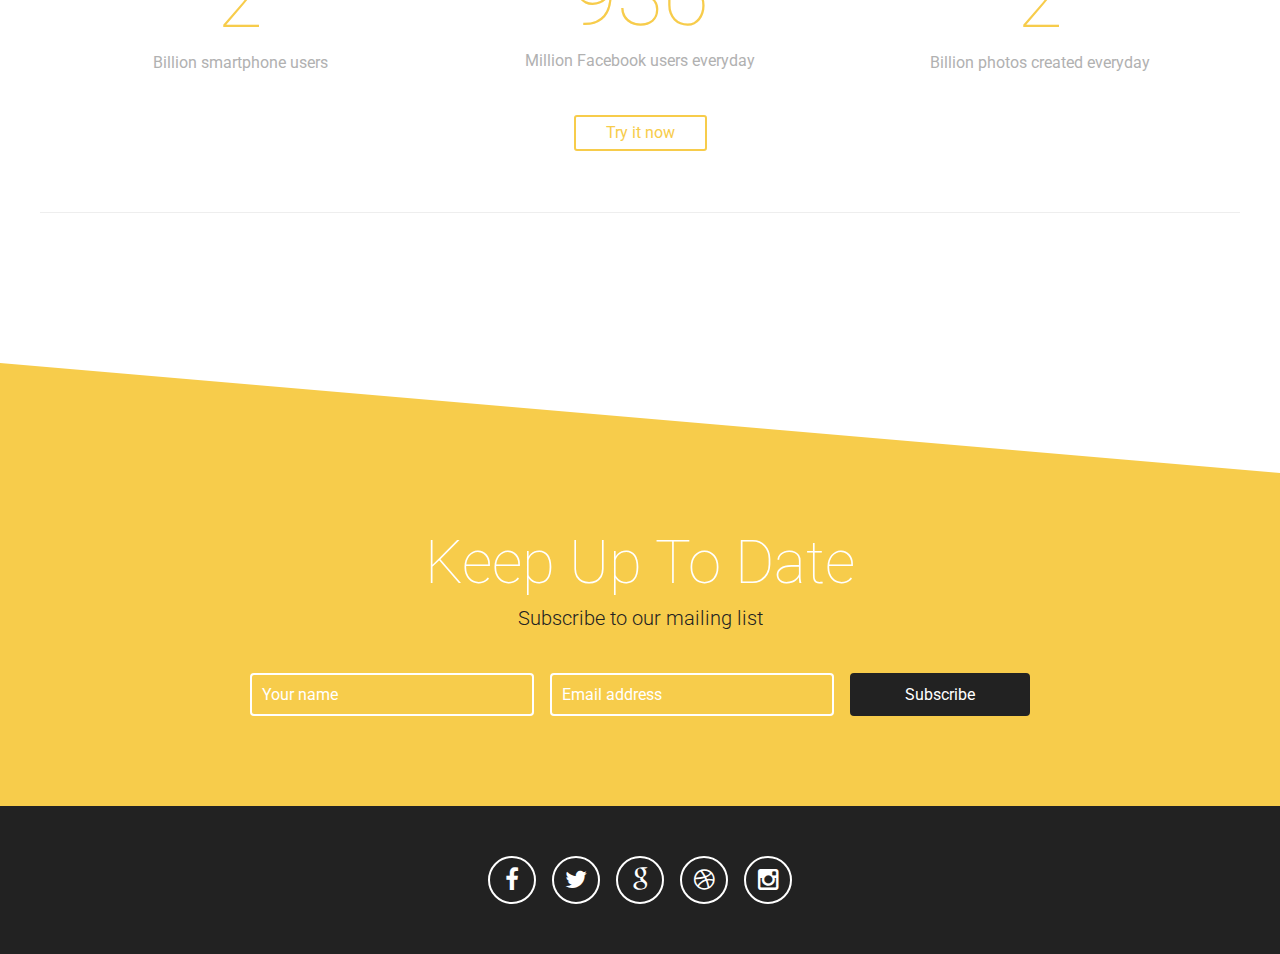
==== commit e8fc774f: "adaptive main screen button" ====
--- a/HTML/index.html
+++ b/HTML/index.html
@@ -22,7 +22,7 @@
 	<link rel="stylesheet" href="css/prettyPhoto.css" />
 	<link rel="stylesheet" href="css/style.css">
 	<link rel="stylesheet" href="css/mediaqueries.css">
-    <link rel="stylesheet" href="/css/personalization.css">
+    <link rel="stylesheet" href="css/personalization.css">
 
 	<!--Javascript-->
 	<script src="http://ajax.googleapis.com/ajax/libs/jquery/1.10.2/jquery.min.js"></script>
@@ -69,13 +69,10 @@
 				</div>
 				<nav class="nav-collapse">
 					<ul class="top-nav">
-						<li><a href="#about-us">About Us</a></li>
-						<li><a href="#video">Video</a></li>
+						<li><a href="#about-us">The idea</a></li>
+						<li><a href="#video">How it works</a></li>
 						<li><a href="#team">Team</a></li>
-						<li><a href="#parallax">Parallax</a></li>
-						<li><a href="#principles">Principles</a></li>
-						<li><a href="#portfolio">Portfolio</a></li>
-						<li><a href="#achievements">Achievements</a></li>
+						<li><a href="#market">Market</a></li>
 					</ul>
 				</nav>
 				<script>
@@ -88,7 +85,7 @@
 	<div class="container header-inner">
 		<h1 class="headline">People need <span>challenge</span> and we will give it!</h1>
 		<p></p>
-		<a href="#" class="button col-md-4">Try it now</a>
+		<a href="#" class="adaptive-button button">Try it now</a>
 	</div>
 
 	<a name="about-us"></a>
@@ -128,7 +125,7 @@
 			</div>
 			<div class="grid-10">
 				<h3>
-					<div style="margin-top: 65px;" class="text-block-center">User creates a challenge</div></h3>
+					<div style="margin-top: 65px;" class="text-block-center">Community chooses the best</div></h3>
 			</div>
 			<div class="clear"></div>
 		</div>
@@ -138,7 +135,9 @@
 			</div>
 			<div class="grid-10">
 				<h3>
-					<div style="margin-top: 65px;" class="text-block-center">User creates a challenge</div></h3>
+					<div style="margin-top: 20px;" class="text-block-center">User gets detailed statistics. Somebody from the community
+						achieves some price $
+					</div></h3>
 			</div>
 			<div class="clear"></div>
 		</div>
@@ -189,147 +188,33 @@
 		<div class="clear"></div>
 	</section>
 
-	<a name="parallax"></a>
-	<section class="module parallax parallax-3 skew-top-cw skew-bottom-cw" style="padding: 300px 0;">
-		<div class="container-12">
-			<div class="text-block-center">
-				<h2>Here’s Some Parallax</h2>
-				<p class="subheading">(If you’re into that kind of thing)</p>
-				<p>Lorem ipsum dolor sit amet, consectetur adipiscing elit. Phasellus dictum enim diam, at condimentum purus facilisis in. Aenean convallis tempor nulla, in elementum odio ornare vitae. In faucibus tempus ante vitae pretium. Ut facilisis elit sapien, sed suscipit ex auctor vitae. </p>
-				<a href="#" class="button">Try it now</a>
-			</div>
-			<div class="clear"></div>
-		</div>
-	</section>
-
-	<a name="principles"></a>
+	<a name="market"></a>
 	<section>
 		<div class="container-12">
-			<div class="grid-6">
-				<img class="responsive-img round-corners" src="images/image-1.jpg" alt="" />
-			</div>
-			<div class="grid-6">
-				<div class="text-block-right">
-					<h2>Our Principles</h2>
-					<p class="subheading">Dolor sit amet, consectetur adipiscing elit.</p>
-					<p>Lorem ipsum dolor sit amet, consectetur adipiscing elit. Phasellus dictum enim diam, at condimentum purus facilisis in. Aenean convallis tempor nulla, in elementum odio ornare vitae. In faucibus tempus ante vitae pretium. Ut facilisis elit sapien, sed suscipit ex auctor vitae. </p>
-					<a href="#" class="button">Try it now</a>
-				</div>
-			</div>
-			<div class="clear"></div>
-		</div>
-	</section>
-
-	<a name="portfolio"></a>
-	<section class="alt-background skew-top-ccw skew-bottom-ccw">
-		<div class="container-12">
-			<script>
-			$(document).ready(function(){
-			    $("a[rel^='prettyPhoto']").prettyPhoto({
-			        deeplinking: false,
-			        social_tools: false
-			    });
-			  });
-			  </script>
-			  <div class="text-block-center">
-				<h2>Portfolio</h2>
-				<p class="subheading">Some of our latest work</p>
-			</div>
-			<div id="owl-portfolio">
-				<div class="portfolio-item animated flipInX wow" data-wow-delay="500ms">
-					<a href="images/project-1.jpg" rel="prettyPhoto"><img src="images/project-1.jpg" alt="" />
-					<span class="zoom-icon fa fa-search"></span></a>
-				</div>
-				<div class="portfolio-item animated flipInX wow" data-wow-delay="500ms">
-					<a href="images/project-2.jpg" rel="prettyPhoto"><img src="images/project-2.jpg" alt="" />
-					<span class="zoom-icon fa fa-search"></span></a>
-				</div>
-				<div class="portfolio-item animated flipInX wow" data-wow-delay="500ms">
-					<a href="images/project-3.jpg" rel="prettyPhoto"><img src="images/project-3.jpg" alt="" />
-					<span class="zoom-icon fa fa-search"></span></a>
-				</div>
-				<div class="portfolio-item animated flipInX wow" data-wow-delay="500ms">
-					<a href="images/project-4.jpg" rel="prettyPhoto"><img src="images/project-4.jpg" alt="" />
-					<span class="zoom-icon fa fa-search"></span></a>
-				</div>
-				<div class="portfolio-item animated flipInX wow" data-wow-delay="500ms">
-					<a href="images/project-5.jpg" rel="prettyPhoto"><img src="images/project-5.jpg" alt="" />
-					<span class="zoom-icon fa fa-search"></span></a>
-				</div>
-				<div class="portfolio-item animated flipInX wow" data-wow-delay="500ms">
-					<a href="images/project-6.jpg" rel="prettyPhoto"><img src="images/project-6.jpg" alt="" />
-					<span class="zoom-icon fa fa-search"></span></a>
-				</div>
-				<div class="portfolio-item animated flipInX wow" data-wow-delay="500ms">
-					<a href="images/project-7.jpg" rel="prettyPhoto"><img src="images/project-7.jpg" alt="" />
-					<span class="zoom-icon fa fa-search"></span></a>
-				</div>
-				<div class="portfolio-item animated flipInX wow" data-wow-delay="500ms">
-					<a href="images/project-8.jpg" rel="prettyPhoto"><img src="images/project-8.jpg" alt="" />
-					<span class="zoom-icon fa fa-search"></span></a>
-				</div>
-				<div class="portfolio-item animated flipInX wow" data-wow-delay="500ms">
-					<a href="images/project-9.jpg" rel="prettyPhoto"><img src="images/project-9.jpg" alt="" />
-					<span class="zoom-icon fa fa-search"></span></a>
-				</div>
-				<div class="portfolio-item animated flipInX wow" data-wow-delay="500ms">
-					<a href="images/project-10.jpg" rel="prettyPhoto"><img src="images/project-10.jpg" alt="" />
-					<span class="zoom-icon fa fa-search"></span></a>
-				</div>
-				<div class="portfolio-item animated flipInX wow" data-wow-delay="500ms">
-					<a href="images/project-11.jpg" rel="prettyPhoto"><img src="images/project-11.jpg" alt="" />
-					<span class="zoom-icon fa fa-search"></span></a>
-				</div>
-				<div class="portfolio-item animated flipInX wow" data-wow-delay="500ms">
-					<a href="images/project-12.jpg" rel="prettyPhoto"><img src="images/project-12.jpg" alt="" />
-					<span class="zoom-icon fa fa-search"></span></a>
-				</div>
-			</div>
-			<script>
-				$(document).ready(function() {
-				  $("#owl-portfolio").owlCarousel({
-				  	items: 4
-				  	});
-				});
-			</script>
-			<div class="clear"></div>
-		</div>
-	</section>
-
-	<a name="achievements"></a>
-	<section>
-		<div class="container-12">
-			<div class="text-block-center">
-				<h2>Our Achievements</h2>
-				<p class="subheading">We keep track of this stuff!</p>
+			<div class="text-block-center">
+				<h2>Market</h2>
+				<p class="subheading">Statistics</p>
 			</div>
 			<div class="achievements">
-				<div class="grid-3">
+				<div class="grid-4">
 					<div class="achievement" data-wow-delay="500ms">
-						<div class="fa fa-flag-o fa-5x" ></div>
-						<h3 class="counter">265</h3>
-						<p>Projects Completed</p>
+						<img width="90" height="90" src="images/touchscreen.png" alt=""/>
+						<h3 class="counter">2</h3>
+						<p>Billion smartphone users</p>
 					</div>
 				</div>
-				<div class="grid-3">
+				<div class="grid-4">
 					<div class="achievement" data-wow-delay="500ms">
-						<div class="fa fa-smile-o fa-5x" ></div>
-						<h3 class="counter">198</h3>
-						<p>Happy Clients</p>
+						<img width="60" height="60" src="images/facebook.png" alt=""/>
+						<h3 style="margin-top: 28px; " class="counter">936</h3>
+						<p>Million Facebook users everyday</p>
 					</div>
 				</div>
-				<div class="grid-3">
+				<div class="grid-4">
 					<div class="achievement" data-wow-delay="500ms">
-						<div class="fa fa-lightbulb-o fa-5x" ></div>
-						<h3 class="counter">1,899</h3>
-						<p>Problems Solved</p>
-					</div>
-				</div>
-				<div class="grid-3">
-					<div class="achievement" data-wow-delay="500ms">
-						<div class="fa fa-moon-o fa-5x" ></div>
-						<h3 class="counter">365</h3>
-						<p>All-nighters Pulled</p>
+						<img width="90" height="90" src="images/photo.png" alt=""/>
+						<h3 class="counter">2</h3>
+						<p>Billion photos created everyday</p>
 					</div>
 				</div>
 			</div>
@@ -343,29 +228,12 @@
 			</script>
 			<div class="clear"></div>
 
+			<p></p>
+			<div class="text-block-center">
+				<a href="#" class="button">Try it now</a>
+			</div>
 			<div class="hr"></div>
 
-			<div id="owl-testimonials">
-				<div class="quote animated flipInX wow" data-wow-delay="500ms">
-					<blockquote>Lorem ipsum dolor sit amet, consectetur <span>adipiscing elit</span>. Fusce tristique finibus felis, eget molestie eros placerat vitae. Ut ut ipsum augue.</blockquote>
-					<p>- Alfred Johnson, CEO Youtech</p>
-				</div>
-				<div class="quote animated flipInX wow" data-wow-delay="500ms">
-					<blockquote>Lorem ipsum dolor sit amet, consectetur <span>adipiscing elit</span>. Fusce tristique finibus felis, eget molestie eros placerat vitae. Ut ut ipsum augue.</blockquote>
-					<p>- Alfred Johnson, CEO Youtech</p>
-				</div>
-				<div class="quote animated flipInX wow" data-wow-delay="500ms">
-					<blockquote>Lorem ipsum dolor sit amet, consectetur <span>adipiscing elit</span>. Fusce tristique finibus felis, eget molestie eros placerat vitae. Ut ut ipsum augue.</blockquote>
-					<p>- Alfred Johnson, CEO Youtech</p>
-				</div>
-			</div>
-			<script>
-				$(document).ready(function() {
-				  $("#owl-testimonials").owlCarousel({
-				  	items: 1
-				  	});
-				});
-			</script>
 		</div>
 	</section>
 
@@ -406,9 +274,7 @@
 				<li><a href="#" title="Instagram" class="fa fa-instagram"></a></li>
 				<div class="clear"></div>
 			</ul>
-			<p>Copyright 2015 <em>Skewed</em>. All Rights Reserved</p>
 		</div>
 	</footer>
-
 </body>
 </html>--- a/HTML/css/personalization.css
+++ b/HTML/css/personalization.css
@@ -0,0 +1,30 @@
+#logo-name {
+	font-family: sans-serif;
+	margin-top: 25px;
+}
+
+@media ( min-width : 1024px) {
+	.adaptive-button {
+		font-size: 30px !important;
+		padding: 20px 65px !important;
+	}
+}
+
+@media ( min-width : 720px) and ( max-width : 1023px) {
+	.adaptive-button {
+		font-size: 25px !important;
+		padding: 15px 55px !important;
+	}
+}
+
+@media ( min-width : 420px) and ( max-width : 719px) {
+	.adaptive-button {
+		font-size: 25px !important;
+		padding: 12px 45px !important;
+	}
+}
+
+.step-img {
+	width: 300px;
+	height: 300px;
+}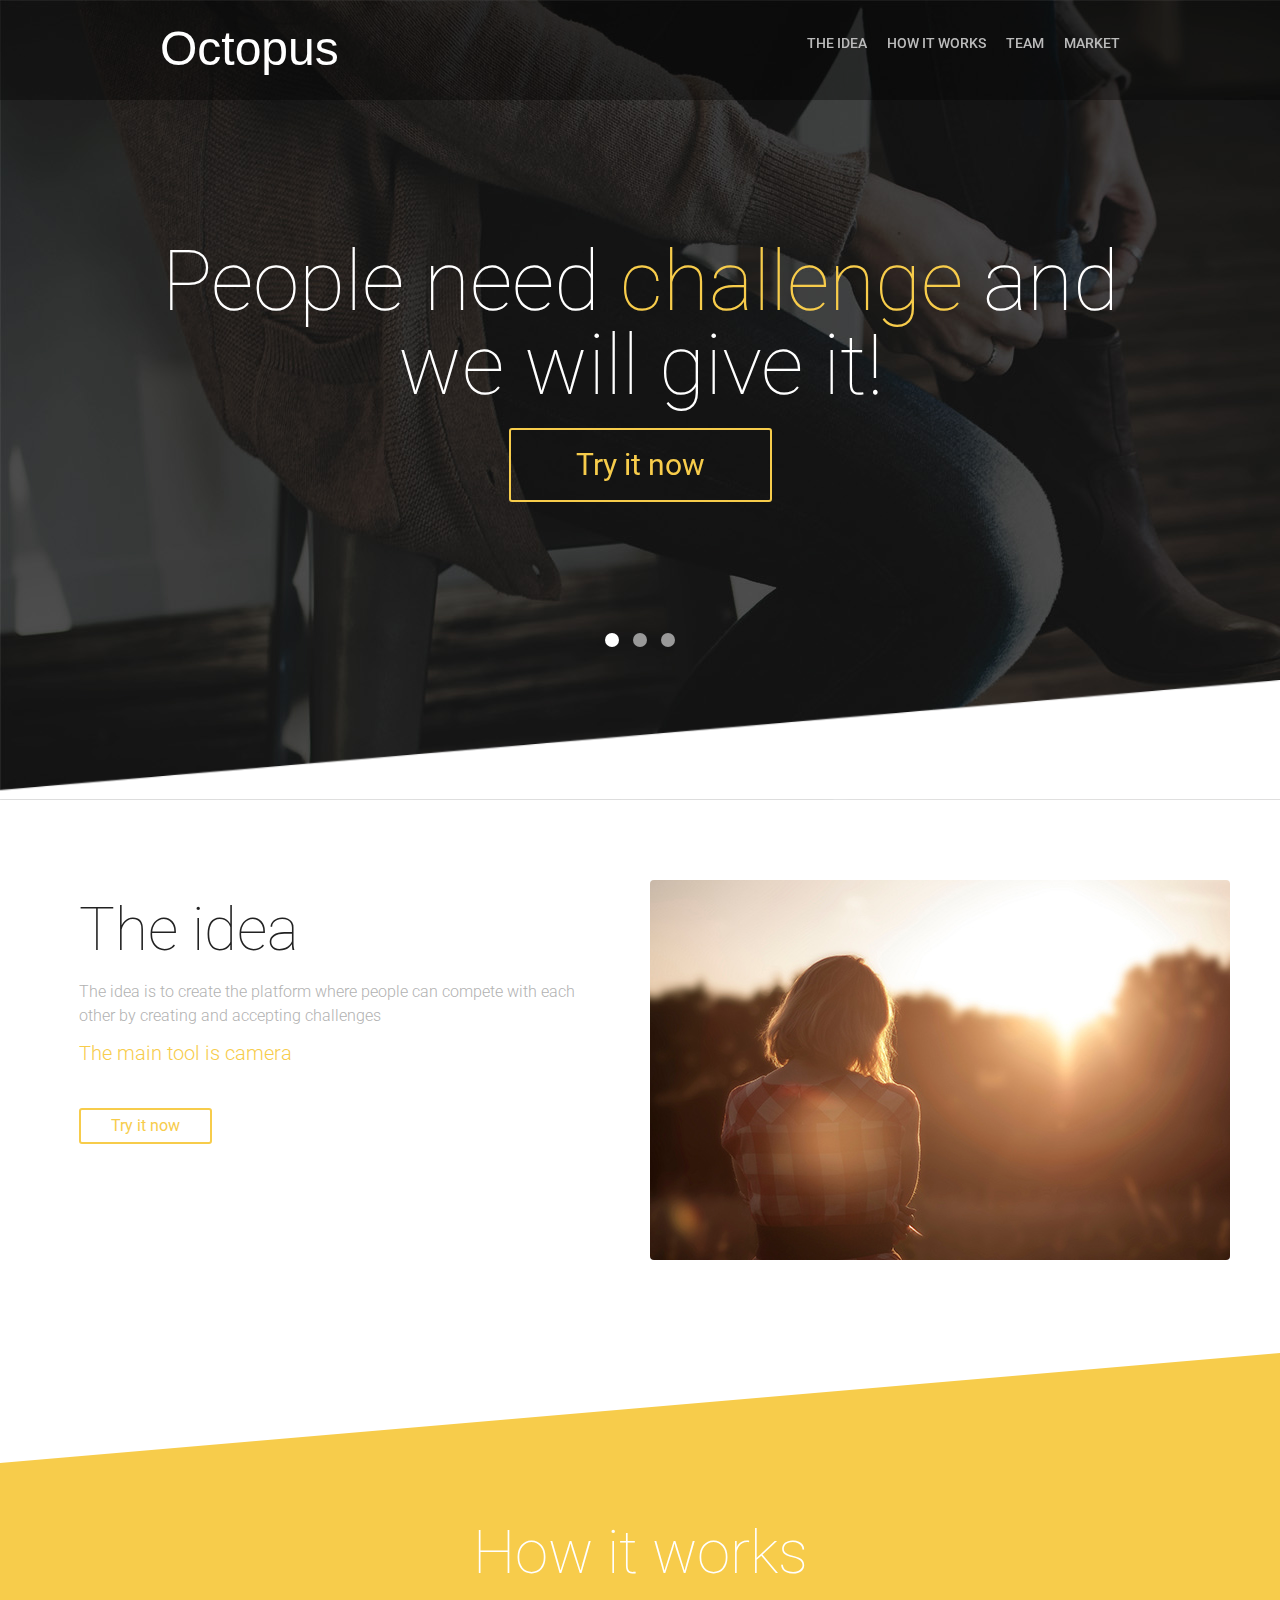
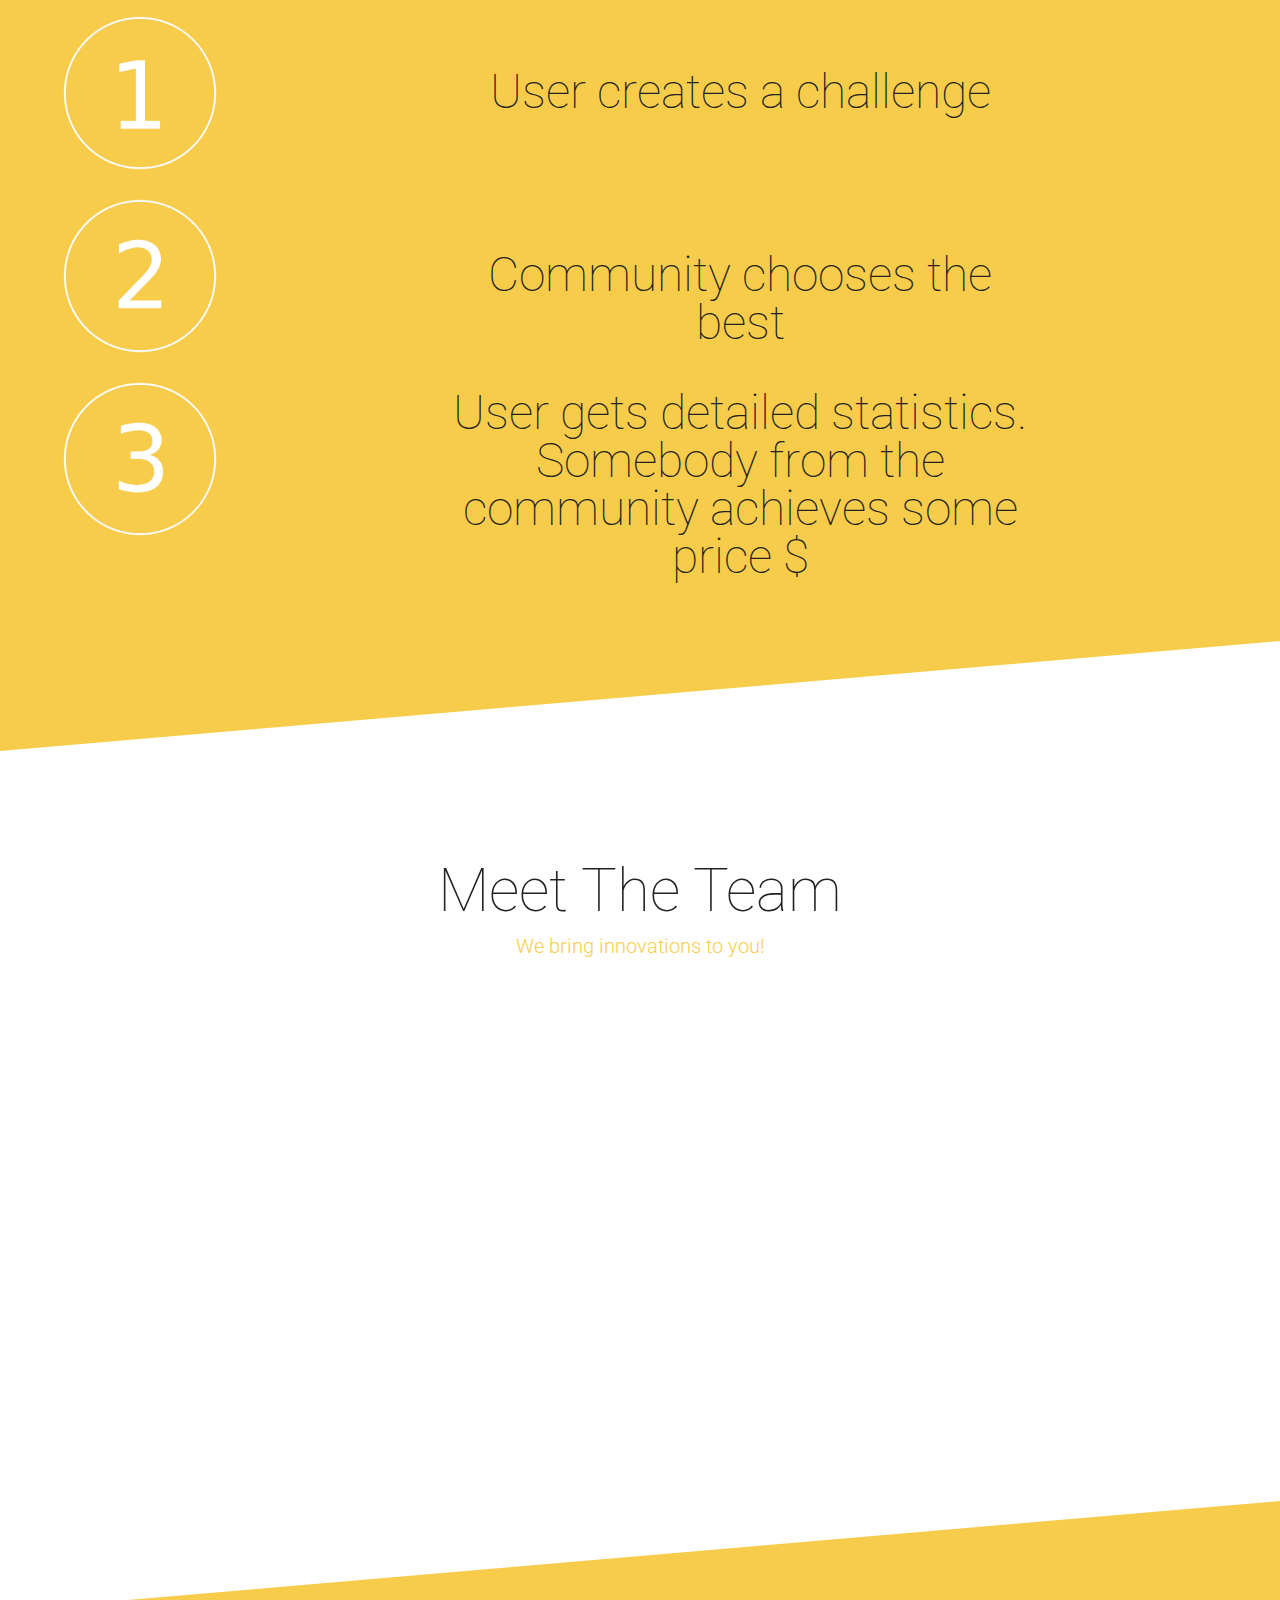
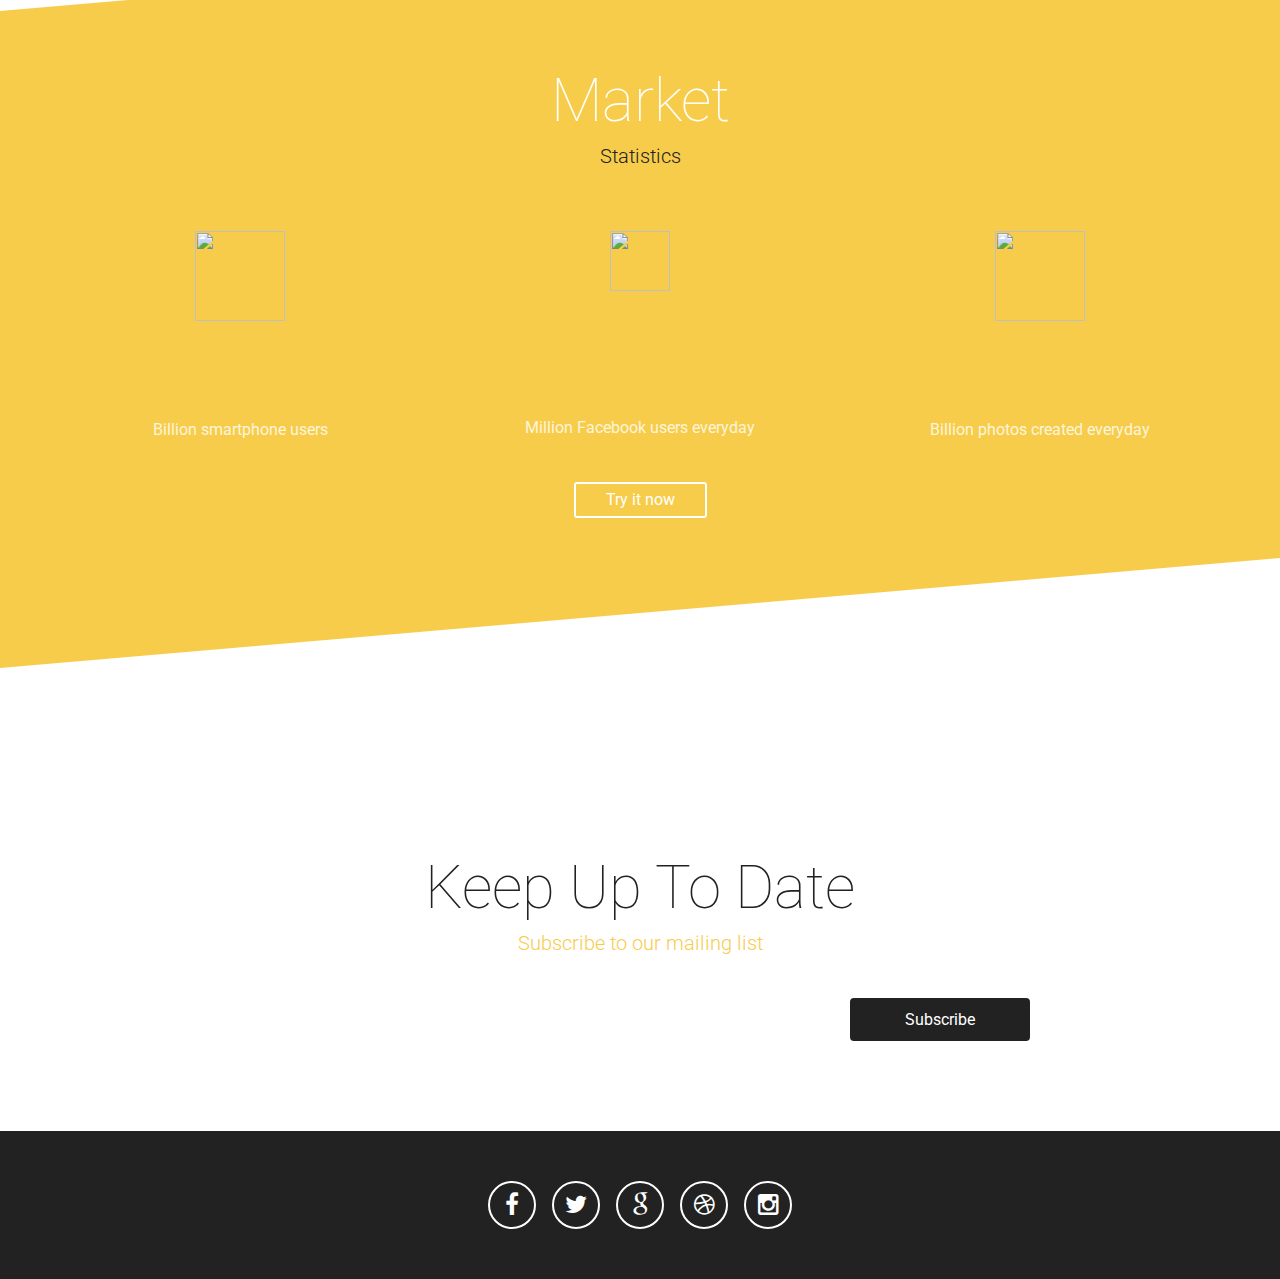
==== commit 21fbd622: "sorting script + resources" ====
--- a/HTML/index.html
+++ b/HTML/index.html
@@ -2,12 +2,11 @@
 <html lang="en">
 <head>
 	<meta charset="utf-8">
-	<title>Skewed</title>
+	<title>Octopus</title>
 	<meta name="description" content="">
 	<meta name="author" content="">
 	<meta name="viewport" content="width=device-width, initial-scale=1">
-	<link rel="icon" type="image/png" href="images/favicon.png">
-	<link href='http://fonts.googleapis.com/css?family=Roboto:400,100,300,500,700' rel='stylesheet' type='text/css'>
+	<link href='https://fonts.googleapis.com/css?family=Roboto:400,100,300,500,700' rel='stylesheet' type='text/css'>
 
 	<!--CSS-->
 	<link rel="stylesheet" href="css/rwdgrid.css">
@@ -25,7 +24,7 @@
     <link rel="stylesheet" href="css/personalization.css">
 
 	<!--Javascript-->
-	<script src="http://ajax.googleapis.com/ajax/libs/jquery/1.10.2/jquery.min.js"></script>
+	<script src="https://ajax.googleapis.com/ajax/libs/jquery/1.10.2/jquery.min.js"></script>
 	<script src="js/modernizr.custom.js"></script>
 	<script src="js/jquery.cbpFWSlider.js"></script>
 	<script src="js/responsive-nav.js"></script>
@@ -189,7 +188,7 @@
 	</section>
 
 	<a name="market"></a>
-	<section>
+	<section class="alt-background skew-top-ccw skew-bottom-ccw">
 		<div class="container-12">
 			<div class="text-block-center">
 				<h2>Market</h2>
@@ -218,26 +217,16 @@
 					</div>
 				</div>
 			</div>
-			<script>
-			jQuery(document).ready(function( $ ) {
-				$('.counter').counterUp({
-					delay: 10, // the delay time in ms
-					time: 1000 // the speed time in ms
-				});
-			});
-			</script>
 			<div class="clear"></div>
 
 			<p></p>
 			<div class="text-block-center">
 				<a href="#" class="button">Try it now</a>
 			</div>
-			<div class="hr"></div>
-
-		</div>
-	</section>
-
-	<section class="alt-background skew-top-cw" style="padding-bottom: 80px;">
+		</div>
+	</section>
+
+	<section class="skew-top-cw" style="padding-bottom: 80px;">
 		<div class="container-12">
 			<div class="text-block-center">
 				<h2>Keep Up To Date</h2>
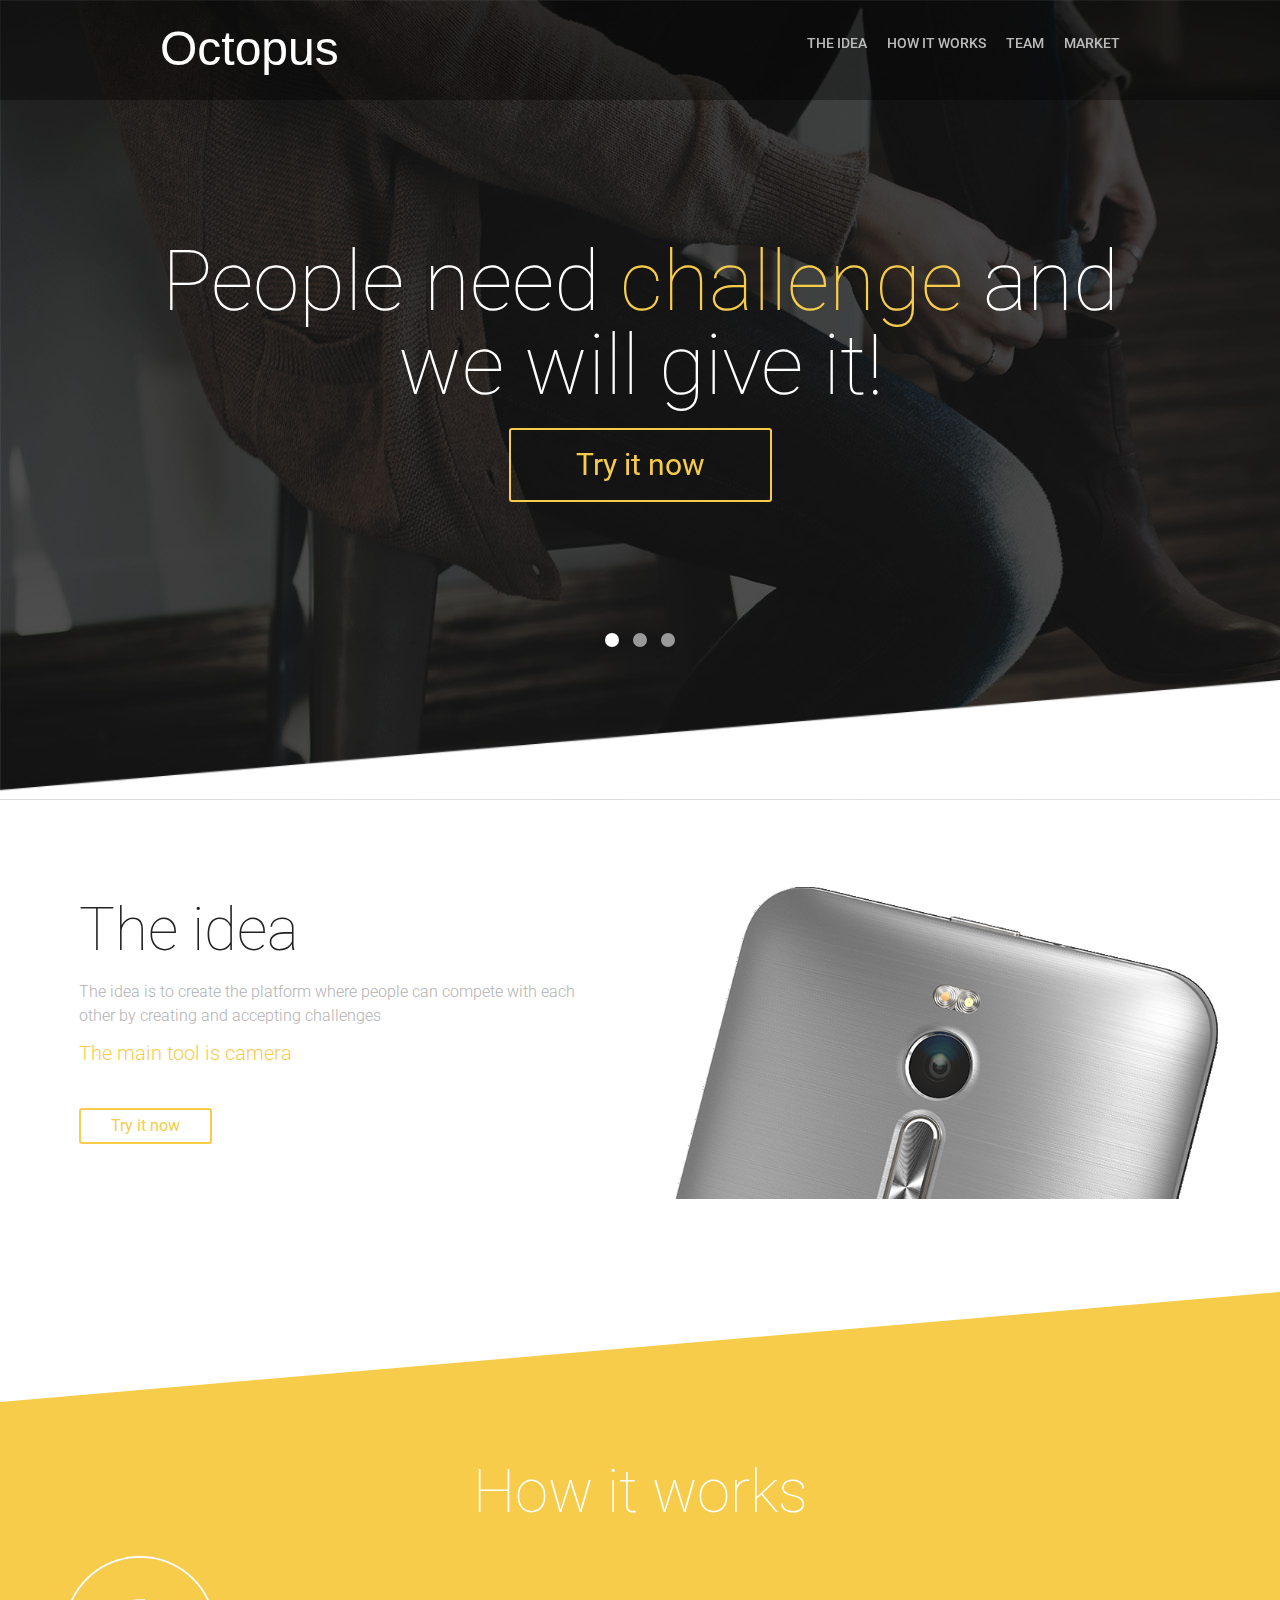
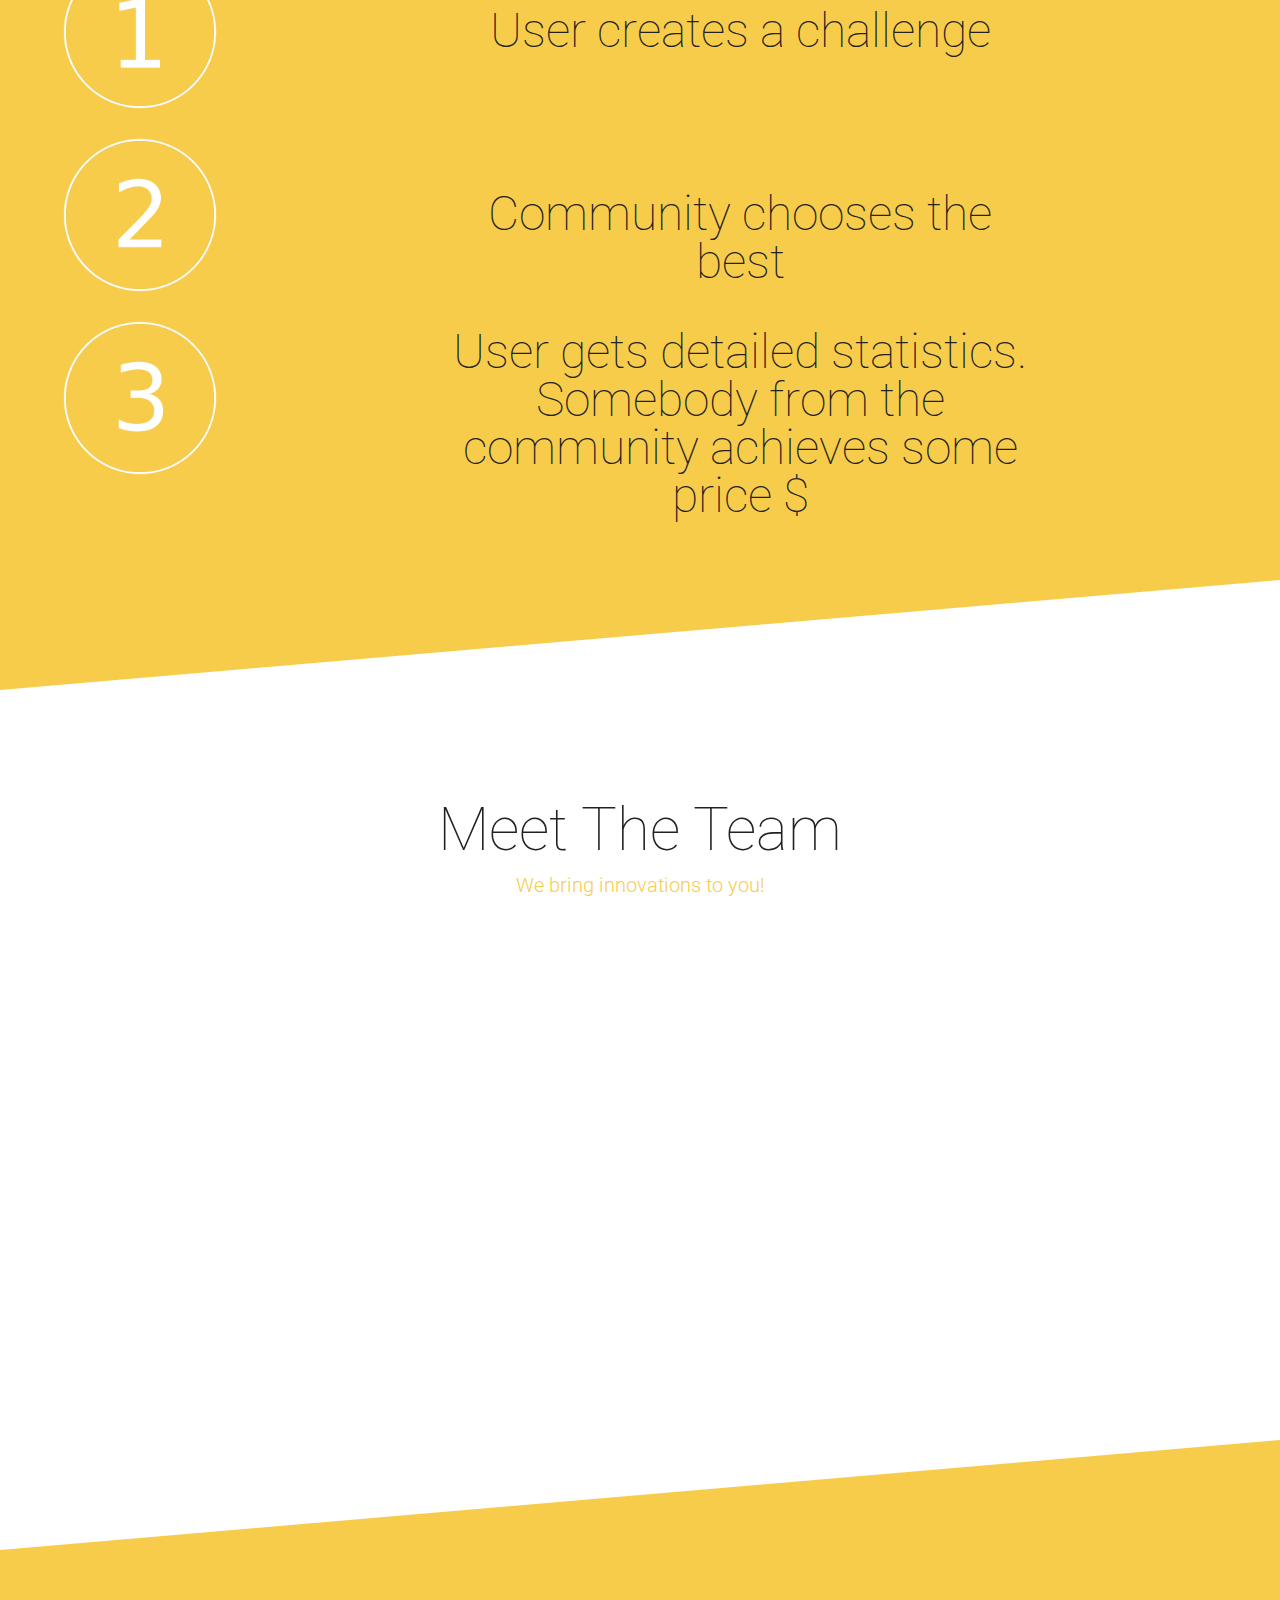
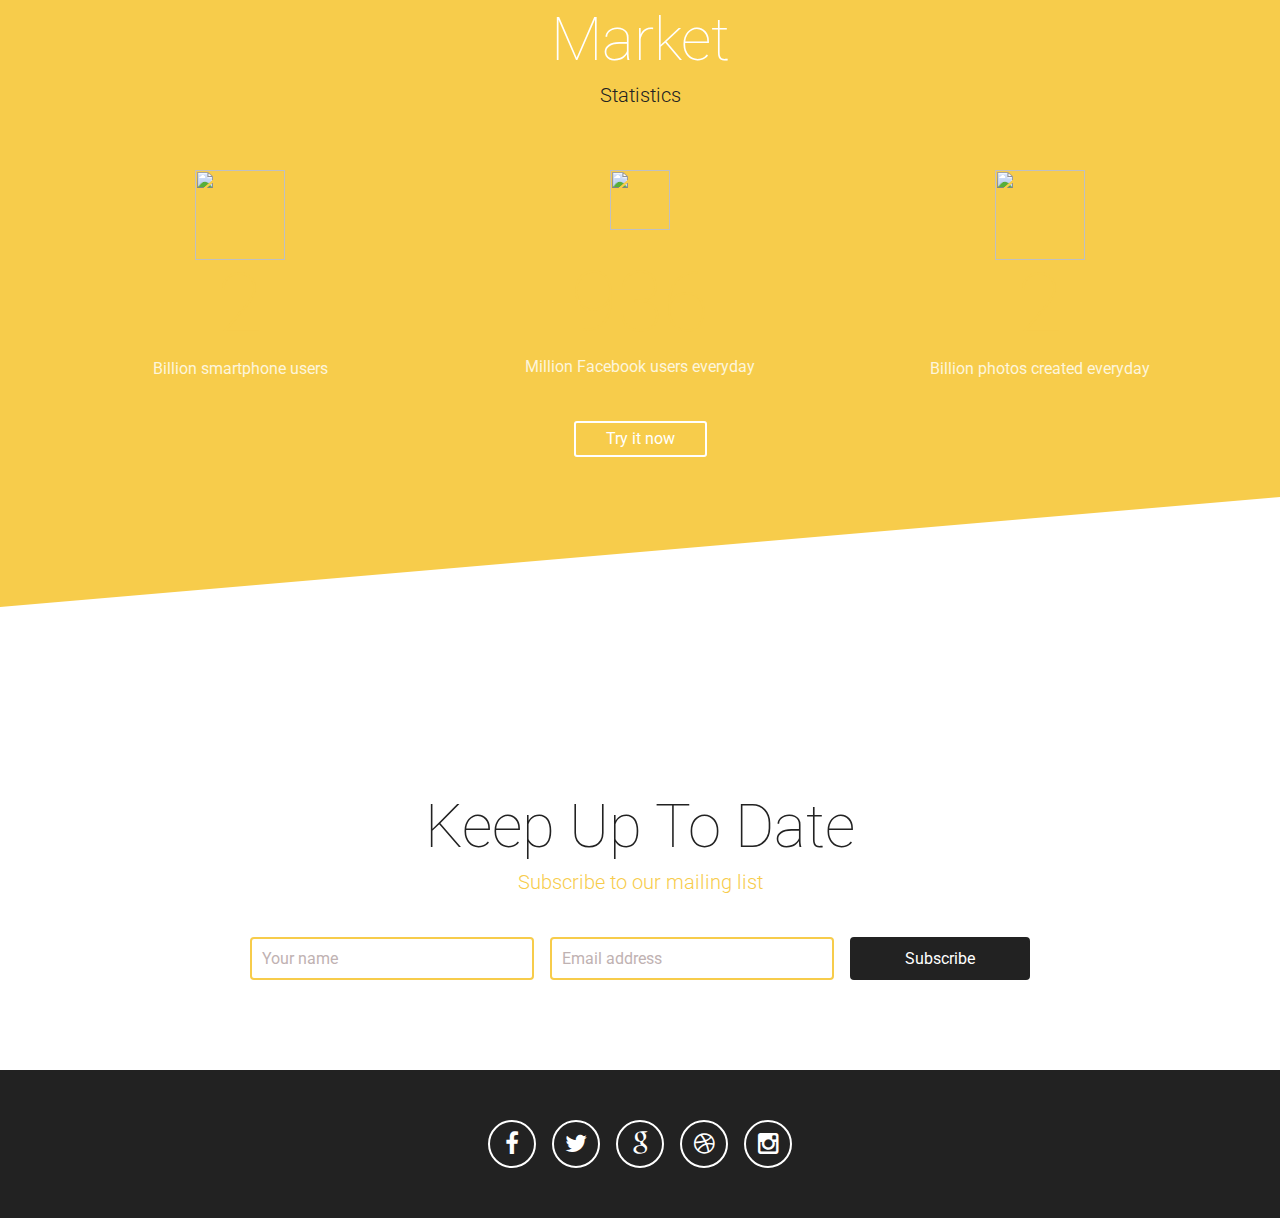
==== commit 27e67e36: "fixed inputs and subscribe border + changed smartphone pic at the second slide" ====
--- a/HTML/index.html
+++ b/HTML/index.html
@@ -22,6 +22,7 @@
 	<link rel="stylesheet" href="css/style.css">
 	<link rel="stylesheet" href="css/mediaqueries.css">
     <link rel="stylesheet" href="css/personalization.css">
+	<link rel="stylesheet" href="css/notifyme.css"/>
 
 	<!--Javascript-->
 	<script src="https://ajax.googleapis.com/ajax/libs/jquery/1.10.2/jquery.min.js"></script>
@@ -33,6 +34,7 @@
 	<script src="js/jquery.counterup.js"></script>
 	<script src="js/jquery.waypoints.js"></script>
 	<script src="js/jquery.prettyPhoto.js"></script>
+	<script type="text/javascript" src="js/notifyme.js"></script>
 
 	<!--[if lt IE 9]>
 		<script src="http://html5shim.googlecode.com/svn/trunk/html5.js"></script>
@@ -107,7 +109,7 @@
 
 	<a name="video"></a>
 	<section class="alt-background skew-top-ccw skew-bottom-ccw">
-		<h2><div class="text-block-center">How it works</div></h2>
+		<div class="text-block-center"><h2>How it works</h2></div>
 		<div class="container-12">
 			<div class="grid-2">
 				<img class="responsive-img" src="images/circle1.png" alt="circle-1"/>
@@ -243,7 +245,7 @@
 					<input type="text" name="" value="Email address" />
 				</div>
 				<div class="grid-2">
-					<input type="button" name="" value="Subscribe" />
+					<input id="subscribeBtn" type="button" name="" value="Subscribe" />
 				</div>
 				<div class="grid-2">
 					&nbsp;
@@ -265,5 +267,18 @@
 			</ul>
 		</div>
 	</footer>
+	<script>
+		$('#subscribeBtn')
+				.click(
+						function() {
+							$(this)
+									.notifyMe(
+											'bottom',
+											'info',
+											'You have successfully subsribed', // Title
+											'We will send you all latest news about the project!',
+											200, 5000);
+						});
+	</script>
 </body>
 </html>--- a/HTML/css/personalization.css
+++ b/HTML/css/personalization.css
@@ -27,4 +27,12 @@
 .step-img {
 	width: 300px;
 	height: 300px;
+}
+.mailing-list input[type=button]:hover {
+	border: 2px solid #f7cc4b;
+}
+
+.mailing-list input[type=text] {
+	border: 2px solid #f7cc4b;
+	color: #BFB2B2;
 }--- a/HTML/css/notifyme.css
+++ b/HTML/css/notifyme.css
@@ -0,0 +1,65 @@
+.notify {
+	position: fixed;
+	padding: 20px;
+	color: #fff
+}
+
+.notify[data-position="bottom"] {
+	right: 0;
+	left: 0;
+	bottom: 0
+}
+
+.notify[data-position="top"] {
+	right: 0;
+	left: 0;
+	top: 0
+}
+
+.notify[data-position="right"] {
+	right: 0;
+	bottom: 0;
+	top: 0;
+	max-width: 300px
+}
+
+.notify[data-position="left"] {
+	left: 0;
+	top: 0;
+	bottom: 0;
+	max-width: 300px
+}
+
+.notify[data-notify='success'] {
+	background: #15cc1f
+}
+
+.notify[data-notify='info'] {
+	background: #2d9cee
+}
+
+.notify[data-notify='error'] {
+	background: #f32750
+}
+
+.notify[data-notify='default'] {
+	background: #cf80ad
+}
+
+.notify .notify-close {
+	cursor: pointer;
+	position: absolute;
+	right: 0;
+	top: 0;
+	color: #fff;
+	padding: 10px 15px;
+	font-size: 20px;
+	text-decoration: none
+}
+
+.notify h1 {
+	margin: 5px 0 10px 0;
+	text-transform: uppercase;
+	font-weight: 300;
+	color: #fff
+}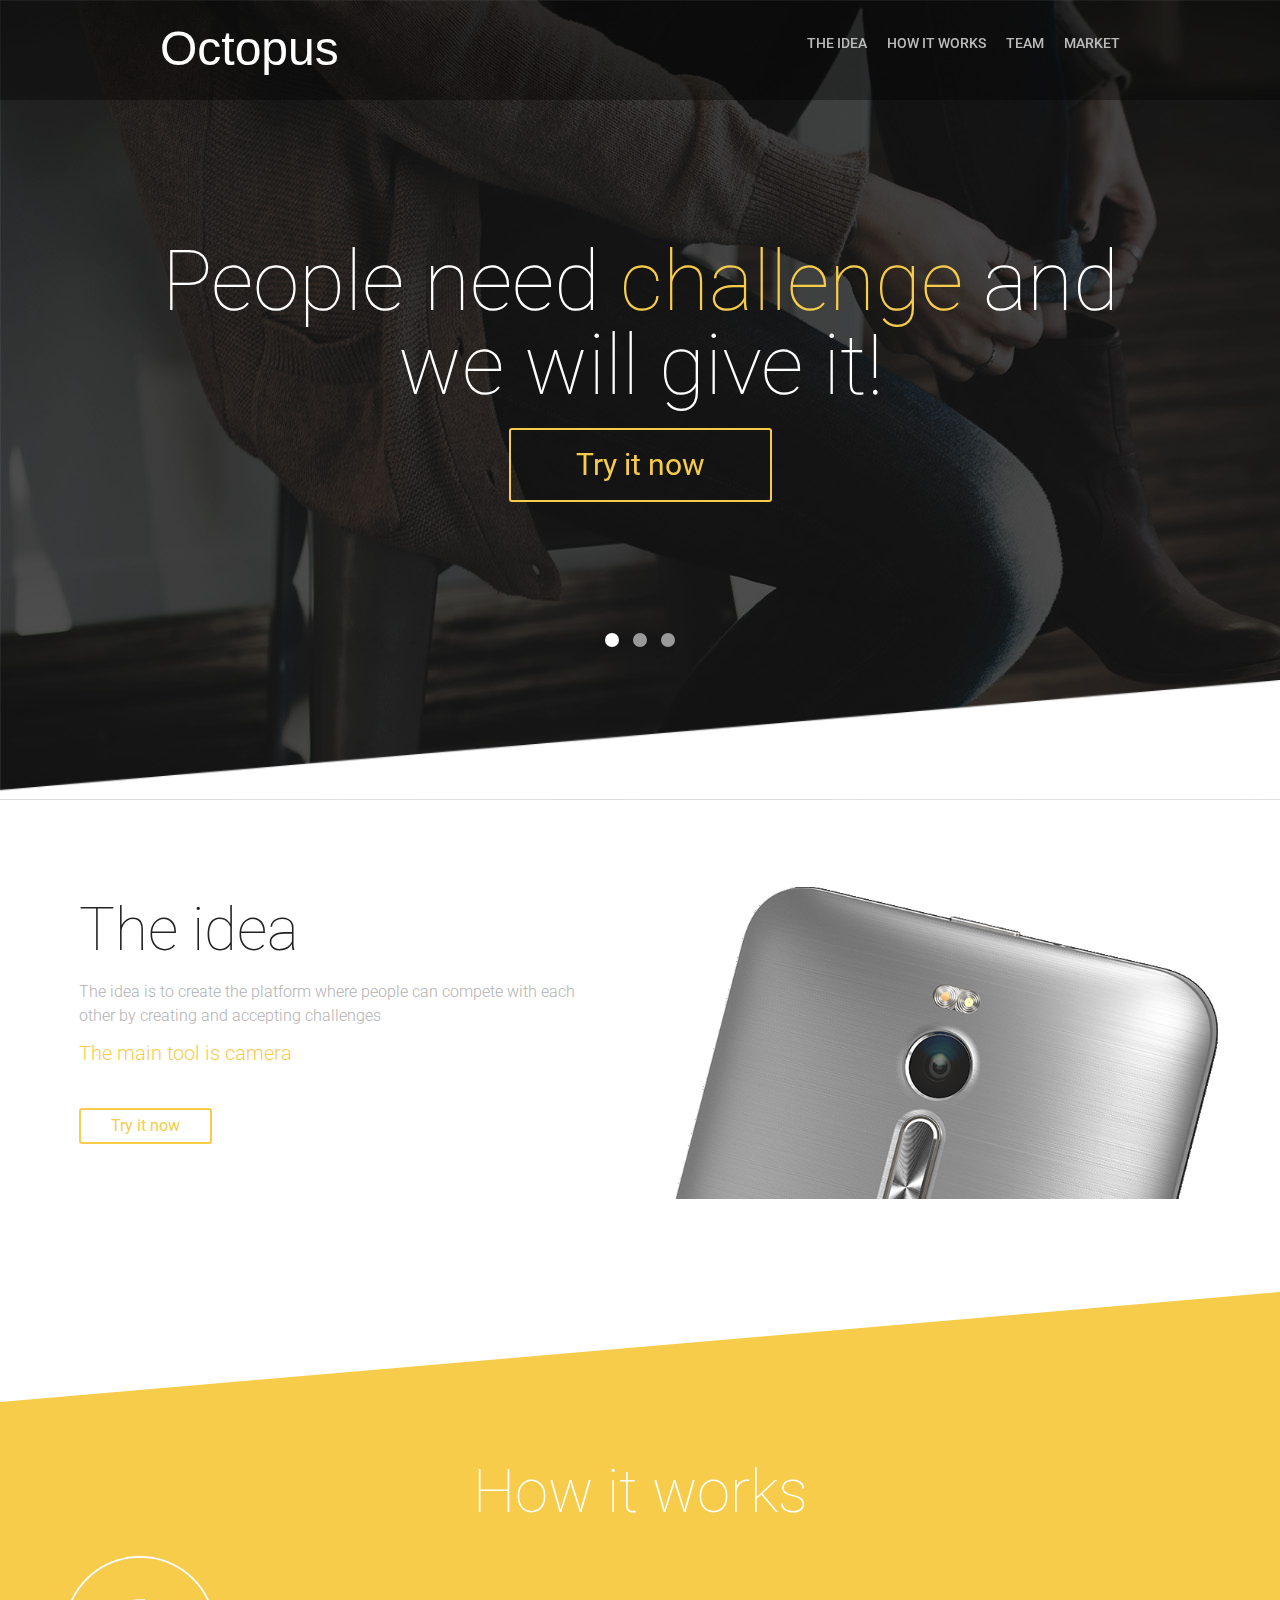
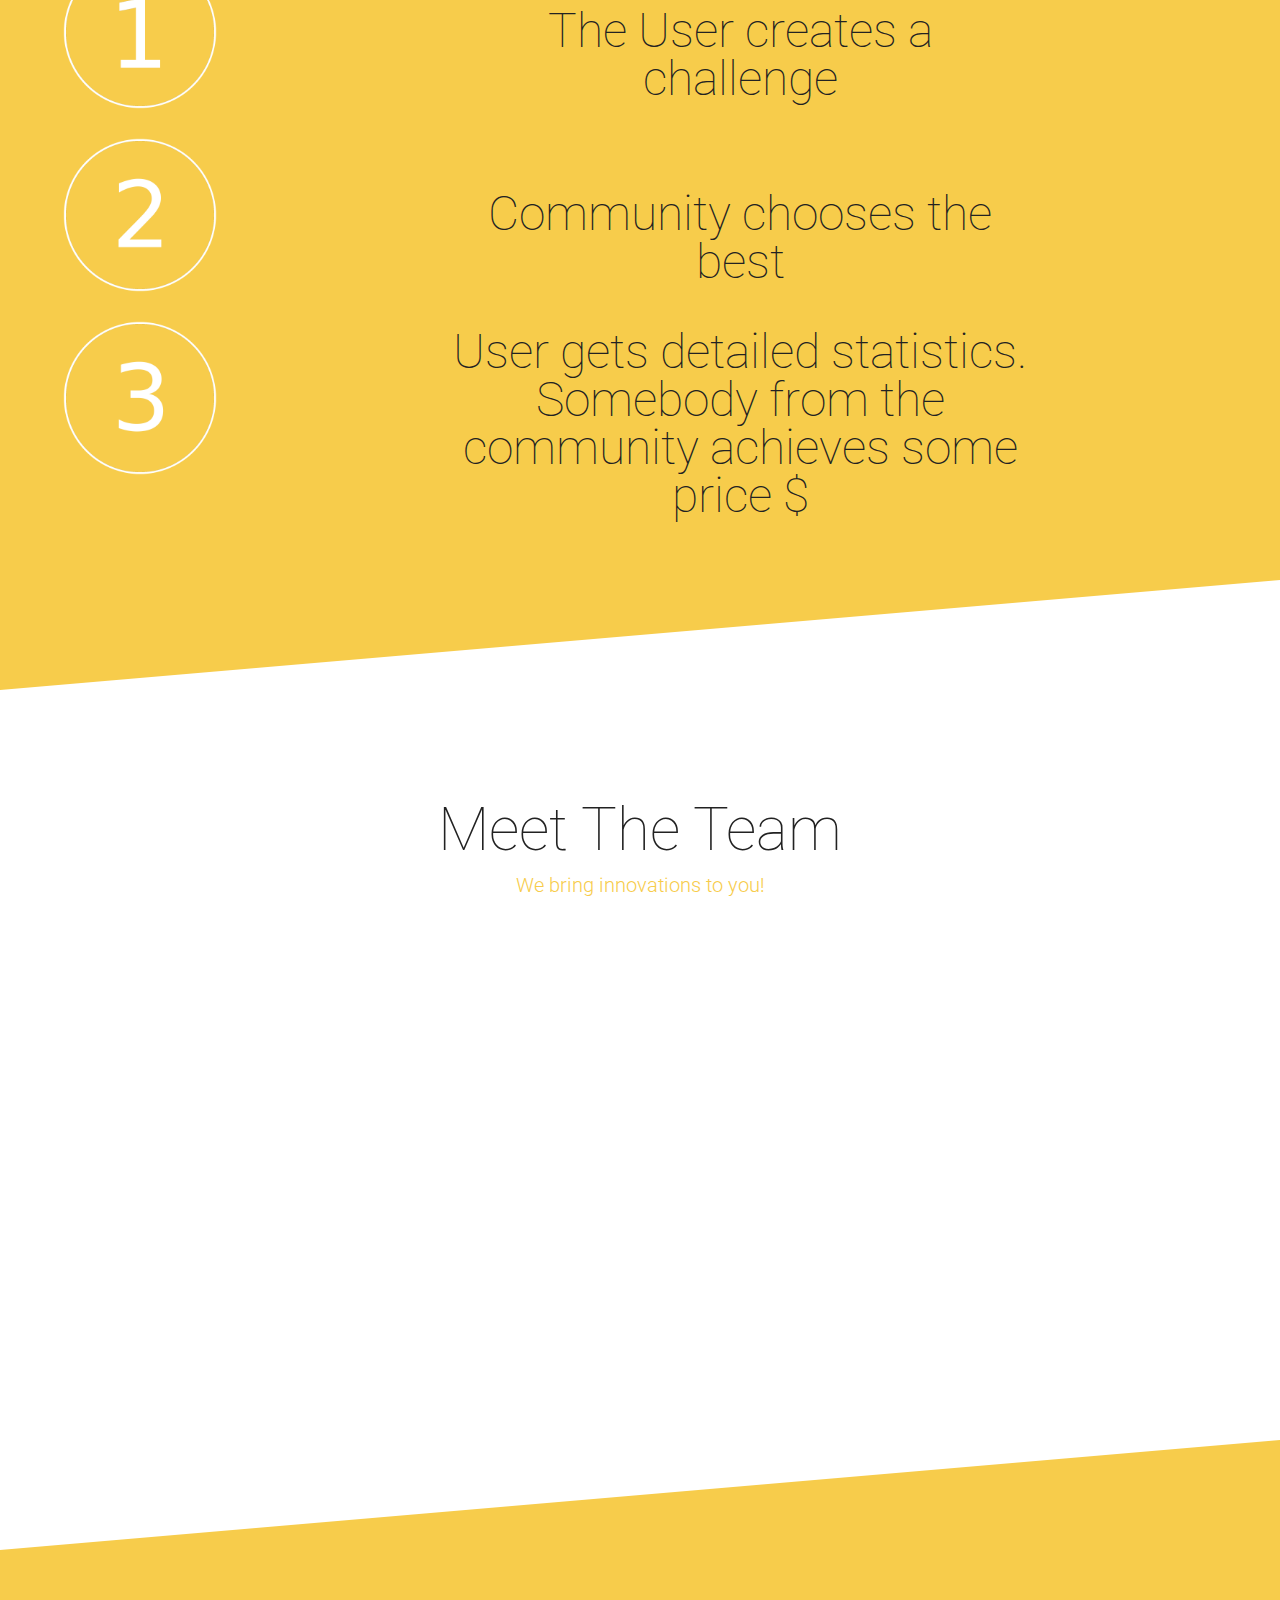
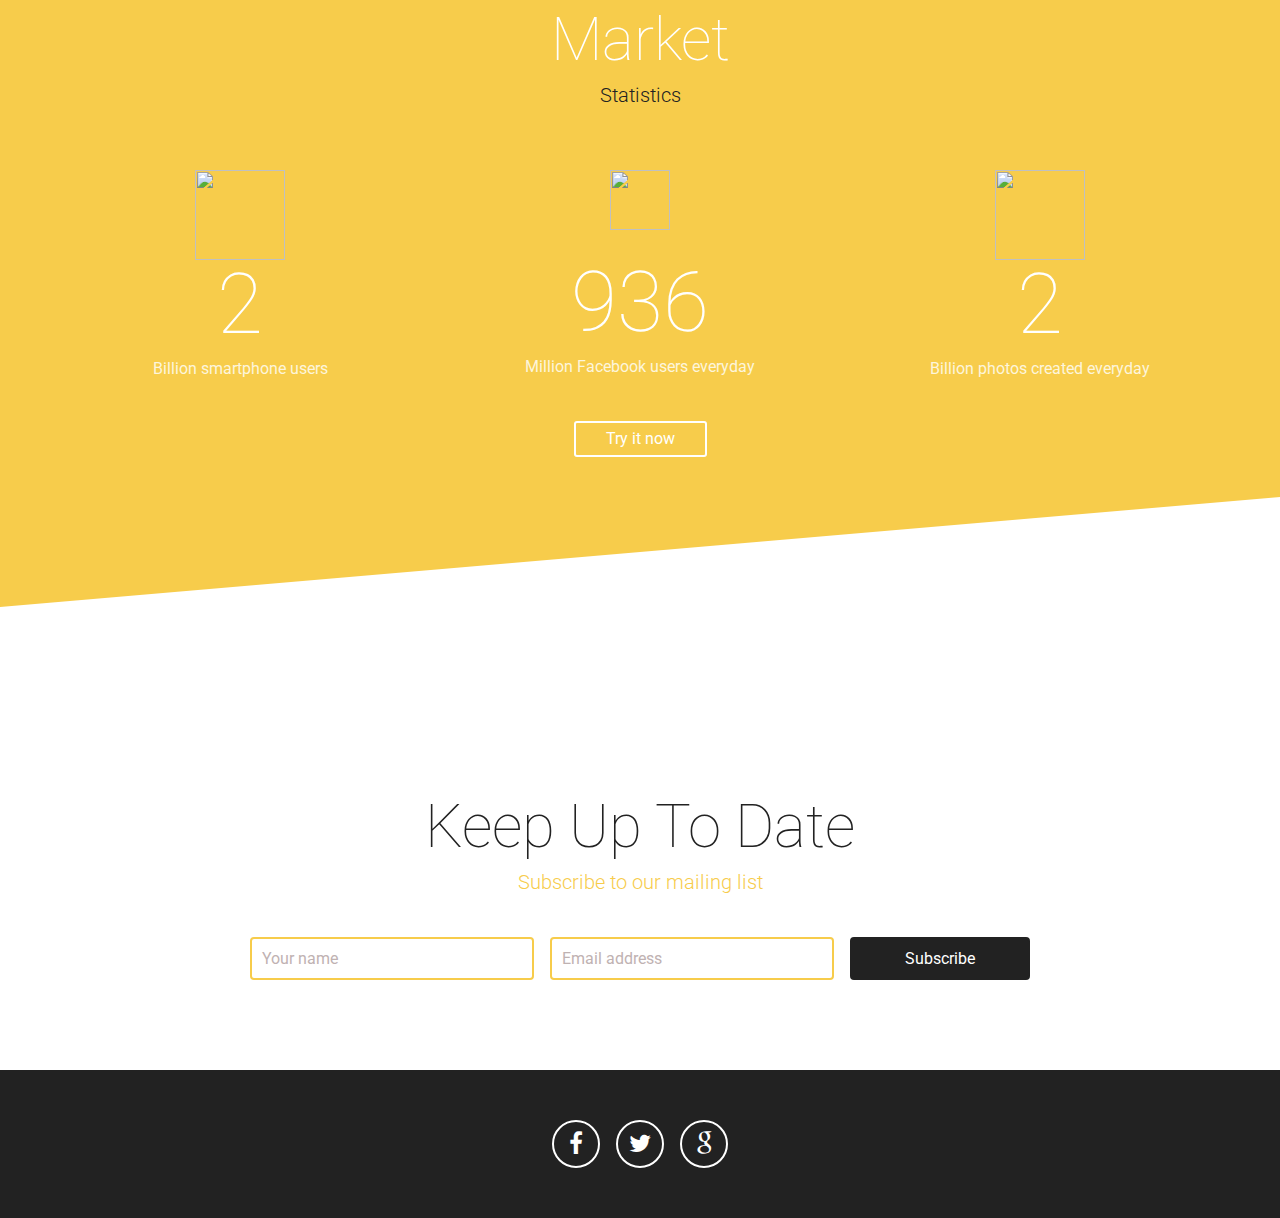
==== commit 66c356d0: "added social networks + 'THE user'" ====
--- a/HTML/index.html
+++ b/HTML/index.html
@@ -6,6 +6,11 @@
 	<meta name="description" content="">
 	<meta name="author" content="">
 	<meta name="viewport" content="width=device-width, initial-scale=1">
+
+	<meta property="og:image" content="one.jpg" />
+	<meta property="og:title" content="Octopus - future photochallenge service" />
+	<meta property="og:description" content="The idea is to create something new and special..." />
+
 	<link href='https://fonts.googleapis.com/css?family=Roboto:400,100,300,500,700' rel='stylesheet' type='text/css'>
 
 	<!--CSS-->
@@ -86,7 +91,7 @@
 	<div class="container header-inner">
 		<h1 class="headline">People need <span>challenge</span> and we will give it!</h1>
 		<p></p>
-		<a href="#" class="adaptive-button button">Try it now</a>
+		<a href="http://octopus-demo.btempurl.com/" class="adaptive-button button">Try it now</a>
 	</div>
 
 	<a name="about-us"></a>
@@ -97,7 +102,7 @@
 					<h2>The idea</h2>
 					<p> The idea is to create the platform where people can compete with each other by creating and accepting challenges</p>
 				    <p class="subheading">The main tool is camera</p>
-					<a href="#" class="button">Try it now</a>
+					<a href="http://octopus-demo.btempurl.com/" class="button">Try it now</a>
 				</div>
 			</div>
 			<div class="grid-6">
@@ -116,7 +121,7 @@
 			</div>
 			<div class="grid-10">
 				<h3>
-					<div style="margin-top: 65px;" class="text-block-center">User creates a challenge</div></h3>
+					<div style="margin-top: 65px;" class="text-block-center">The User creates a challenge</div></h3>
 			</div>
 			<div class="clear"></div>
 		</div>
@@ -223,7 +228,7 @@
 
 			<p></p>
 			<div class="text-block-center">
-				<a href="#" class="button">Try it now</a>
+				<a href="http://octopus-demo.btempurl.com/" class="button">Try it now</a>
 			</div>
 		</div>
 	</section>
@@ -258,11 +263,15 @@
 	<footer class="footer">
 		<div class="container-12">
 			<ul class="social">
-				<li><a href="#" title="Facebook" class="fa fa-facebook"></a></li>
-				<li><a href="#" title="Twitter" class="fa fa-twitter"></a></li>
-				<li><a href="#" title="Google+" class="fa fa-google"></a></li>
-				<li><a href="#" title="Dribbble" class="fa fa-dribbble"></a></li>
-				<li><a href="#" title="Instagram" class="fa fa-instagram"></a></li>
+				<li>
+                    <a href="https://www.facebook.com/sharer/sharer.php?u=octopus.cc.ua" title="Facebook" class="fa fa-facebook"></a>
+                </li>
+                <li>
+                    <a href="https://twitter.com/share?url=octopus.cc.ua" title="Twitter" class="fa fa-twitter"></a>
+                </li>
+                <li>
+                    <a href="https://plus.google.com/share?url=octopus.cc.ua" title="Google+" class="fa fa-google"></a>
+                </li>
 				<div class="clear"></div>
 			</ul>
 		</div>
@@ -281,4 +290,4 @@
 						});
 	</script>
 </body>
-</html>+</html>
--- a/HTML/css/personalization.css
+++ b/HTML/css/personalization.css
@@ -35,4 +35,8 @@
 .mailing-list input[type=text] {
 	border: 2px solid #f7cc4b;
 	color: #BFB2B2;
-}+}
+
+.counter {
+	color: white !important;
+}
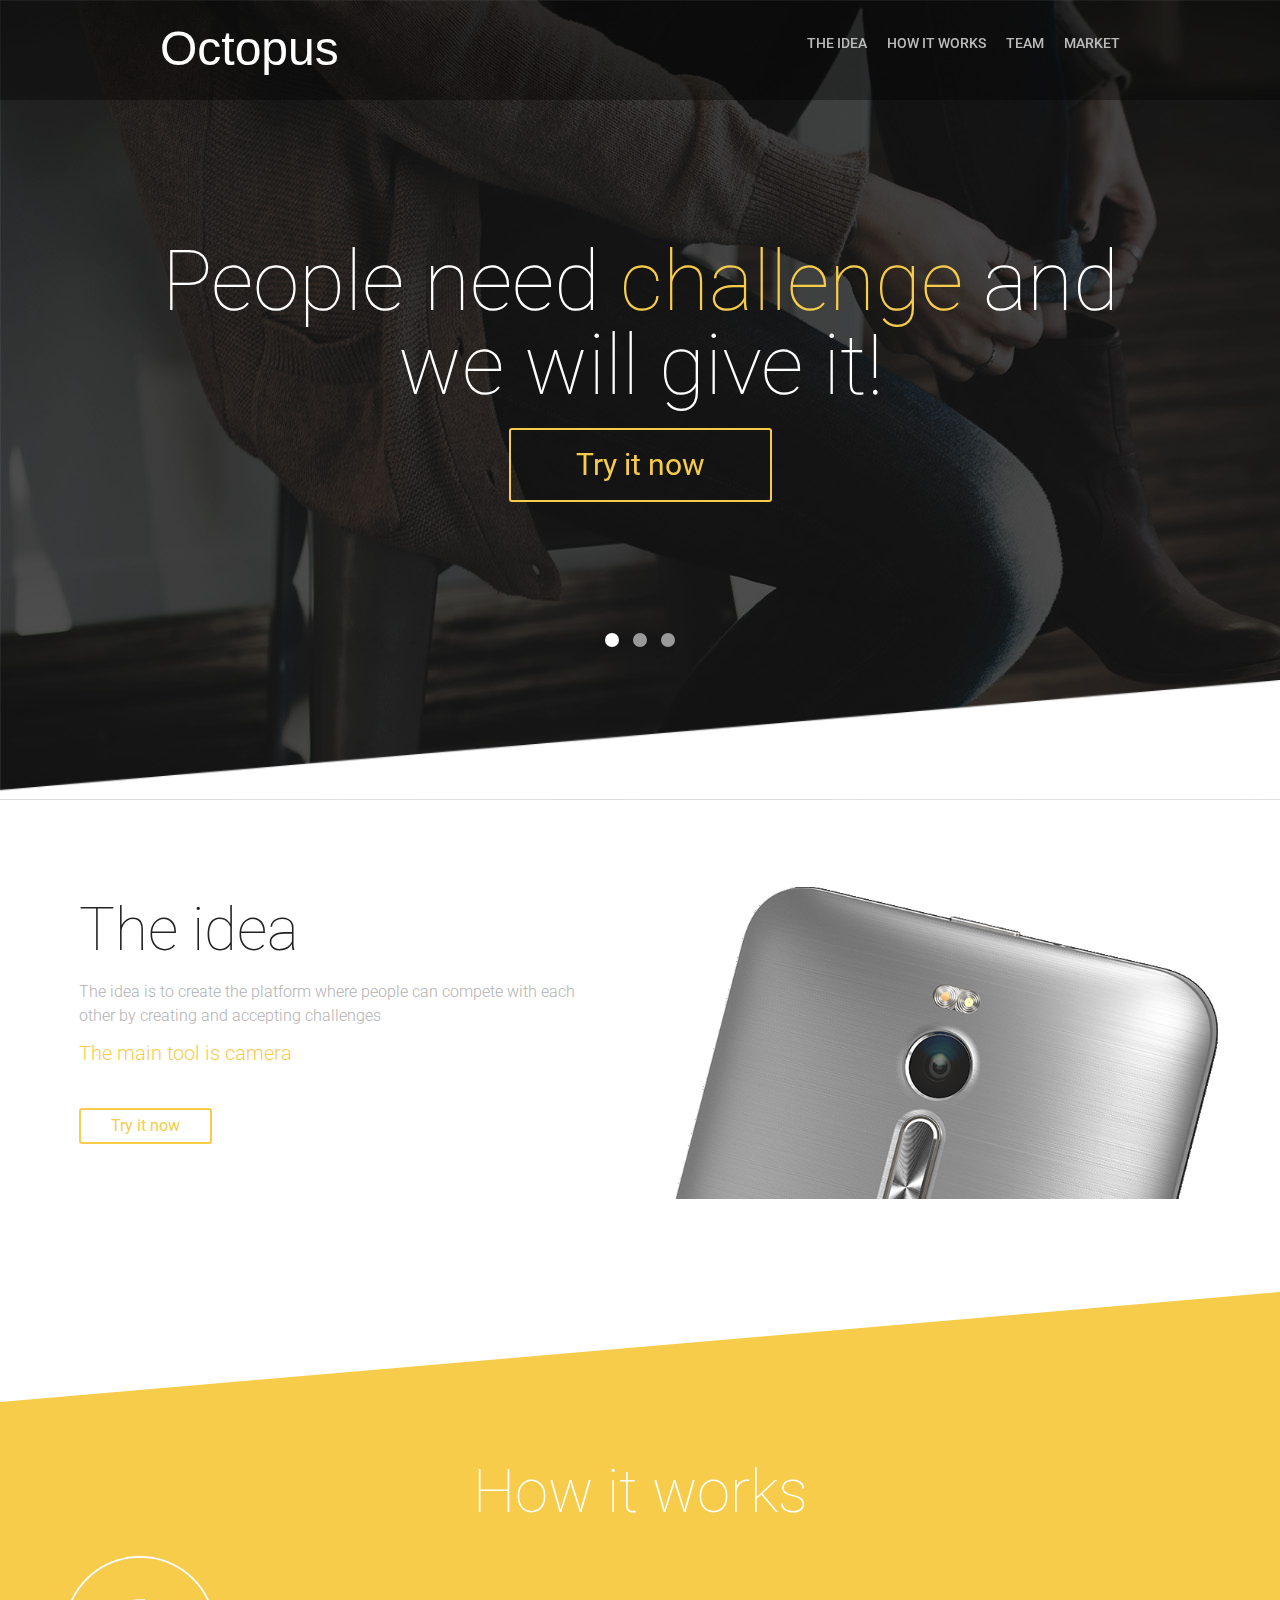
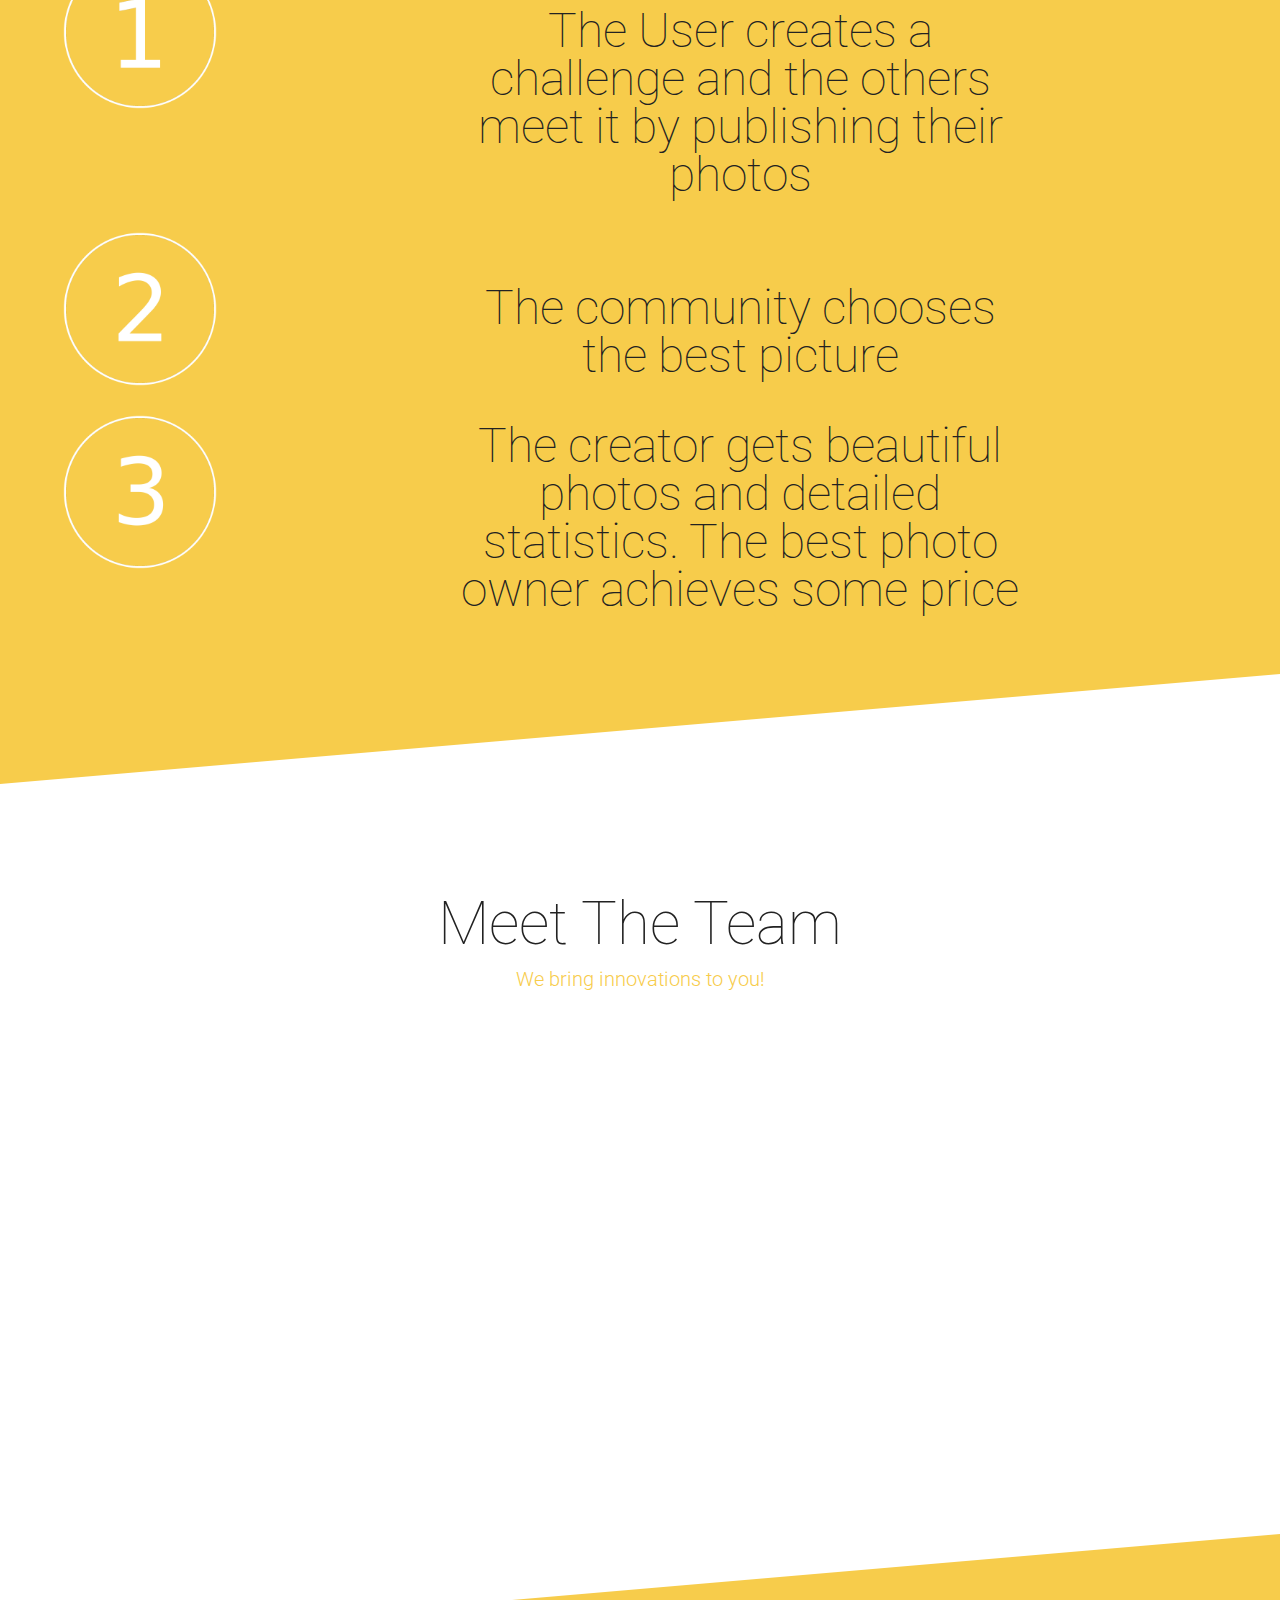
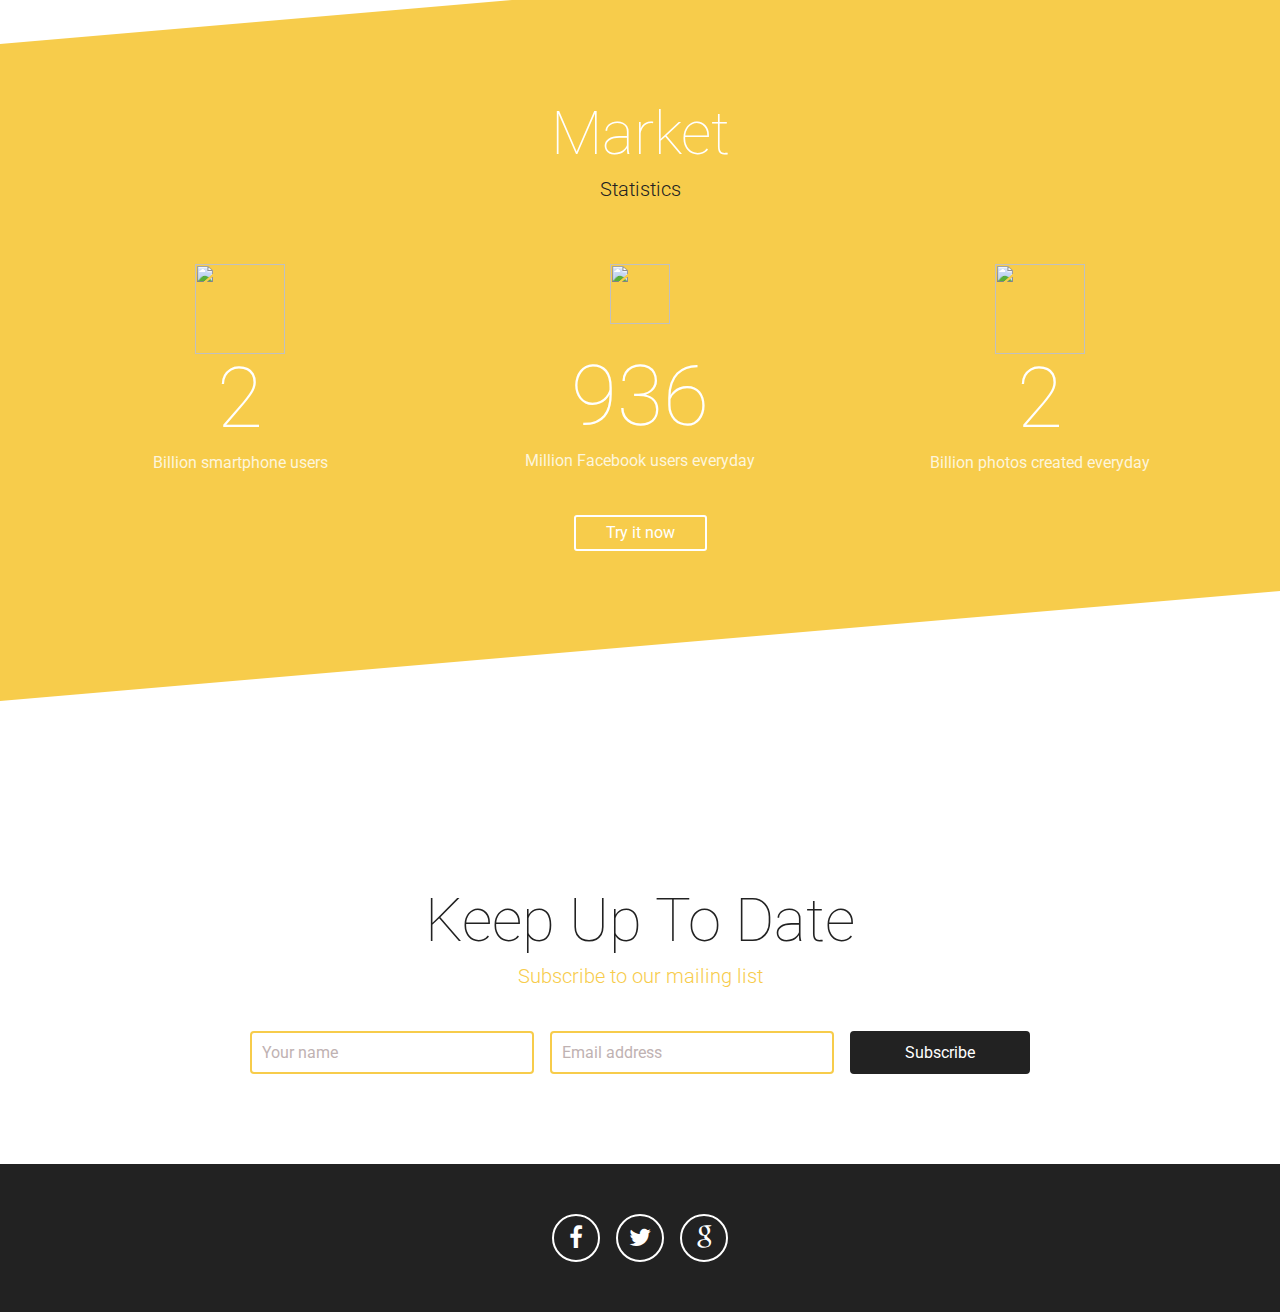
==== commit d3185214: "change steps text" ====
--- a/HTML/index.html
+++ b/HTML/index.html
@@ -121,7 +121,7 @@
 			</div>
 			<div class="grid-10">
 				<h3>
-					<div style="margin-top: 65px;" class="text-block-center">The User creates a challenge</div></h3>
+					<div style="margin-top: 65px;" class="text-block-center">The User creates a challenge and the others meet it by publishing their photos</div></h3>
 			</div>
 			<div class="clear"></div>
 		</div>
@@ -131,7 +131,7 @@
 			</div>
 			<div class="grid-10">
 				<h3>
-					<div style="margin-top: 65px;" class="text-block-center">Community chooses the best</div></h3>
+					<div style="margin-top: 65px;" class="text-block-center">The community chooses the best picture</div></h3>
 			</div>
 			<div class="clear"></div>
 		</div>
@@ -141,8 +141,7 @@
 			</div>
 			<div class="grid-10">
 				<h3>
-					<div style="margin-top: 20px;" class="text-block-center">User gets detailed statistics. Somebody from the community
-						achieves some price $
+					<div style="margin-top: 20px;" class="text-block-center">The creator gets beautiful photos and detailed statistics. The best photo owner achieves some price
 					</div></h3>
 			</div>
 			<div class="clear"></div>
